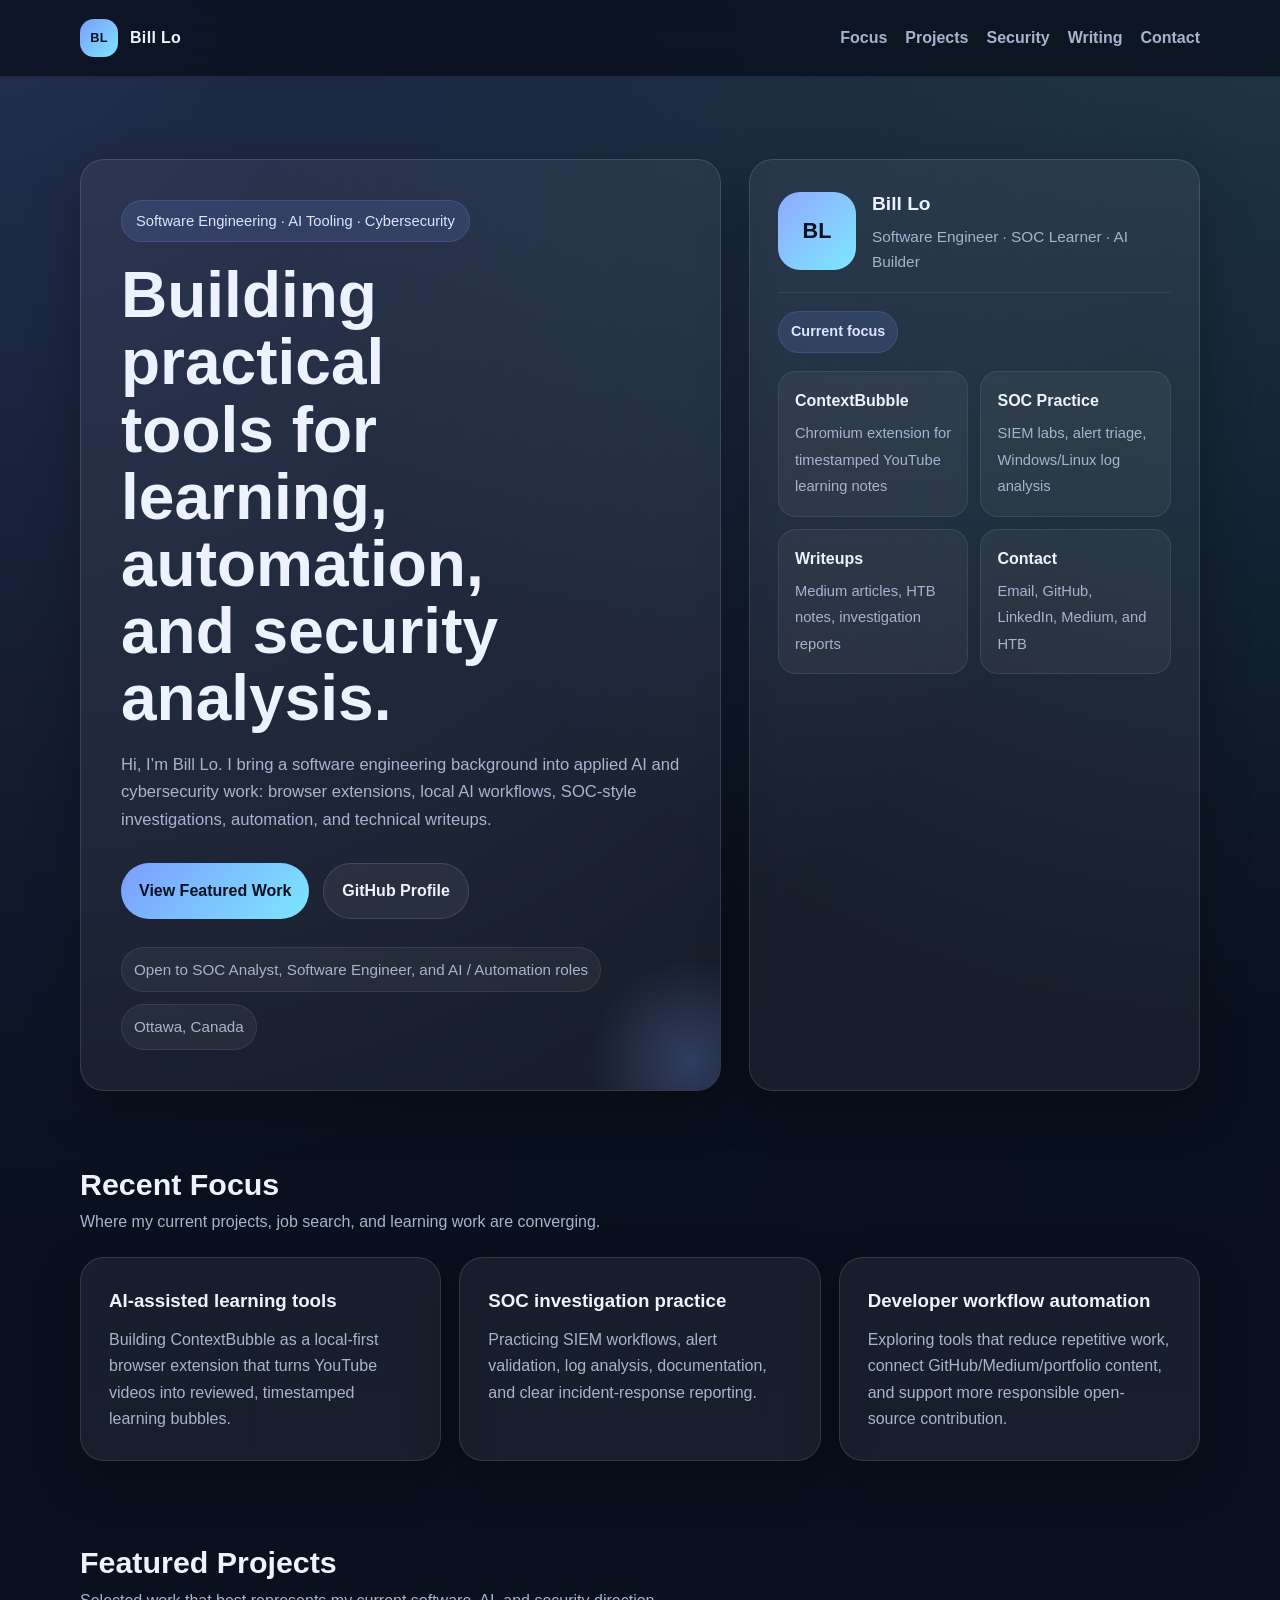
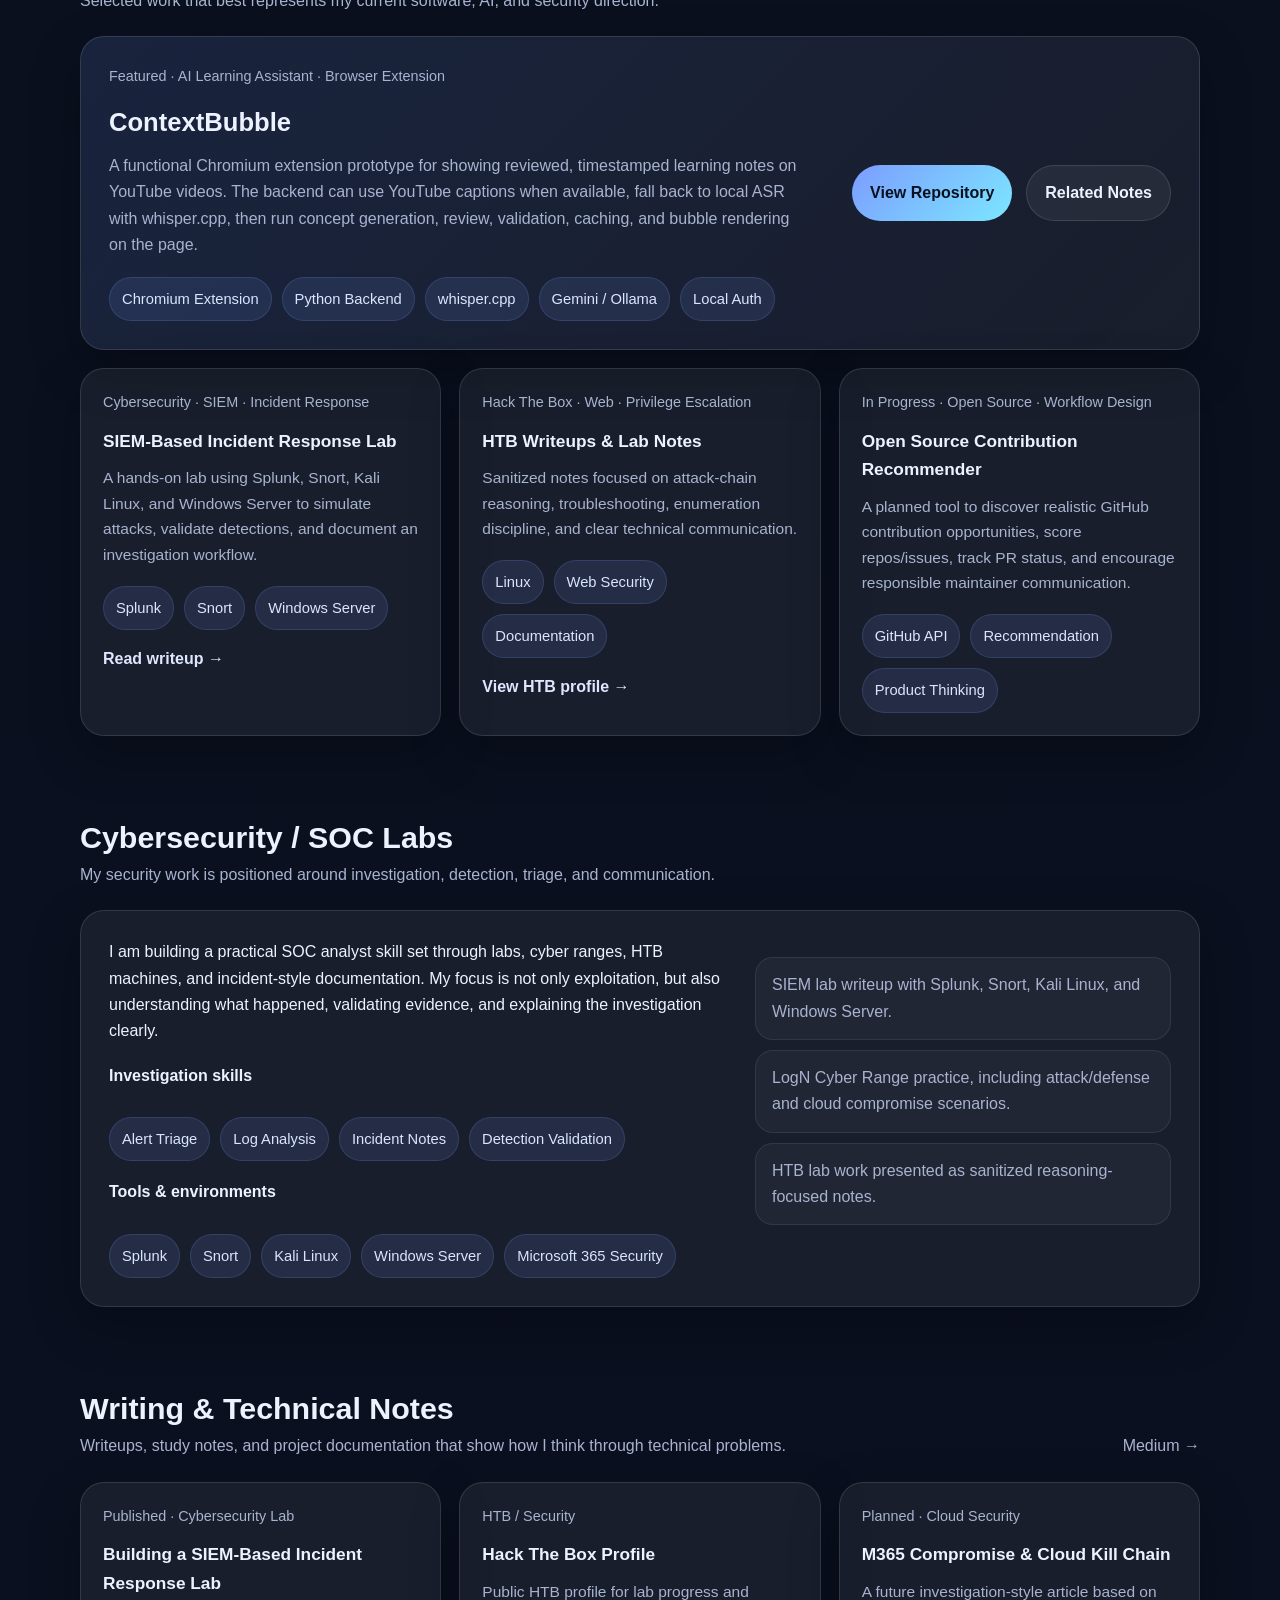
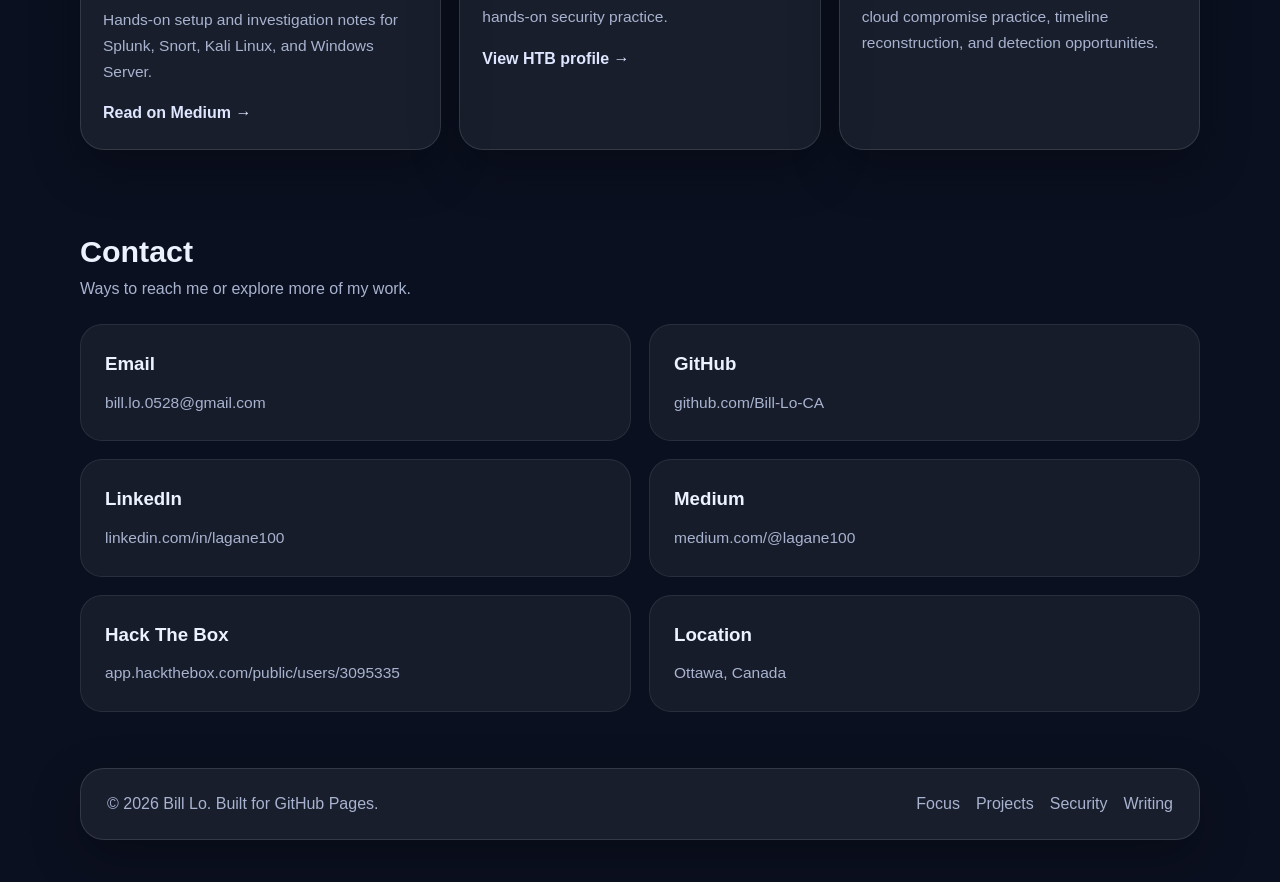
==== index.html @ 628df510 "Update HTB links to public profile" ====
<!DOCTYPE html>
<html lang="en">
<head>
  <meta charset="UTF-8" />
  <meta name="viewport" content="width=device-width, initial-scale=1.0" />
  <meta name="description" content="Bill Lo's software, AI, and cybersecurity portfolio: ContextBubble, SOC labs, HTB writeups, and automation projects." />
  <link rel="stylesheet" href="style.css" />
  <title>Bill Lo | Software, AI & Cybersecurity Portfolio</title>
</head>
<body>
  <header>
    <div class="container nav">
      <a class="brand" href="#top" aria-label="Back to top">
        <span class="brand-mark">BL</span>
        <span>Bill Lo</span>
      </a>
      <ul class="nav-links">
        <li><a href="#focus">Focus</a></li>
        <li><a href="#projects">Projects</a></li>
        <li><a href="#security">Security</a></li>
        <li><a href="#writing">Writing</a></li>
        <li><a href="#contact">Contact</a></li>
      </ul>
    </div>
  </header>

  <main id="top">
    <section class="hero">
      <div class="container hero-grid">
        <div class="hero-main">
          <div class="eyebrow">Software Engineering · AI Tooling · Cybersecurity</div>
          <h1>Building practical tools for learning, automation, and security analysis.</h1>
          <p>
            Hi, I’m Bill Lo. I bring a software engineering background into applied AI and cybersecurity work:
            browser extensions, local AI workflows, SOC-style investigations, automation, and technical writeups.
          </p>
          <div class="hero-actions">
            <a class="btn btn-primary" href="#projects">View Featured Work</a>
            <a class="btn btn-secondary" href="https://github.com/Bill-Lo-CA">GitHub Profile</a>
          </div>
          <div class="hero-list">
            <span>Open to SOC Analyst, Software Engineer, and AI / Automation roles</span>
            <span>Ottawa, Canada</span>
          </div>
        </div>

        <aside class="hero-side">
          <div class="profile-card">
            <div class="avatar">BL</div>
            <div>
              <h2>Bill Lo</h2>
              <div class="meta">Software Engineer · SOC Learner · AI Builder</div>
            </div>
          </div>

          <div class="status-pill">Current focus</div>
          <div class="quick-links">
            <a class="quick-link" href="#projects">
              <strong>ContextBubble</strong>
              <span>Chromium extension for timestamped YouTube learning notes</span>
            </a>
            <a class="quick-link" href="#security">
              <strong>SOC Practice</strong>
              <span>SIEM labs, alert triage, Windows/Linux log analysis</span>
            </a>
            <a class="quick-link" href="#writing">
              <strong>Writeups</strong>
              <span>Medium articles, HTB notes, investigation reports</span>
            </a>
            <a class="quick-link" href="#contact">
              <strong>Contact</strong>
              <span>Email, GitHub, LinkedIn, Medium, and HTB</span>
            </a>
          </div>
        </aside>
      </div>
    </section>

    <section id="focus">
      <div class="container">
        <div class="section-head">
          <div>
            <h2>Recent Focus</h2>
            <p>Where my current projects, job search, and learning work are converging.</p>
          </div>
        </div>

        <div class="focus-grid">
          <article class="focus-card">
            <h3>AI-assisted learning tools</h3>
            <p>Building ContextBubble as a local-first browser extension that turns YouTube videos into reviewed, timestamped learning bubbles.</p>
          </article>
          <article class="focus-card">
            <h3>SOC investigation practice</h3>
            <p>Practicing SIEM workflows, alert validation, log analysis, documentation, and clear incident-response reporting.</p>
          </article>
          <article class="focus-card">
            <h3>Developer workflow automation</h3>
            <p>Exploring tools that reduce repetitive work, connect GitHub/Medium/portfolio content, and support more responsible open-source contribution.</p>
          </article>
        </div>
      </div>
    </section>

    <section id="projects">
      <div class="container">
        <div class="section-head">
          <div>
            <h2>Featured Projects</h2>
            <p>Selected work that best represents my current software, AI, and security direction.</p>
          </div>
        </div>

        <article class="featured-card">
          <div>
            <div class="project-meta">Featured · AI Learning Assistant · Browser Extension</div>
            <h3>ContextBubble</h3>
            <p>
              A functional Chromium extension prototype for showing reviewed, timestamped learning notes on YouTube videos.
              The backend can use YouTube captions when available, fall back to local ASR with whisper.cpp, then run concept generation,
              review, validation, caching, and bubble rendering on the page.
            </p>
            <div class="card-tags">
              <span class="tag">Chromium Extension</span>
              <span class="tag">Python Backend</span>
              <span class="tag">whisper.cpp</span>
              <span class="tag">Gemini / Ollama</span>
              <span class="tag">Local Auth</span>
            </div>
          </div>
          <div class="featured-actions">
            <a class="btn btn-primary" href="https://github.com/Bill-Lo-CA/contextbubble">View Repository</a>
            <a class="btn btn-secondary" href="#writing">Related Notes</a>
          </div>
        </article>

        <div class="projects-grid">
          <article class="project-card">
            <div class="project-meta">Cybersecurity · SIEM · Incident Response</div>
            <h3>SIEM-Based Incident Response Lab</h3>
            <p>A hands-on lab using Splunk, Snort, Kali Linux, and Windows Server to simulate attacks, validate detections, and document an investigation workflow.</p>
            <div class="card-tags">
              <span class="tag">Splunk</span>
              <span class="tag">Snort</span>
              <span class="tag">Windows Server</span>
            </div>
            <a class="card-link" href="https://medium.com/@lagane100/building-a-siem-based-incident-response-lab-with-splunk-snort-kali-linux-and-windows-server-720a20f44620">Read writeup →</a>
          </article>

          <article class="project-card">
            <div class="project-meta">Hack The Box · Web · Privilege Escalation</div>
            <h3>HTB Writeups & Lab Notes</h3>
            <p>Sanitized notes focused on attack-chain reasoning, troubleshooting, enumeration discipline, and clear technical communication.</p>
            <div class="card-tags">
              <span class="tag">Linux</span>
              <span class="tag">Web Security</span>
              <span class="tag">Documentation</span>
            </div>
            <a class="card-link" href="https://app.hackthebox.com/public/users/3095335">View HTB profile →</a>
          </article>

          <article class="project-card">
            <div class="project-meta">In Progress · Open Source · Workflow Design</div>
            <h3>Open Source Contribution Recommender</h3>
            <p>A planned tool to discover realistic GitHub contribution opportunities, score repos/issues, track PR status, and encourage responsible maintainer communication.</p>
            <div class="card-tags">
              <span class="tag">GitHub API</span>
              <span class="tag">Recommendation</span>
              <span class="tag">Product Thinking</span>
            </div>
          </article>
        </div>
      </div>
    </section>

    <section id="security">
      <div class="container">
        <div class="section-head">
          <div>
            <h2>Cybersecurity / SOC Labs</h2>
            <p>My security work is positioned around investigation, detection, triage, and communication.</p>
          </div>
        </div>

        <div class="section-panel about-grid">
          <div>
            <p>
              I am building a practical SOC analyst skill set through labs, cyber ranges, HTB machines, and incident-style documentation.
              My focus is not only exploitation, but also understanding what happened, validating evidence, and explaining the investigation clearly.
            </p>
            <div class="stack-groups">
              <div class="stack-group">
                <h3 class="stack-title">Investigation skills</h3>
                <div class="stack-list">
                  <span class="tag">Alert Triage</span>
                  <span class="tag">Log Analysis</span>
                  <span class="tag">Incident Notes</span>
                  <span class="tag">Detection Validation</span>
                </div>
              </div>
              <div class="stack-group">
                <h3 class="stack-title">Tools & environments</h3>
                <div class="stack-list">
                  <span class="tag">Splunk</span>
                  <span class="tag">Snort</span>
                  <span class="tag">Kali Linux</span>
                  <span class="tag">Windows Server</span>
                  <span class="tag">Microsoft 365 Security</span>
                </div>
              </div>
            </div>
          </div>

          <div class="highlights">
            <div class="highlight-item">SIEM lab writeup with Splunk, Snort, Kali Linux, and Windows Server.</div>
            <div class="highlight-item">LogN Cyber Range practice, including attack/defense and cloud compromise scenarios.</div>
            <div class="highlight-item">HTB lab work presented as sanitized reasoning-focused notes.</div>
          </div>
        </div>
      </div>
    </section>

    <section id="writing">
      <div class="container">
        <div class="section-head">
          <div>
            <h2>Writing & Technical Notes</h2>
            <p>Writeups, study notes, and project documentation that show how I think through technical problems.</p>
          </div>
          <a class="section-link" href="https://medium.com/@lagane100">Medium →</a>
        </div>

        <div class="posts-grid">
          <article class="post-card">
            <div class="post-meta">Published · Cybersecurity Lab</div>
            <h3>Building a SIEM-Based Incident Response Lab</h3>
            <p>Hands-on setup and investigation notes for Splunk, Snort, Kali Linux, and Windows Server.</p>
            <a class="card-link" href="https://medium.com/@lagane100/building-a-siem-based-incident-response-lab-with-splunk-snort-kali-linux-and-windows-server-720a20f44620">Read on Medium →</a>
          </article>

          <article class="post-card">
            <div class="post-meta">HTB / Security</div>
            <h3>Hack The Box Profile</h3>
            <p>Public HTB profile for lab progress and hands-on security practice.</p>
            <a class="card-link" href="https://app.hackthebox.com/public/users/3095335">View HTB profile →</a>
          </article>

          <article class="post-card">
            <div class="post-meta">Planned · Cloud Security</div>
            <h3>M365 Compromise & Cloud Kill Chain</h3>
            <p>A future investigation-style article based on cloud compromise practice, timeline reconstruction, and detection opportunities.</p>
          </article>
        </div>
      </div>
    </section>

    <section id="contact">
      <div class="container">
        <div class="section-head">
          <div>
            <h2>Contact</h2>
            <p>Ways to reach me or explore more of my work.</p>
          </div>
        </div>

        <div class="contact-grid">
          <div class="contact-card">
            <h3>Email</h3>
            <a href="mailto:bill.lo.0528@gmail.com">bill.lo.0528@gmail.com</a>
          </div>
          <div class="contact-card">
            <h3>GitHub</h3>
            <a href="https://github.com/Bill-Lo-CA">github.com/Bill-Lo-CA</a>
          </div>
          <div class="contact-card">
            <h3>LinkedIn</h3>
            <a href="https://www.linkedin.com/in/lagane100/">linkedin.com/in/lagane100</a>
          </div>
          <div class="contact-card">
            <h3>Medium</h3>
            <a href="https://medium.com/@lagane100">medium.com/@lagane100</a>
          </div>
          <div class="contact-card">
            <h3>Hack The Box</h3>
            <a href="https://app.hackthebox.com/public/users/3095335">app.hackthebox.com/public/users/3095335</a>
          </div>
          <div class="contact-card">
            <h3>Location</h3>
            <p>Ottawa, Canada</p>
          </div>
        </div>
      </div>
    </section>
  </main>

  <footer>
    <div class="container footer-panel">
      <div>© 2026 Bill Lo. Built for GitHub Pages.</div>
      <div class="footer-links">
        <a href="#focus">Focus</a>
        <a href="#projects">Projects</a>
        <a href="#security">Security</a>
        <a href="#writing">Writing</a>
      </div>
    </div>
  </footer>
</body>
</html>
---- style.css ----
:root {
  --bg: #0b1020;
  --bg-soft: #121a31;
  --panel: rgba(255, 255, 255, 0.06);
  --panel-strong: rgba(255, 255, 255, 0.1);
  --text: #edf2ff;
  --muted: #a8b3cf;
  --accent: #7c9cff;
  --accent-2: #7ce7ff;
  --border: rgba(255, 255, 255, 0.12);
  --shadow: 0 18px 50px rgba(0, 0, 0, 0.28);
  --radius: 24px;
  --maxw: 1120px;
}

* {
  box-sizing: border-box;
  margin: 0;
  padding: 0;
}

html {
  scroll-behavior: smooth;
}

body {
  font-family: Inter, Arial, Helvetica, sans-serif;
  background:
    radial-gradient(circle at top left, rgba(124, 156, 255, 0.22), transparent 28%),
    radial-gradient(circle at top right, rgba(124, 231, 255, 0.18), transparent 24%),
    linear-gradient(180deg, #09101d 0%, #0b1020 100%);
  color: var(--text);
  line-height: 1.65;
}

a {
  color: inherit;
  text-decoration: none;
}

.container {
  width: min(var(--maxw), calc(100% - 32px));
  margin: 0 auto;
}

header {
  position: sticky;
  top: 0;
  z-index: 20;
  backdrop-filter: blur(14px);
  background: rgba(7, 12, 24, 0.7);
  border-bottom: 1px solid rgba(255, 255, 255, 0.08);
}

.nav {
  display: flex;
  align-items: center;
  justify-content: space-between;
  min-height: 76px;
  gap: 20px;
}

.brand {
  display: flex;
  align-items: center;
  gap: 12px;
  font-weight: 800;
  letter-spacing: 0.02em;
}

.brand-mark {
  width: 38px;
  height: 38px;
  border-radius: 14px;
  display: grid;
  place-items: center;
  background: linear-gradient(135deg, var(--accent), var(--accent-2));
  color: #08111f;
  font-weight: 900;
  font-size: 0.8rem;
}

.nav-links {
  display: flex;
  gap: 18px;
  flex-wrap: wrap;
  list-style: none;
}

.nav-links a {
  color: var(--muted);
  font-weight: 600;
  transition: 0.2s ease;
}

.nav-links a:hover {
  color: var(--text);
}

.hero {
  padding: 82px 0 48px;
}

.hero-grid {
  display: grid;
  grid-template-columns: 1.35fr 0.95fr;
  gap: 28px;
  align-items: stretch;
}

.hero-main,
.hero-side,
.section-panel,
.focus-card,
.featured-card,
.post-card,
.project-card,
.footer-panel {
  background: var(--panel);
  border: 1px solid var(--border);
  border-radius: var(--radius);
  box-shadow: var(--shadow);
}

.hero-main {
  padding: 40px;
  position: relative;
  overflow: hidden;
}

.hero-main::before {
  content: "";
  position: absolute;
  inset: auto -80px -80px auto;
  width: 220px;
  height: 220px;
  border-radius: 999px;
  background: radial-gradient(circle, rgba(124, 156, 255, 0.25), transparent 65%);
}

.eyebrow {
  display: inline-flex;
  align-items: center;
  gap: 8px;
  padding: 8px 14px;
  border-radius: 999px;
  background: rgba(124, 156, 255, 0.14);
  color: #dbe5ff;
  font-size: 0.92rem;
  margin-bottom: 20px;
  border: 1px solid rgba(124, 156, 255, 0.18);
}

.hero h1 {
  font-size: clamp(2.5rem, 5vw, 4.3rem);
  line-height: 1.05;
  margin-bottom: 18px;
  max-width: 12ch;
}

.hero p {
  color: var(--muted);
  font-size: 1.04rem;
  max-width: 64ch;
}

.hero-actions,
.featured-actions {
  display: flex;
  gap: 14px;
  flex-wrap: wrap;
  margin-top: 30px;
}

.hero-list {
  display: flex;
  gap: 12px;
  flex-wrap: wrap;
  margin-top: 28px;
  color: var(--muted);
  font-size: 0.95rem;
}

.hero-list span {
  padding: 9px 12px;
  border-radius: 999px;
  background: rgba(255, 255, 255, 0.05);
  border: 1px solid rgba(255, 255, 255, 0.08);
}

.btn {
  display: inline-flex;
  align-items: center;
  justify-content: center;
  gap: 8px;
  padding: 14px 18px;
  border-radius: 999px;
  font-weight: 700;
  transition: transform 0.18s ease, background 0.18s ease;
}

.btn:hover {
  transform: translateY(-2px);
}

.btn-primary {
  background: linear-gradient(135deg, var(--accent), var(--accent-2));
  color: #07111e;
}

.btn-secondary {
  background: rgba(255, 255, 255, 0.06);
  border: 1px solid rgba(255, 255, 255, 0.12);
  color: var(--text);
}

.hero-side {
  padding: 28px;
  display: grid;
  gap: 18px;
  align-content: start;
}

.profile-card {
  display: flex;
  gap: 16px;
  align-items: center;
  padding-bottom: 18px;
  border-bottom: 1px solid rgba(255, 255, 255, 0.08);
}

.avatar {
  width: 78px;
  height: 78px;
  border-radius: 22px;
  background: linear-gradient(135deg, #91a8ff, #7ce7ff);
  color: #08111f;
  display: grid;
  place-items: center;
  font-size: 1.35rem;
  font-weight: 900;
  flex-shrink: 0;
}

.profile-card h2 {
  font-size: 1.2rem;
  margin-bottom: 4px;
}

.meta {
  color: var(--muted);
  font-size: 0.96rem;
}

.status-pill {
  justify-self: start;
  padding: 8px 12px;
  border-radius: 999px;
  color: #dbe5ff;
  background: rgba(124, 156, 255, 0.14);
  border: 1px solid rgba(124, 156, 255, 0.18);
  font-size: 0.9rem;
  font-weight: 700;
}

.quick-links {
  display: grid;
  grid-template-columns: 1fr 1fr;
  gap: 12px;
}

.quick-link {
  padding: 16px;
  border-radius: 18px;
  background: rgba(255, 255, 255, 0.05);
  border: 1px solid rgba(255, 255, 255, 0.08);
  transition: 0.2s ease;
}

.quick-link:hover,
.focus-card:hover,
.post-card:hover,
.project-card:hover {
  transform: translateY(-3px);
  background: rgba(255, 255, 255, 0.08);
}

.quick-link strong {
  display: block;
  margin-bottom: 6px;
}

.quick-link span {
  color: var(--muted);
  font-size: 0.92rem;
}

section {
  padding: 20px 0 56px;
}

.section-head {
  display: flex;
  align-items: end;
  justify-content: space-between;
  gap: 16px;
  margin-bottom: 22px;
}

.section-head h2 {
  font-size: 1.9rem;
}

.section-head p,
.section-link {
  color: var(--muted);
}

.section-link:hover {
  color: var(--text);
}

.section-panel,
.featured-card,
.focus-card {
  padding: 28px;
}

.about-grid {
  display: grid;
  grid-template-columns: 1.2fr 0.8fr;
  gap: 22px;
}

.focus-grid {
  display: grid;
  grid-template-columns: repeat(3, minmax(0, 1fr));
  gap: 18px;
}

.focus-card {
  transition: 0.2s ease;
}

.focus-card h3 {
  margin-bottom: 10px;
}

.focus-card p {
  color: var(--muted);
}

.featured-card {
  display: grid;
  grid-template-columns: 1.35fr 0.65fr;
  gap: 24px;
  align-items: center;
  margin-bottom: 18px;
  background: linear-gradient(135deg, rgba(124, 156, 255, 0.14), rgba(255, 255, 255, 0.06));
}

.featured-card h3 {
  font-size: 1.6rem;
  margin-bottom: 10px;
}

.featured-card p {
  color: var(--muted);
}

.featured-actions {
  margin-top: 0;
  justify-content: flex-end;
}

.stack-groups {
  display: grid;
  gap: 18px;
  margin-top: 18px;
}

.stack-group {
  display: grid;
  gap: 10px;
}

.stack-title {
  font-size: 1rem;
  font-weight: 700;
  color: var(--text);
}

.stack-list,
.highlights,
.card-tags {
  display: flex;
  flex-wrap: wrap;
  gap: 10px;
  margin-top: 18px;
}

.tag {
  padding: 9px 12px;
  border-radius: 999px;
  background: rgba(124, 156, 255, 0.12);
  border: 1px solid rgba(124, 156, 255, 0.18);
  color: #dbe5ff;
  font-size: 0.92rem;
}

.highlights {
  flex-direction: column;
  align-items: stretch;
}

.highlight-item {
  padding: 14px 16px;
  border-radius: 18px;
  background: rgba(255, 255, 255, 0.04);
  border: 1px solid rgba(255, 255, 255, 0.08);
  color: var(--muted);
}

.posts-grid,
.projects-grid {
  display: grid;
  grid-template-columns: repeat(3, minmax(0, 1fr));
  gap: 18px;
}

.post-card,
.project-card {
  padding: 22px;
  transition: 0.2s ease;
}

.post-meta,
.project-meta {
  color: var(--muted);
  font-size: 0.9rem;
  margin-bottom: 12px;
}

.post-card h3,
.project-card h3 {
  font-size: 1.08rem;
  margin-bottom: 10px;
}

.post-card p,
.project-card p,
.contact-card p,
.contact-card a {
  color: var(--muted);
  font-size: 0.97rem;
}

.card-link {
  display: inline-block;
  margin-top: 16px;
  color: #dfe6ff;
  font-weight: 700;
}

.contact-grid {
  display: grid;
  grid-template-columns: 1fr 1fr;
  gap: 18px;
}

.contact-card {
  padding: 24px;
  border-radius: 22px;
  background: rgba(255, 255, 255, 0.05);
  border: 1px solid rgba(255, 255, 255, 0.08);
}

.contact-card h3 {
  margin-bottom: 10px;
}

.contact-card a:hover {
  color: var(--text);
}

footer {
  padding: 0 0 42px;
}

.footer-panel {
  padding: 22px 26px;
  display: flex;
  align-items: center;
  justify-content: space-between;
  gap: 18px;
  flex-wrap: wrap;
  color: var(--muted);
}

.footer-links {
  display: flex;
  gap: 16px;
  flex-wrap: wrap;
}

@media (max-width: 960px) {
  .hero-grid,
  .about-grid,
  .focus-grid,
  .featured-card,
  .posts-grid,
  .projects-grid,
  .contact-grid {
    grid-template-columns: 1fr;
  }

  .featured-actions {
    justify-content: flex-start;
  }
}

@media (max-width: 720px) {
  .nav {
    flex-direction: column;
    align-items: flex-start;
    padding: 16px 0;
  }

  .nav-links,
  .quick-links,
  .footer-panel {
    width: 100%;
  }

  .quick-links {
    grid-template-columns: 1fr;
  }

  .hero-main,
  .hero-side,
  .section-panel,
  .featured-card,
  .focus-card {
    padding: 24px;
  }

  .hero {
    padding-top: 44px;
  }
}
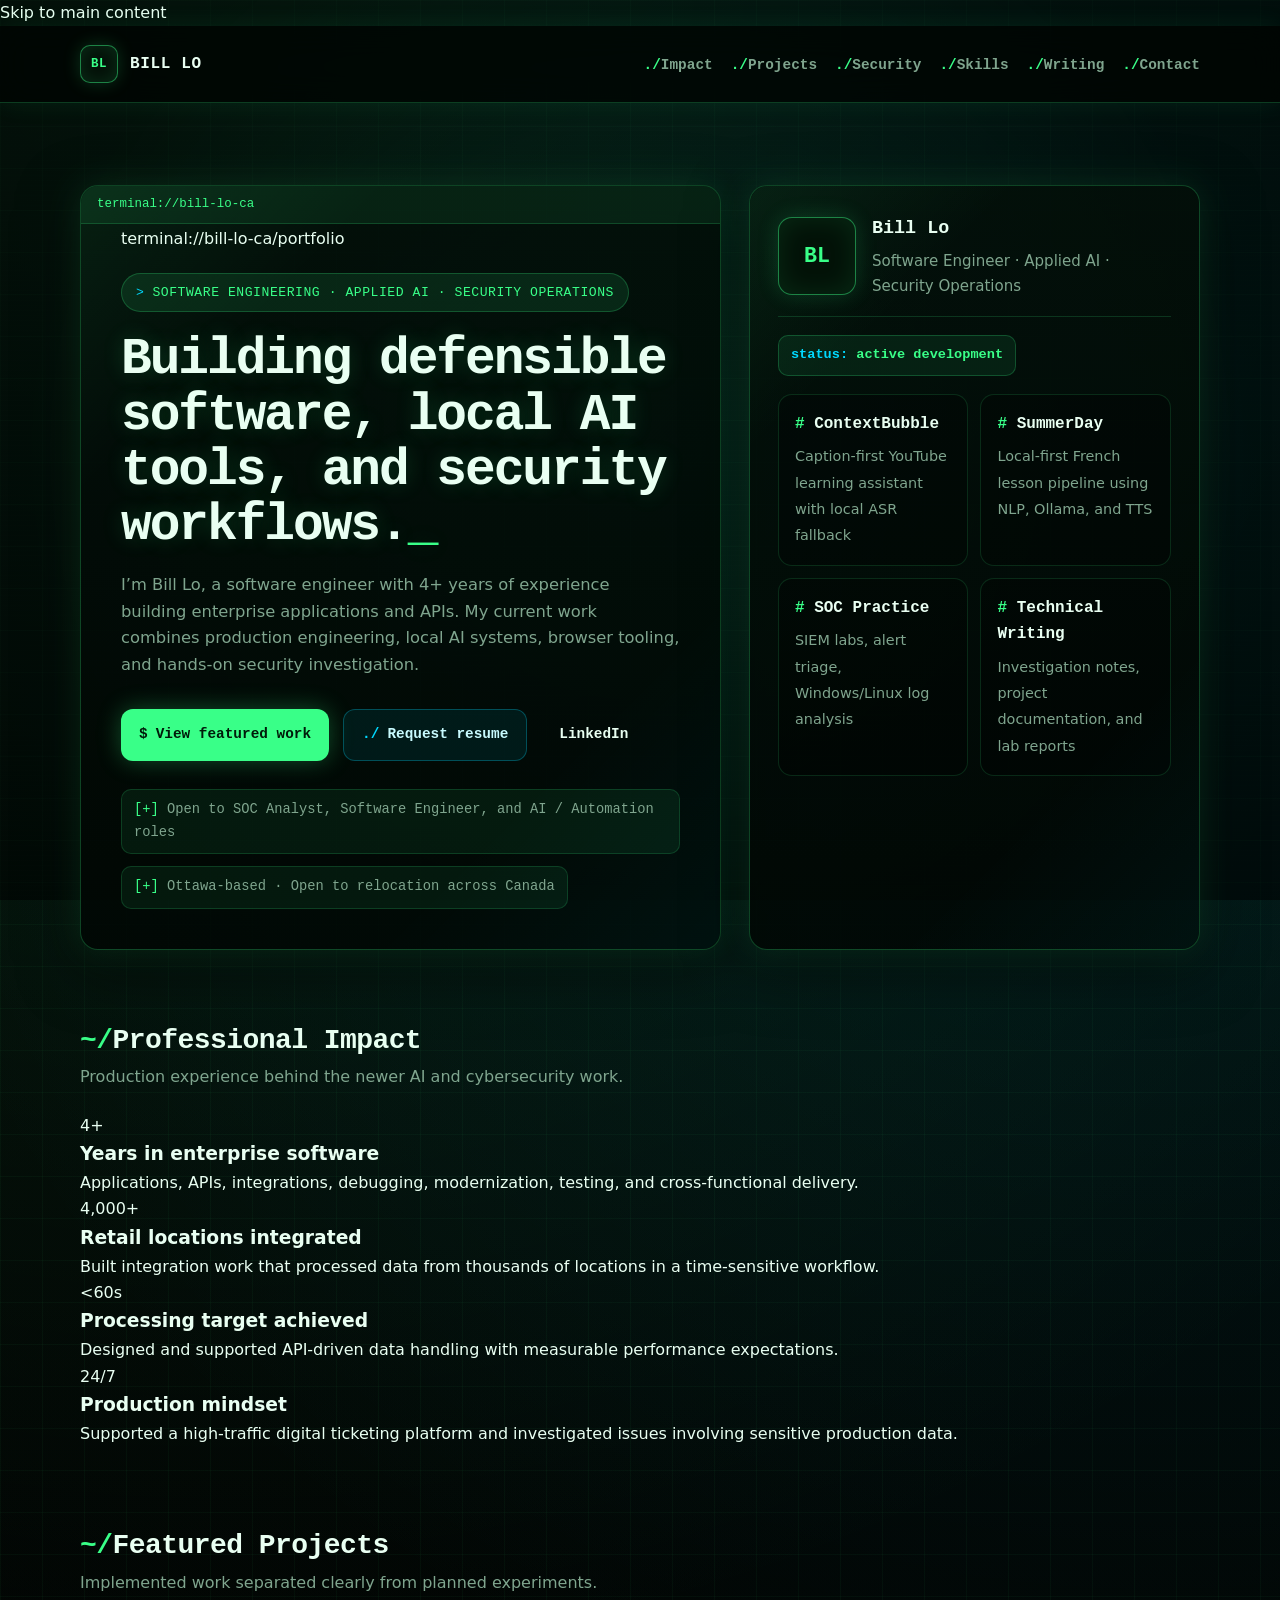
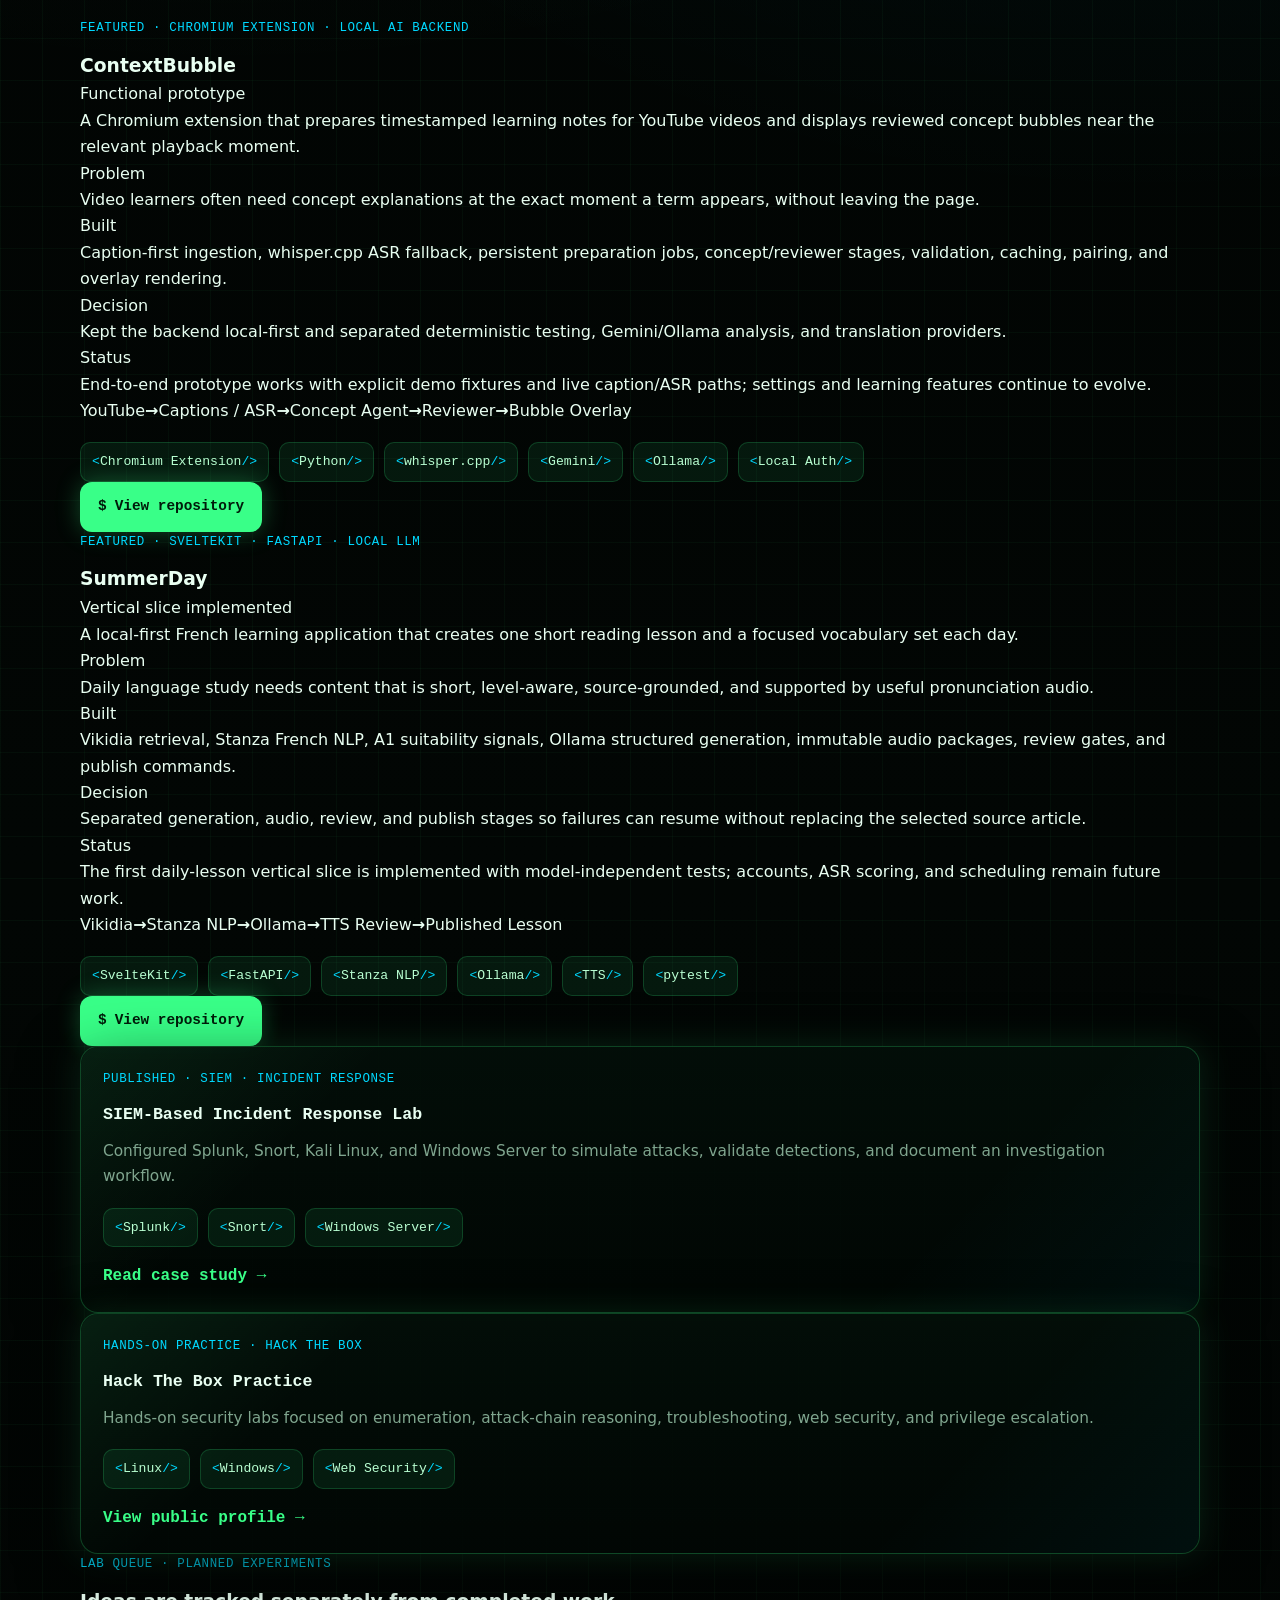
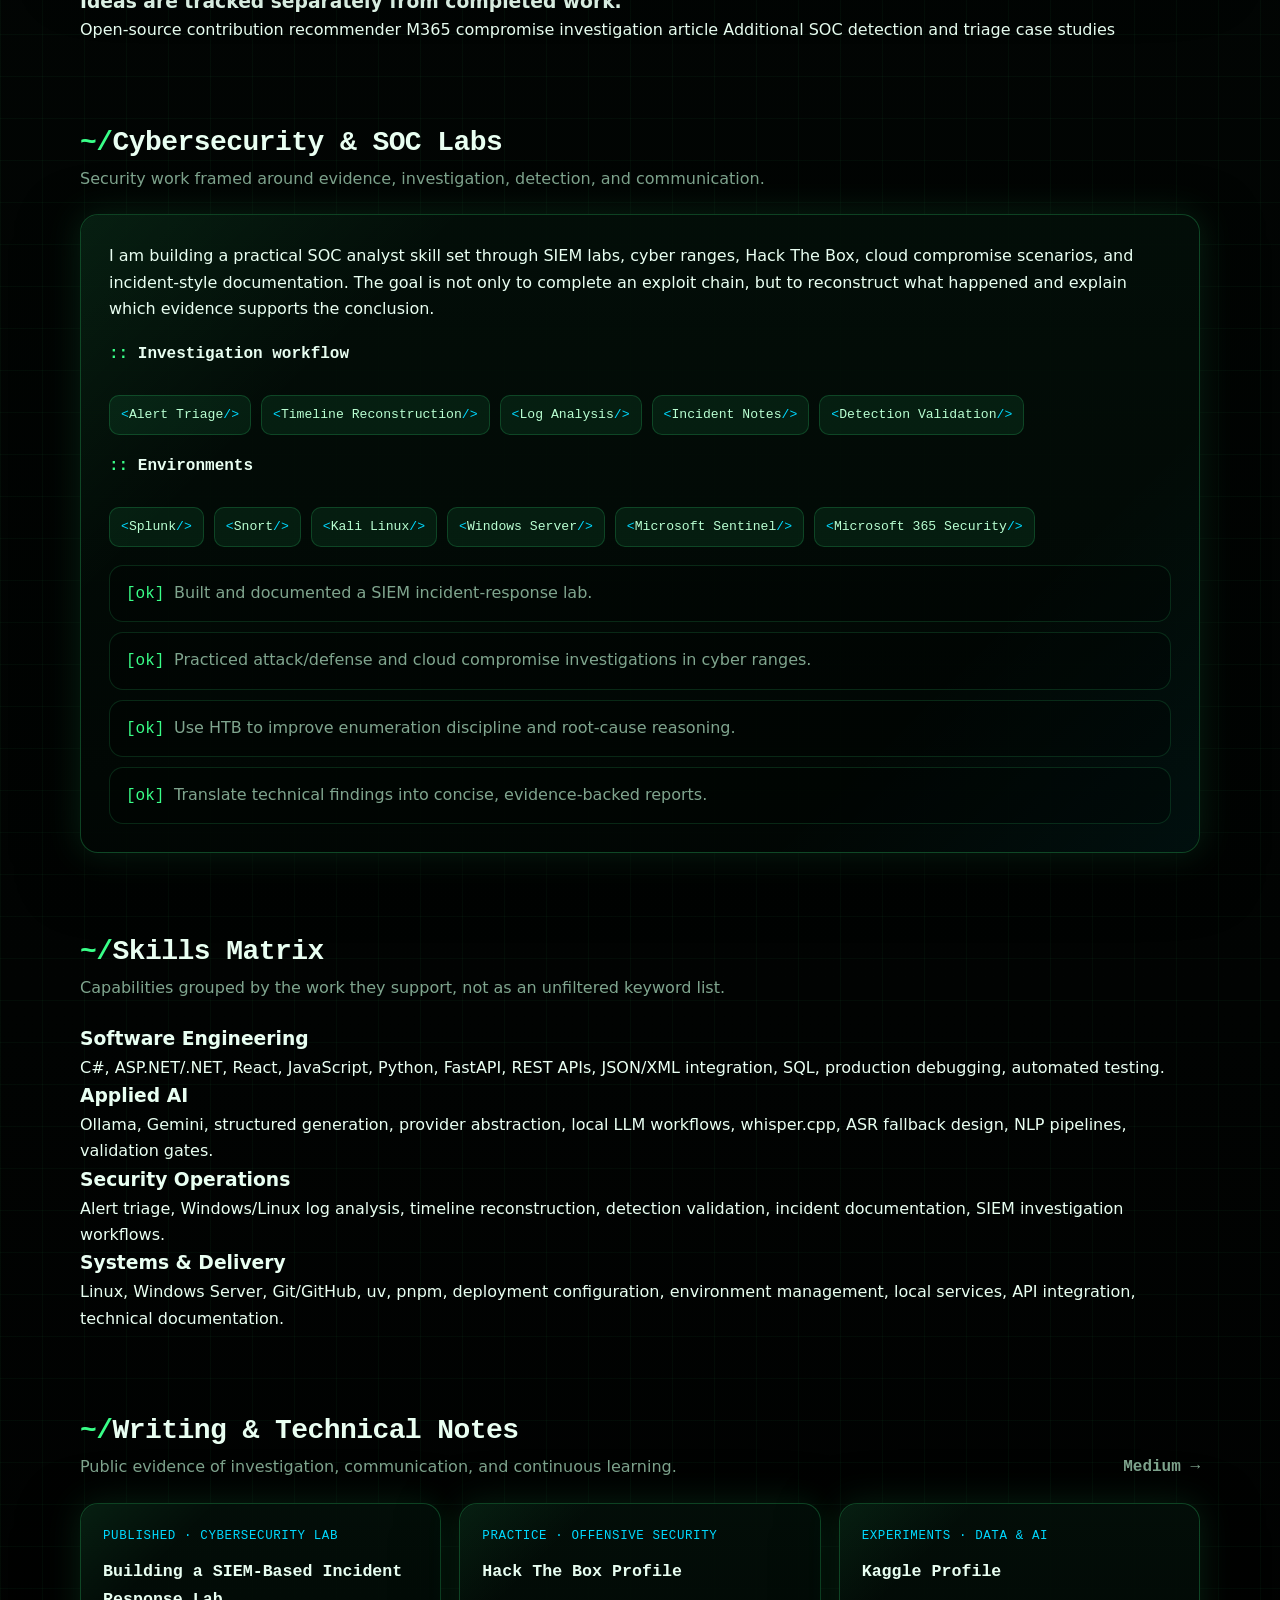
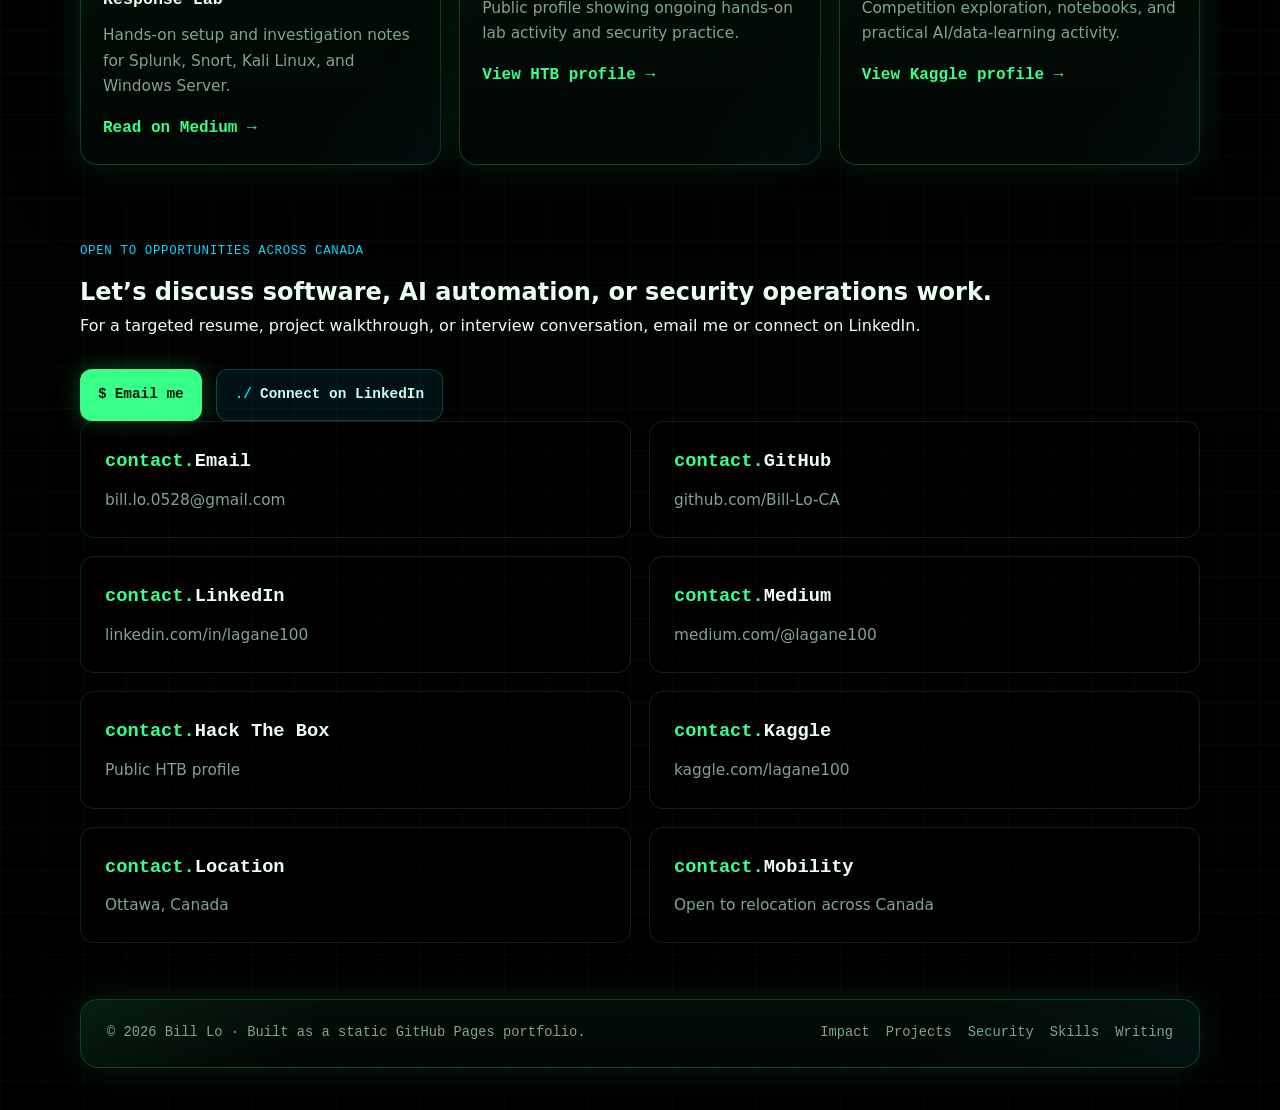
==== commit 00d5f508: "Expand portfolio with experience, projects, skills, and SEO" ====
--- a/index.html
+++ b/index.html
@@ -3,100 +3,155 @@
 <head>
   <meta charset="UTF-8" />
   <meta name="viewport" content="width=device-width, initial-scale=1.0" />
-  <meta name="description" content="Bill Lo's software, AI, and cybersecurity portfolio: ContextBubble, SOC labs, HTB writeups, and automation projects." />
+  <meta name="description" content="Bill Lo's portfolio: enterprise software engineering, local AI tools, SOC investigation practice, and security-focused technical writing." />
+  <meta name="robots" content="index, follow" />
+  <meta name="theme-color" content="#020604" />
+  <link rel="canonical" href="https://bill-lo-ca.github.io/" />
+  <link rel="icon" href="favicon.svg" type="image/svg+xml" />
   <link rel="stylesheet" href="style.css" />
-  <title>Bill Lo | Software, AI & Cybersecurity Portfolio</title>
+
+  <meta property="og:type" content="website" />
+  <meta property="og:url" content="https://bill-lo-ca.github.io/" />
+  <meta property="og:title" content="Bill Lo | Software, AI & Cybersecurity" />
+  <meta property="og:description" content="Enterprise software engineering, local AI tools, SOC investigation practice, and security-focused technical writing." />
+  <meta property="og:image" content="https://avatars.githubusercontent.com/u/143205609?v=4" />
+  <meta name="twitter:card" content="summary" />
+  <meta name="twitter:title" content="Bill Lo | Software, AI & Cybersecurity" />
+  <meta name="twitter:description" content="Enterprise software engineering, local AI tools, SOC investigation practice, and security-focused technical writing." />
+  <meta name="twitter:image" content="https://avatars.githubusercontent.com/u/143205609?v=4" />
+
+  <title>Bill Lo | Software, AI & Cybersecurity</title>
+
+  <script type="application/ld+json">
+  {
+    "@context": "https://schema.org",
+    "@type": "Person",
+    "name": "Bill Lo",
+    "url": "https://bill-lo-ca.github.io/",
+    "image": "https://avatars.githubusercontent.com/u/143205609?v=4",
+    "jobTitle": "Software Engineer focused on Applied AI and Cybersecurity",
+    "address": {
+      "@type": "PostalAddress",
+      "addressLocality": "Ottawa",
+      "addressCountry": "CA"
+    },
+    "sameAs": [
+      "https://github.com/Bill-Lo-CA",
+      "https://www.linkedin.com/in/lagane100/",
+      "https://medium.com/@lagane100",
+      "https://app.hackthebox.com/public/users/3095335",
+      "https://www.kaggle.com/lagane100"
+    ]
+  }
+  </script>
 </head>
 <body>
+  <a class="skip-link" href="#main-content">Skip to main content</a>
+
   <header>
     <div class="container nav">
       <a class="brand" href="#top" aria-label="Back to top">
         <span class="brand-mark">BL</span>
         <span>Bill Lo</span>
       </a>
-      <ul class="nav-links">
-        <li><a href="#focus">Focus</a></li>
-        <li><a href="#projects">Projects</a></li>
-        <li><a href="#security">Security</a></li>
-        <li><a href="#writing">Writing</a></li>
-        <li><a href="#contact">Contact</a></li>
-      </ul>
+      <nav aria-label="Primary navigation">
+        <ul class="nav-links">
+          <li><a href="#impact">Impact</a></li>
+          <li><a href="#projects">Projects</a></li>
+          <li><a href="#security">Security</a></li>
+          <li><a href="#skills">Skills</a></li>
+          <li><a href="#writing">Writing</a></li>
+          <li><a href="#contact">Contact</a></li>
+        </ul>
+      </nav>
     </div>
   </header>
 
-  <main id="top">
-    <section class="hero">
+  <main id="main-content">
+    <section class="hero" id="top">
       <div class="container hero-grid">
-        <div class="hero-main">
-          <div class="eyebrow">Software Engineering · AI Tooling · Cybersecurity</div>
-          <h1>Building practical tools for learning, automation, and security analysis.</h1>
-          <p>
-            Hi, I’m Bill Lo. I bring a software engineering background into applied AI and cybersecurity work:
-            browser extensions, local AI workflows, SOC-style investigations, automation, and technical writeups.
-          </p>
-          <div class="hero-actions">
-            <a class="btn btn-primary" href="#projects">View Featured Work</a>
-            <a class="btn btn-secondary" href="https://github.com/Bill-Lo-CA">GitHub Profile</a>
-          </div>
-          <div class="hero-list">
-            <span>Open to SOC Analyst, Software Engineer, and AI / Automation roles</span>
-            <span>Ottawa, Canada</span>
-          </div>
-        </div>
-
-        <aside class="hero-side">
+        <div class="hero-main panel">
+          <div class="terminal-bar">terminal://bill-lo-ca/portfolio</div>
+          <div class="hero-content">
+            <div class="eyebrow">Software Engineering · Applied AI · Security Operations</div>
+            <h1>Building defensible software, local AI tools, and security workflows.</h1>
+            <p>
+              I’m Bill Lo, a software engineer with 4+ years of experience building enterprise applications and APIs.
+              My current work combines production engineering, local AI systems, browser tooling, and hands-on security investigation.
+            </p>
+            <div class="hero-actions">
+              <a class="btn btn-primary" href="#projects">View featured work</a>
+              <a class="btn btn-secondary" href="mailto:bill.lo.0528@gmail.com?subject=Resume%20Request%20from%20Portfolio">Request resume</a>
+              <a class="btn btn-quiet" href="https://www.linkedin.com/in/lagane100/" target="_blank" rel="me noopener noreferrer">LinkedIn</a>
+            </div>
+            <div class="hero-list" aria-label="Current availability">
+              <span>Open to SOC Analyst, Software Engineer, and AI / Automation roles</span>
+              <span>Ottawa-based · Open to relocation across Canada</span>
+            </div>
+          </div>
+        </div>
+
+        <aside class="hero-side panel" aria-label="Profile summary">
           <div class="profile-card">
             <div class="avatar">BL</div>
             <div>
               <h2>Bill Lo</h2>
-              <div class="meta">Software Engineer · SOC Learner · AI Builder</div>
-            </div>
-          </div>
-
-          <div class="status-pill">Current focus</div>
+              <div class="meta">Software Engineer · Applied AI · Security Operations</div>
+            </div>
+          </div>
+
+          <div class="status-pill">active development</div>
           <div class="quick-links">
-            <a class="quick-link" href="#projects">
+            <a class="quick-link" href="#contextbubble">
               <strong>ContextBubble</strong>
-              <span>Chromium extension for timestamped YouTube learning notes</span>
+              <span>Caption-first YouTube learning assistant with local ASR fallback</span>
+            </a>
+            <a class="quick-link" href="#summerday">
+              <strong>SummerDay</strong>
+              <span>Local-first French lesson pipeline using NLP, Ollama, and TTS</span>
             </a>
             <a class="quick-link" href="#security">
               <strong>SOC Practice</strong>
               <span>SIEM labs, alert triage, Windows/Linux log analysis</span>
             </a>
             <a class="quick-link" href="#writing">
-              <strong>Writeups</strong>
-              <span>Medium articles, HTB notes, investigation reports</span>
+              <strong>Technical Writing</strong>
+              <span>Investigation notes, project documentation, and lab reports</span>
             </a>
-            <a class="quick-link" href="#contact">
-              <strong>Contact</strong>
-              <span>Email, GitHub, LinkedIn, Medium, and HTB</span>
-            </a>
           </div>
         </aside>
       </div>
     </section>
 
-    <section id="focus">
+    <section id="impact">
       <div class="container">
         <div class="section-head">
           <div>
-            <h2>Recent Focus</h2>
-            <p>Where my current projects, job search, and learning work are converging.</p>
-          </div>
-        </div>
-
-        <div class="focus-grid">
-          <article class="focus-card">
-            <h3>AI-assisted learning tools</h3>
-            <p>Building ContextBubble as a local-first browser extension that turns YouTube videos into reviewed, timestamped learning bubbles.</p>
-          </article>
-          <article class="focus-card">
-            <h3>SOC investigation practice</h3>
-            <p>Practicing SIEM workflows, alert validation, log analysis, documentation, and clear incident-response reporting.</p>
-          </article>
-          <article class="focus-card">
-            <h3>Developer workflow automation</h3>
-            <p>Exploring tools that reduce repetitive work, connect GitHub/Medium/portfolio content, and support more responsible open-source contribution.</p>
+            <h2>Professional Impact</h2>
+            <p>Production experience behind the newer AI and cybersecurity work.</p>
+          </div>
+        </div>
+
+        <div class="impact-grid">
+          <article class="impact-card panel">
+            <div class="metric">4+</div>
+            <h3>Years in enterprise software</h3>
+            <p>Applications, APIs, integrations, debugging, modernization, testing, and cross-functional delivery.</p>
+          </article>
+          <article class="impact-card panel">
+            <div class="metric">4,000+</div>
+            <h3>Retail locations integrated</h3>
+            <p>Built integration work that processed data from thousands of locations in a time-sensitive workflow.</p>
+          </article>
+          <article class="impact-card panel">
+            <div class="metric">&lt;60s</div>
+            <h3>Processing target achieved</h3>
+            <p>Designed and supported API-driven data handling with measurable performance expectations.</p>
+          </article>
+          <article class="impact-card panel">
+            <div class="metric">24/7</div>
+            <h3>Production mindset</h3>
+            <p>Supported a high-traffic digital ticketing platform and investigated issues involving sensitive production data.</p>
           </article>
         </div>
       </div>
@@ -107,68 +162,144 @@
         <div class="section-head">
           <div>
             <h2>Featured Projects</h2>
-            <p>Selected work that best represents my current software, AI, and security direction.</p>
-          </div>
-        </div>
-
-        <article class="featured-card">
-          <div>
-            <div class="project-meta">Featured · AI Learning Assistant · Browser Extension</div>
-            <h3>ContextBubble</h3>
-            <p>
-              A functional Chromium extension prototype for showing reviewed, timestamped learning notes on YouTube videos.
-              The backend can use YouTube captions when available, fall back to local ASR with whisper.cpp, then run concept generation,
-              review, validation, caching, and bubble rendering on the page.
-            </p>
-            <div class="card-tags">
-              <span class="tag">Chromium Extension</span>
-              <span class="tag">Python Backend</span>
-              <span class="tag">whisper.cpp</span>
-              <span class="tag">Gemini / Ollama</span>
-              <span class="tag">Local Auth</span>
-            </div>
-          </div>
-          <div class="featured-actions">
-            <a class="btn btn-primary" href="https://github.com/Bill-Lo-CA/contextbubble">View Repository</a>
-            <a class="btn btn-secondary" href="#writing">Related Notes</a>
+            <p>Implemented work separated clearly from planned experiments.</p>
+          </div>
+        </div>
+
+        <article class="project-showcase panel" id="contextbubble">
+          <div class="project-header">
+            <div>
+              <div class="project-meta">Featured · Chromium Extension · Local AI Backend</div>
+              <h3>ContextBubble</h3>
+            </div>
+            <span class="status-chip status-active">Functional prototype</span>
+          </div>
+
+          <p class="project-summary">
+            A Chromium extension that prepares timestamped learning notes for YouTube videos and displays reviewed concept bubbles near the relevant playback moment.
+          </p>
+
+          <div class="case-grid">
+            <div class="case-item">
+              <span class="case-label">Problem</span>
+              <p>Video learners often need concept explanations at the exact moment a term appears, without leaving the page.</p>
+            </div>
+            <div class="case-item">
+              <span class="case-label">Built</span>
+              <p>Caption-first ingestion, whisper.cpp ASR fallback, persistent preparation jobs, concept/reviewer stages, validation, caching, pairing, and overlay rendering.</p>
+            </div>
+            <div class="case-item">
+              <span class="case-label">Decision</span>
+              <p>Kept the backend local-first and separated deterministic testing, Gemini/Ollama analysis, and translation providers.</p>
+            </div>
+            <div class="case-item">
+              <span class="case-label">Status</span>
+              <p>End-to-end prototype works with explicit demo fixtures and live caption/ASR paths; settings and learning features continue to evolve.</p>
+            </div>
+          </div>
+
+          <div class="flow" aria-label="ContextBubble data flow">
+            <span>YouTube</span><b>→</b><span>Captions / ASR</span><b>→</b><span>Concept Agent</span><b>→</b><span>Reviewer</span><b>→</b><span>Bubble Overlay</span>
+          </div>
+
+          <div class="card-tags">
+            <span class="tag">Chromium Extension</span>
+            <span class="tag">Python</span>
+            <span class="tag">whisper.cpp</span>
+            <span class="tag">Gemini</span>
+            <span class="tag">Ollama</span>
+            <span class="tag">Local Auth</span>
+          </div>
+          <div class="project-actions">
+            <a class="btn btn-primary" href="https://github.com/Bill-Lo-CA/contextbubble" target="_blank" rel="noopener noreferrer">View repository</a>
           </div>
         </article>
 
-        <div class="projects-grid">
-          <article class="project-card">
-            <div class="project-meta">Cybersecurity · SIEM · Incident Response</div>
+        <article class="project-showcase panel" id="summerday">
+          <div class="project-header">
+            <div>
+              <div class="project-meta">Featured · SvelteKit · FastAPI · Local LLM</div>
+              <h3>SummerDay</h3>
+            </div>
+            <span class="status-chip status-active">Vertical slice implemented</span>
+          </div>
+
+          <p class="project-summary">
+            A local-first French learning application that creates one short reading lesson and a focused vocabulary set each day.
+          </p>
+
+          <div class="case-grid">
+            <div class="case-item">
+              <span class="case-label">Problem</span>
+              <p>Daily language study needs content that is short, level-aware, source-grounded, and supported by useful pronunciation audio.</p>
+            </div>
+            <div class="case-item">
+              <span class="case-label">Built</span>
+              <p>Vikidia retrieval, Stanza French NLP, A1 suitability signals, Ollama structured generation, immutable audio packages, review gates, and publish commands.</p>
+            </div>
+            <div class="case-item">
+              <span class="case-label">Decision</span>
+              <p>Separated generation, audio, review, and publish stages so failures can resume without replacing the selected source article.</p>
+            </div>
+            <div class="case-item">
+              <span class="case-label">Status</span>
+              <p>The first daily-lesson vertical slice is implemented with model-independent tests; accounts, ASR scoring, and scheduling remain future work.</p>
+            </div>
+          </div>
+
+          <div class="flow" aria-label="SummerDay lesson pipeline">
+            <span>Vikidia</span><b>→</b><span>Stanza NLP</span><b>→</b><span>Ollama</span><b>→</b><span>TTS Review</span><b>→</b><span>Published Lesson</span>
+          </div>
+
+          <div class="card-tags">
+            <span class="tag">SvelteKit</span>
+            <span class="tag">FastAPI</span>
+            <span class="tag">Stanza NLP</span>
+            <span class="tag">Ollama</span>
+            <span class="tag">TTS</span>
+            <span class="tag">pytest</span>
+          </div>
+          <div class="project-actions">
+            <a class="btn btn-primary" href="https://github.com/Bill-Lo-CA/SummerDay" target="_blank" rel="noopener noreferrer">View repository</a>
+          </div>
+        </article>
+
+        <div class="supporting-grid">
+          <article class="project-card panel">
+            <div class="project-meta">Published · SIEM · Incident Response</div>
             <h3>SIEM-Based Incident Response Lab</h3>
-            <p>A hands-on lab using Splunk, Snort, Kali Linux, and Windows Server to simulate attacks, validate detections, and document an investigation workflow.</p>
+            <p>Configured Splunk, Snort, Kali Linux, and Windows Server to simulate attacks, validate detections, and document an investigation workflow.</p>
             <div class="card-tags">
               <span class="tag">Splunk</span>
               <span class="tag">Snort</span>
               <span class="tag">Windows Server</span>
             </div>
-            <a class="card-link" href="https://medium.com/@lagane100/building-a-siem-based-incident-response-lab-with-splunk-snort-kali-linux-and-windows-server-720a20f44620">Read writeup →</a>
-          </article>
-
-          <article class="project-card">
-            <div class="project-meta">Hack The Box · Web · Privilege Escalation</div>
-            <h3>HTB Writeups & Lab Notes</h3>
-            <p>Sanitized notes focused on attack-chain reasoning, troubleshooting, enumeration discipline, and clear technical communication.</p>
+            <a class="card-link" href="https://medium.com/@lagane100/building-a-siem-based-incident-response-lab-with-splunk-snort-kali-linux-and-windows-server-720a20f44620" target="_blank" rel="noopener noreferrer">Read case study →</a>
+          </article>
+
+          <article class="project-card panel">
+            <div class="project-meta">Hands-on Practice · Hack The Box</div>
+            <h3>Hack The Box Practice</h3>
+            <p>Hands-on security labs focused on enumeration, attack-chain reasoning, troubleshooting, web security, and privilege escalation.</p>
             <div class="card-tags">
               <span class="tag">Linux</span>
+              <span class="tag">Windows</span>
               <span class="tag">Web Security</span>
-              <span class="tag">Documentation</span>
-            </div>
-            <a class="card-link" href="https://app.hackthebox.com/public/users/3095335">View HTB profile →</a>
-          </article>
-
-          <article class="project-card">
-            <div class="project-meta">In Progress · Open Source · Workflow Design</div>
-            <h3>Open Source Contribution Recommender</h3>
-            <p>A planned tool to discover realistic GitHub contribution opportunities, score repos/issues, track PR status, and encourage responsible maintainer communication.</p>
-            <div class="card-tags">
-              <span class="tag">GitHub API</span>
-              <span class="tag">Recommendation</span>
-              <span class="tag">Product Thinking</span>
-            </div>
-          </article>
+            </div>
+            <a class="card-link" href="https://app.hackthebox.com/public/users/3095335" target="_blank" rel="me noopener noreferrer">View public profile →</a>
+          </article>
+        </div>
+
+        <div class="lab-queue panel">
+          <div>
+            <div class="project-meta">Lab Queue · Planned Experiments</div>
+            <h3>Ideas are tracked separately from completed work.</h3>
+          </div>
+          <div class="queue-items">
+            <span>Open-source contribution recommender</span>
+            <span>M365 compromise investigation article</span>
+            <span>Additional SOC detection and triage case studies</span>
+          </div>
         </div>
       </div>
     </section>
@@ -177,34 +308,36 @@
       <div class="container">
         <div class="section-head">
           <div>
-            <h2>Cybersecurity / SOC Labs</h2>
-            <p>My security work is positioned around investigation, detection, triage, and communication.</p>
-          </div>
-        </div>
-
-        <div class="section-panel about-grid">
+            <h2>Cybersecurity & SOC Labs</h2>
+            <p>Security work framed around evidence, investigation, detection, and communication.</p>
+          </div>
+        </div>
+
+        <div class="section-panel panel security-grid">
           <div>
             <p>
-              I am building a practical SOC analyst skill set through labs, cyber ranges, HTB machines, and incident-style documentation.
-              My focus is not only exploitation, but also understanding what happened, validating evidence, and explaining the investigation clearly.
+              I am building a practical SOC analyst skill set through SIEM labs, cyber ranges, Hack The Box, cloud compromise scenarios, and incident-style documentation.
+              The goal is not only to complete an exploit chain, but to reconstruct what happened and explain which evidence supports the conclusion.
             </p>
             <div class="stack-groups">
               <div class="stack-group">
-                <h3 class="stack-title">Investigation skills</h3>
+                <h3 class="stack-title">Investigation workflow</h3>
                 <div class="stack-list">
                   <span class="tag">Alert Triage</span>
+                  <span class="tag">Timeline Reconstruction</span>
                   <span class="tag">Log Analysis</span>
                   <span class="tag">Incident Notes</span>
                   <span class="tag">Detection Validation</span>
                 </div>
               </div>
               <div class="stack-group">
-                <h3 class="stack-title">Tools & environments</h3>
+                <h3 class="stack-title">Environments</h3>
                 <div class="stack-list">
                   <span class="tag">Splunk</span>
                   <span class="tag">Snort</span>
                   <span class="tag">Kali Linux</span>
                   <span class="tag">Windows Server</span>
+                  <span class="tag">Microsoft Sentinel</span>
                   <span class="tag">Microsoft 365 Security</span>
                 </div>
               </div>
@@ -212,10 +345,41 @@
           </div>
 
           <div class="highlights">
-            <div class="highlight-item">SIEM lab writeup with Splunk, Snort, Kali Linux, and Windows Server.</div>
-            <div class="highlight-item">LogN Cyber Range practice, including attack/defense and cloud compromise scenarios.</div>
-            <div class="highlight-item">HTB lab work presented as sanitized reasoning-focused notes.</div>
-          </div>
+            <div class="highlight-item">Built and documented a SIEM incident-response lab.</div>
+            <div class="highlight-item">Practiced attack/defense and cloud compromise investigations in cyber ranges.</div>
+            <div class="highlight-item">Use HTB to improve enumeration discipline and root-cause reasoning.</div>
+            <div class="highlight-item">Translate technical findings into concise, evidence-backed reports.</div>
+          </div>
+        </div>
+      </div>
+    </section>
+
+    <section id="skills">
+      <div class="container">
+        <div class="section-head">
+          <div>
+            <h2>Skills Matrix</h2>
+            <p>Capabilities grouped by the work they support, not as an unfiltered keyword list.</p>
+          </div>
+        </div>
+
+        <div class="skills-grid">
+          <article class="skill-card panel">
+            <h3>Software Engineering</h3>
+            <p>C#, ASP.NET/.NET, React, JavaScript, Python, FastAPI, REST APIs, JSON/XML integration, SQL, production debugging, automated testing.</p>
+          </article>
+          <article class="skill-card panel">
+            <h3>Applied AI</h3>
+            <p>Ollama, Gemini, structured generation, provider abstraction, local LLM workflows, whisper.cpp, ASR fallback design, NLP pipelines, validation gates.</p>
+          </article>
+          <article class="skill-card panel">
+            <h3>Security Operations</h3>
+            <p>Alert triage, Windows/Linux log analysis, timeline reconstruction, detection validation, incident documentation, SIEM investigation workflows.</p>
+          </article>
+          <article class="skill-card panel">
+            <h3>Systems & Delivery</h3>
+            <p>Linux, Windows Server, Git/GitHub, uv, pnpm, deployment configuration, environment management, local services, API integration, technical documentation.</p>
+          </article>
         </div>
       </div>
     </section>
@@ -225,30 +389,31 @@
         <div class="section-head">
           <div>
             <h2>Writing & Technical Notes</h2>
-            <p>Writeups, study notes, and project documentation that show how I think through technical problems.</p>
-          </div>
-          <a class="section-link" href="https://medium.com/@lagane100">Medium →</a>
+            <p>Public evidence of investigation, communication, and continuous learning.</p>
+          </div>
+          <a class="section-link" href="https://medium.com/@lagane100" target="_blank" rel="me noopener noreferrer">Medium →</a>
         </div>
 
         <div class="posts-grid">
-          <article class="post-card">
+          <article class="post-card panel">
             <div class="post-meta">Published · Cybersecurity Lab</div>
             <h3>Building a SIEM-Based Incident Response Lab</h3>
             <p>Hands-on setup and investigation notes for Splunk, Snort, Kali Linux, and Windows Server.</p>
-            <a class="card-link" href="https://medium.com/@lagane100/building-a-siem-based-incident-response-lab-with-splunk-snort-kali-linux-and-windows-server-720a20f44620">Read on Medium →</a>
-          </article>
-
-          <article class="post-card">
-            <div class="post-meta">HTB / Security</div>
+            <a class="card-link" href="https://medium.com/@lagane100/building-a-siem-based-incident-response-lab-with-splunk-snort-kali-linux-and-windows-server-720a20f44620" target="_blank" rel="noopener noreferrer">Read on Medium →</a>
+          </article>
+
+          <article class="post-card panel">
+            <div class="post-meta">Practice · Offensive Security</div>
             <h3>Hack The Box Profile</h3>
-            <p>Public HTB profile for lab progress and hands-on security practice.</p>
-            <a class="card-link" href="https://app.hackthebox.com/public/users/3095335">View HTB profile →</a>
-          </article>
-
-          <article class="post-card">
-            <div class="post-meta">Planned · Cloud Security</div>
-            <h3>M365 Compromise & Cloud Kill Chain</h3>
-            <p>A future investigation-style article based on cloud compromise practice, timeline reconstruction, and detection opportunities.</p>
+            <p>Public profile showing ongoing hands-on lab activity and security practice.</p>
+            <a class="card-link" href="https://app.hackthebox.com/public/users/3095335" target="_blank" rel="me noopener noreferrer">View HTB profile →</a>
+          </article>
+
+          <article class="post-card panel">
+            <div class="post-meta">Experiments · Data & AI</div>
+            <h3>Kaggle Profile</h3>
+            <p>Competition exploration, notebooks, and practical AI/data-learning activity.</p>
+            <a class="card-link" href="https://www.kaggle.com/lagane100" target="_blank" rel="me noopener noreferrer">View Kaggle profile →</a>
           </article>
         </div>
       </div>
@@ -256,10 +421,15 @@
 
     <section id="contact">
       <div class="container">
-        <div class="section-head">
-          <div>
-            <h2>Contact</h2>
-            <p>Ways to reach me or explore more of my work.</p>
+        <div class="contact-cta panel">
+          <div>
+            <div class="project-meta">Open to opportunities across Canada</div>
+            <h2>Let’s discuss software, AI automation, or security operations work.</h2>
+            <p>For a targeted resume, project walkthrough, or interview conversation, email me or connect on LinkedIn.</p>
+          </div>
+          <div class="hero-actions">
+            <a class="btn btn-primary" href="mailto:bill.lo.0528@gmail.com?subject=Portfolio%20Inquiry">Email me</a>
+            <a class="btn btn-secondary" href="https://www.linkedin.com/in/lagane100/" target="_blank" rel="me noopener noreferrer">Connect on LinkedIn</a>
           </div>
         </div>
 
@@ -270,36 +440,45 @@
           </div>
           <div class="contact-card">
             <h3>GitHub</h3>
-            <a href="https://github.com/Bill-Lo-CA">github.com/Bill-Lo-CA</a>
+            <a href="https://github.com/Bill-Lo-CA" target="_blank" rel="me noopener noreferrer">github.com/Bill-Lo-CA</a>
           </div>
           <div class="contact-card">
             <h3>LinkedIn</h3>
-            <a href="https://www.linkedin.com/in/lagane100/">linkedin.com/in/lagane100</a>
+            <a href="https://www.linkedin.com/in/lagane100/" target="_blank" rel="me noopener noreferrer">linkedin.com/in/lagane100</a>
           </div>
           <div class="contact-card">
             <h3>Medium</h3>
-            <a href="https://medium.com/@lagane100">medium.com/@lagane100</a>
+            <a href="https://medium.com/@lagane100" target="_blank" rel="me noopener noreferrer">medium.com/@lagane100</a>
           </div>
           <div class="contact-card">
             <h3>Hack The Box</h3>
-            <a href="https://app.hackthebox.com/public/users/3095335">app.hackthebox.com/public/users/3095335</a>
+            <a href="https://app.hackthebox.com/public/users/3095335" target="_blank" rel="me noopener noreferrer">Public HTB profile</a>
+          </div>
+          <div class="contact-card">
+            <h3>Kaggle</h3>
+            <a href="https://www.kaggle.com/lagane100" target="_blank" rel="me noopener noreferrer">kaggle.com/lagane100</a>
           </div>
           <div class="contact-card">
             <h3>Location</h3>
             <p>Ottawa, Canada</p>
           </div>
+          <div class="contact-card">
+            <h3>Mobility</h3>
+            <p>Open to relocation across Canada</p>
+          </div>
         </div>
       </div>
     </section>
   </main>
 
   <footer>
-    <div class="container footer-panel">
-      <div>© 2026 Bill Lo. Built for GitHub Pages.</div>
+    <div class="container footer-panel panel">
+      <div>© 2026 Bill Lo · Built as a static GitHub Pages portfolio.</div>
       <div class="footer-links">
-        <a href="#focus">Focus</a>
+        <a href="#impact">Impact</a>
         <a href="#projects">Projects</a>
         <a href="#security">Security</a>
+        <a href="#skills">Skills</a>
         <a href="#writing">Writing</a>
       </div>
     </div>
--- a/style.css
+++ b/style.css
@@ -1,16 +1,20 @@
 :root {
-  --bg: #0b1020;
-  --bg-soft: #121a31;
-  --panel: rgba(255, 255, 255, 0.06);
-  --panel-strong: rgba(255, 255, 255, 0.1);
-  --text: #edf2ff;
-  --muted: #a8b3cf;
-  --accent: #7c9cff;
-  --accent-2: #7ce7ff;
-  --border: rgba(255, 255, 255, 0.12);
-  --shadow: 0 18px 50px rgba(0, 0, 0, 0.28);
-  --radius: 24px;
+  --bg: #020604;
+  --bg-soft: #07110c;
+  --panel: rgba(3, 15, 9, 0.82);
+  --panel-strong: rgba(5, 28, 16, 0.94);
+  --text: #e9fff2;
+  --muted: #7fa58e;
+  --accent: #39ff88;
+  --accent-2: #00d9ff;
+  --danger: #ff4d6d;
+  --border: rgba(57, 255, 136, 0.24);
+  --border-strong: rgba(57, 255, 136, 0.48);
+  --shadow: 0 0 34px rgba(57, 255, 136, 0.12), 0 18px 60px rgba(0, 0, 0, 0.58);
+  --radius: 18px;
   --maxw: 1120px;
+  --mono: "Cascadia Code", "JetBrains Mono", "Fira Code", Consolas, "Courier New", monospace;
+  --sans: Inter, system-ui, -apple-system, BlinkMacSystemFont, "Segoe UI", Arial, sans-serif;
 }
 
 * {
@@ -24,13 +28,42 @@
 }
 
 body {
-  font-family: Inter, Arial, Helvetica, sans-serif;
+  min-height: 100vh;
+  font-family: var(--sans);
   background:
-    radial-gradient(circle at top left, rgba(124, 156, 255, 0.22), transparent 28%),
-    radial-gradient(circle at top right, rgba(124, 231, 255, 0.18), transparent 24%),
-    linear-gradient(180deg, #09101d 0%, #0b1020 100%);
+    radial-gradient(circle at 18% 0%, rgba(57, 255, 136, 0.13), transparent 28%),
+    radial-gradient(circle at 90% 8%, rgba(0, 217, 255, 0.11), transparent 24%),
+    linear-gradient(rgba(57, 255, 136, 0.035) 1px, transparent 1px),
+    linear-gradient(90deg, rgba(57, 255, 136, 0.035) 1px, transparent 1px),
+    linear-gradient(180deg, #010302 0%, #020604 42%, #000 100%);
+  background-size: auto, auto, 42px 42px, 42px 42px, auto;
   color: var(--text);
   line-height: 1.65;
+}
+
+body::before {
+  content: "";
+  position: fixed;
+  inset: 0;
+  z-index: -1;
+  pointer-events: none;
+  background: repeating-linear-gradient(
+    180deg,
+    rgba(255, 255, 255, 0.025) 0,
+    rgba(255, 255, 255, 0.025) 1px,
+    transparent 1px,
+    transparent 5px
+  );
+  opacity: 0.36;
+}
+
+body::after {
+  content: "";
+  position: fixed;
+  inset: 0;
+  z-index: -1;
+  pointer-events: none;
+  background: radial-gradient(circle at center, transparent 0%, rgba(0, 0, 0, 0.52) 78%);
 }
 
 a {
@@ -47,9 +80,10 @@
   position: sticky;
   top: 0;
   z-index: 20;
-  backdrop-filter: blur(14px);
-  background: rgba(7, 12, 24, 0.7);
-  border-bottom: 1px solid rgba(255, 255, 255, 0.08);
+  backdrop-filter: blur(16px);
+  background: rgba(0, 4, 2, 0.78);
+  border-bottom: 1px solid rgba(57, 255, 136, 0.22);
+  box-shadow: 0 0 26px rgba(57, 255, 136, 0.08);
 }
 
 .nav {
@@ -64,20 +98,24 @@
   display: flex;
   align-items: center;
   gap: 12px;
+  font-family: var(--mono);
   font-weight: 800;
-  letter-spacing: 0.02em;
+  letter-spacing: 0.04em;
+  text-transform: uppercase;
 }
 
 .brand-mark {
   width: 38px;
   height: 38px;
-  border-radius: 14px;
+  border-radius: 10px;
   display: grid;
   place-items: center;
-  background: linear-gradient(135deg, var(--accent), var(--accent-2));
-  color: #08111f;
+  background: #041008;
+  border: 1px solid var(--border-strong);
+  color: var(--accent);
   font-weight: 900;
-  font-size: 0.8rem;
+  font-size: 0.78rem;
+  box-shadow: inset 0 0 18px rgba(57, 255, 136, 0.12), 0 0 18px rgba(57, 255, 136, 0.18);
 }
 
 .nav-links {
@@ -89,12 +127,20 @@
 
 .nav-links a {
   color: var(--muted);
-  font-weight: 600;
+  font-family: var(--mono);
+  font-size: 0.9rem;
+  font-weight: 700;
   transition: 0.2s ease;
 }
 
+.nav-links a::before {
+  content: "./";
+  color: var(--accent);
+}
+
 .nav-links a:hover {
-  color: var(--text);
+  color: var(--accent);
+  text-shadow: 0 0 12px rgba(57, 255, 136, 0.72);
 }
 
 .hero {
@@ -116,26 +162,52 @@
 .post-card,
 .project-card,
 .footer-panel {
-  background: var(--panel);
+  position: relative;
+  background: linear-gradient(180deg, rgba(3, 15, 9, 0.9), rgba(1, 7, 4, 0.88));
   border: 1px solid var(--border);
   border-radius: var(--radius);
   box-shadow: var(--shadow);
+  overflow: hidden;
+}
+
+.hero-main::after,
+.hero-side::after,
+.section-panel::after,
+.focus-card::after,
+.featured-card::after,
+.post-card::after,
+.project-card::after,
+.footer-panel::after {
+  content: "";
+  position: absolute;
+  inset: 0;
+  pointer-events: none;
+  border-radius: inherit;
+  background: linear-gradient(135deg, rgba(57, 255, 136, 0.13), transparent 22%, transparent 75%, rgba(0, 217, 255, 0.08));
+  opacity: 0.56;
 }
 
 .hero-main {
   padding: 40px;
+}
+
+.hero-main::before {
+  content: "terminal://bill-lo-ca";
+  position: absolute;
+  top: 0;
+  left: 0;
+  right: 0;
+  padding: 8px 16px;
+  font-family: var(--mono);
+  font-size: 0.78rem;
+  color: var(--accent);
+  background: rgba(57, 255, 136, 0.08);
+  border-bottom: 1px solid rgba(57, 255, 136, 0.18);
+}
+
+.hero-main > * {
   position: relative;
-  overflow: hidden;
-}
-
-.hero-main::before {
-  content: "";
-  position: absolute;
-  inset: auto -80px -80px auto;
-  width: 220px;
-  height: 220px;
-  border-radius: 999px;
-  background: radial-gradient(circle, rgba(124, 156, 255, 0.25), transparent 65%);
+  z-index: 1;
 }
 
 .eyebrow {
@@ -144,23 +216,45 @@
   gap: 8px;
   padding: 8px 14px;
   border-radius: 999px;
-  background: rgba(124, 156, 255, 0.14);
-  color: #dbe5ff;
-  font-size: 0.92rem;
+  background: rgba(57, 255, 136, 0.1);
+  color: var(--accent);
+  font-family: var(--mono);
+  font-size: 0.82rem;
+  margin-top: 20px;
   margin-bottom: 20px;
-  border: 1px solid rgba(124, 156, 255, 0.18);
+  border: 1px solid rgba(57, 255, 136, 0.22);
+  text-transform: uppercase;
+  letter-spacing: 0.04em;
+}
+
+.eyebrow::before {
+  content: ">";
+  color: var(--accent-2);
 }
 
 .hero h1 {
-  font-size: clamp(2.5rem, 5vw, 4.3rem);
-  line-height: 1.05;
+  font-family: var(--mono);
+  font-size: clamp(2rem, 4vw, 3.2rem);
+  line-height: 1.08;
   margin-bottom: 18px;
-  max-width: 12ch;
+  max-width: 18ch;
+  letter-spacing: -0.04em;
+  text-shadow: 0 0 22px rgba(57, 255, 136, 0.18);
+}
+
+.hero h1::after {
+  content: "_";
+  color: var(--accent);
+  animation: blink 1.08s steps(2, start) infinite;
+}
+
+@keyframes blink {
+  50% { opacity: 0; }
 }
 
 .hero p {
   color: var(--muted);
-  font-size: 1.04rem;
+  font-size: 1.02rem;
   max-width: 64ch;
 }
 
@@ -178,14 +272,20 @@
   flex-wrap: wrap;
   margin-top: 28px;
   color: var(--muted);
-  font-size: 0.95rem;
+  font-family: var(--mono);
+  font-size: 0.86rem;
 }
 
 .hero-list span {
   padding: 9px 12px;
-  border-radius: 999px;
-  background: rgba(255, 255, 255, 0.05);
-  border: 1px solid rgba(255, 255, 255, 0.08);
+  border-radius: 10px;
+  background: rgba(57, 255, 136, 0.07);
+  border: 1px solid rgba(57, 255, 136, 0.16);
+}
+
+.hero-list span::before {
+  content: "[+] ";
+  color: var(--accent);
 }
 
 .btn {
@@ -193,10 +293,12 @@
   align-items: center;
   justify-content: center;
   gap: 8px;
-  padding: 14px 18px;
-  border-radius: 999px;
-  font-weight: 700;
-  transition: transform 0.18s ease, background 0.18s ease;
+  padding: 13px 18px;
+  border-radius: 12px;
+  font-family: var(--mono);
+  font-weight: 800;
+  font-size: 0.9rem;
+  transition: transform 0.18s ease, background 0.18s ease, box-shadow 0.18s ease;
 }
 
 .btn:hover {
@@ -204,14 +306,24 @@
 }
 
 .btn-primary {
-  background: linear-gradient(135deg, var(--accent), var(--accent-2));
-  color: #07111e;
+  background: var(--accent);
+  color: #001b0a;
+  box-shadow: 0 0 24px rgba(57, 255, 136, 0.28);
+}
+
+.btn-primary::before {
+  content: "$";
 }
 
 .btn-secondary {
-  background: rgba(255, 255, 255, 0.06);
-  border: 1px solid rgba(255, 255, 255, 0.12);
-  color: var(--text);
+  background: rgba(0, 217, 255, 0.08);
+  border: 1px solid rgba(0, 217, 255, 0.28);
+  color: #c8fbff;
+}
+
+.btn-secondary::before {
+  content: "./";
+  color: var(--accent-2);
 }
 
 .hero-side {
@@ -219,6 +331,13 @@
   display: grid;
   gap: 18px;
   align-content: start;
+}
+
+.profile-card,
+.quick-links,
+.status-pill {
+  position: relative;
+  z-index: 1;
 }
 
 .profile-card {
@@ -226,41 +345,51 @@
   gap: 16px;
   align-items: center;
   padding-bottom: 18px;
-  border-bottom: 1px solid rgba(255, 255, 255, 0.08);
+  border-bottom: 1px solid rgba(57, 255, 136, 0.16);
 }
 
 .avatar {
   width: 78px;
   height: 78px;
-  border-radius: 22px;
-  background: linear-gradient(135deg, #91a8ff, #7ce7ff);
-  color: #08111f;
+  border-radius: 14px;
+  background: #031208;
+  border: 1px solid var(--border-strong);
+  color: var(--accent);
   display: grid;
   place-items: center;
+  font-family: var(--mono);
   font-size: 1.35rem;
   font-weight: 900;
   flex-shrink: 0;
+  box-shadow: inset 0 0 28px rgba(57, 255, 136, 0.1), 0 0 22px rgba(57, 255, 136, 0.16);
 }
 
 .profile-card h2 {
-  font-size: 1.2rem;
+  font-family: var(--mono);
+  font-size: 1.15rem;
   margin-bottom: 4px;
 }
 
 .meta {
   color: var(--muted);
-  font-size: 0.96rem;
+  font-size: 0.94rem;
 }
 
 .status-pill {
   justify-self: start;
   padding: 8px 12px;
-  border-radius: 999px;
-  color: #dbe5ff;
-  background: rgba(124, 156, 255, 0.14);
-  border: 1px solid rgba(124, 156, 255, 0.18);
-  font-size: 0.9rem;
-  font-weight: 700;
+  border-radius: 10px;
+  color: var(--accent);
+  background: rgba(57, 255, 136, 0.08);
+  border: 1px solid rgba(57, 255, 136, 0.22);
+  font-family: var(--mono);
+  font-size: 0.85rem;
+  font-weight: 800;
+}
+
+.status-pill::before {
+  content: "status: ";
+  color: var(--accent-2);
 }
 
 .quick-links {
@@ -271,9 +400,9 @@
 
 .quick-link {
   padding: 16px;
-  border-radius: 18px;
-  background: rgba(255, 255, 255, 0.05);
-  border: 1px solid rgba(255, 255, 255, 0.08);
+  border-radius: 14px;
+  background: rgba(0, 0, 0, 0.28);
+  border: 1px solid rgba(57, 255, 136, 0.14);
   transition: 0.2s ease;
 }
 
@@ -282,17 +411,26 @@
 .post-card:hover,
 .project-card:hover {
   transform: translateY(-3px);
-  background: rgba(255, 255, 255, 0.08);
+  border-color: var(--border-strong);
+  background: rgba(57, 255, 136, 0.06);
+  box-shadow: 0 0 24px rgba(57, 255, 136, 0.12);
 }
 
 .quick-link strong {
   display: block;
   margin-bottom: 6px;
+  font-family: var(--mono);
+  color: var(--text);
+}
+
+.quick-link strong::before {
+  content: "# ";
+  color: var(--accent);
 }
 
 .quick-link span {
   color: var(--muted);
-  font-size: 0.92rem;
+  font-size: 0.9rem;
 }
 
 section {
@@ -308,7 +446,14 @@
 }
 
 .section-head h2 {
-  font-size: 1.9rem;
+  font-family: var(--mono);
+  font-size: 1.75rem;
+  letter-spacing: -0.02em;
+}
+
+.section-head h2::before {
+  content: "~/";
+  color: var(--accent);
 }
 
 .section-head p,
@@ -316,8 +461,13 @@
   color: var(--muted);
 }
 
+.section-link {
+  font-family: var(--mono);
+  font-weight: 800;
+}
+
 .section-link:hover {
-  color: var(--text);
+  color: var(--accent);
 }
 
 .section-panel,
@@ -326,6 +476,16 @@
   padding: 28px;
 }
 
+.section-panel > *,
+.featured-card > *,
+.focus-card > *,
+.post-card > *,
+.project-card > *,
+.footer-panel > * {
+  position: relative;
+  z-index: 1;
+}
+
 .about-grid {
   display: grid;
   grid-template-columns: 1.2fr 0.8fr;
@@ -344,6 +504,14 @@
 
 .focus-card h3 {
   margin-bottom: 10px;
+  font-family: var(--mono);
+  color: var(--text);
+}
+
+.focus-card h3::before {
+  content: "[module] ";
+  color: var(--accent-2);
+  font-size: 0.82rem;
 }
 
 .focus-card p {
@@ -356,12 +524,21 @@
   gap: 24px;
   align-items: center;
   margin-bottom: 18px;
-  background: linear-gradient(135deg, rgba(124, 156, 255, 0.14), rgba(255, 255, 255, 0.06));
+  background: linear-gradient(135deg, rgba(57, 255, 136, 0.1), rgba(0, 217, 255, 0.05), rgba(0, 0, 0, 0.34));
+  border-color: rgba(57, 255, 136, 0.36);
 }
 
 .featured-card h3 {
+  font-family: var(--mono);
   font-size: 1.6rem;
   margin-bottom: 10px;
+  color: var(--accent);
+}
+
+.featured-card h3::before {
+  content: "root@portfolio:~# ";
+  color: var(--accent-2);
+  font-size: 0.76rem;
 }
 
 .featured-card p {
@@ -385,9 +562,15 @@
 }
 
 .stack-title {
+  font-family: var(--mono);
   font-size: 1rem;
-  font-weight: 700;
+  font-weight: 800;
   color: var(--text);
+}
+
+.stack-title::before {
+  content: ":: ";
+  color: var(--accent);
 }
 
 .stack-list,
@@ -400,12 +583,23 @@
 }
 
 .tag {
-  padding: 9px 12px;
-  border-radius: 999px;
-  background: rgba(124, 156, 255, 0.12);
-  border: 1px solid rgba(124, 156, 255, 0.18);
-  color: #dbe5ff;
-  font-size: 0.92rem;
+  padding: 8px 11px;
+  border-radius: 10px;
+  background: rgba(57, 255, 136, 0.08);
+  border: 1px solid rgba(57, 255, 136, 0.18);
+  color: #b9ffd2;
+  font-family: var(--mono);
+  font-size: 0.82rem;
+}
+
+.tag::before {
+  content: "<";
+  color: var(--accent-2);
+}
+
+.tag::after {
+  content: "/>";
+  color: var(--accent-2);
 }
 
 .highlights {
@@ -415,10 +609,16 @@
 
 .highlight-item {
   padding: 14px 16px;
-  border-radius: 18px;
-  background: rgba(255, 255, 255, 0.04);
-  border: 1px solid rgba(255, 255, 255, 0.08);
-  color: var(--muted);
+  border-radius: 14px;
+  background: rgba(0, 0, 0, 0.26);
+  border: 1px solid rgba(57, 255, 136, 0.14);
+  color: var(--muted);
+}
+
+.highlight-item::before {
+  content: "[ok] ";
+  color: var(--accent);
+  font-family: var(--mono);
 }
 
 .posts-grid,
@@ -436,14 +636,18 @@
 
 .post-meta,
 .project-meta {
-  color: var(--muted);
-  font-size: 0.9rem;
+  color: var(--accent-2);
+  font-family: var(--mono);
+  font-size: 0.78rem;
   margin-bottom: 12px;
+  text-transform: uppercase;
+  letter-spacing: 0.05em;
 }
 
 .post-card h3,
 .project-card h3 {
-  font-size: 1.08rem;
+  font-family: var(--mono);
+  font-size: 1.04rem;
   margin-bottom: 10px;
 }
 
@@ -452,14 +656,19 @@
 .contact-card p,
 .contact-card a {
   color: var(--muted);
-  font-size: 0.97rem;
+  font-size: 0.96rem;
 }
 
 .card-link {
   display: inline-block;
   margin-top: 16px;
-  color: #dfe6ff;
-  font-weight: 700;
+  color: var(--accent);
+  font-family: var(--mono);
+  font-weight: 800;
+}
+
+.card-link:hover {
+  text-shadow: 0 0 14px rgba(57, 255, 136, 0.58);
 }
 
 .contact-grid {
@@ -470,17 +679,23 @@
 
 .contact-card {
   padding: 24px;
-  border-radius: 22px;
-  background: rgba(255, 255, 255, 0.05);
-  border: 1px solid rgba(255, 255, 255, 0.08);
+  border-radius: 14px;
+  background: rgba(0, 0, 0, 0.28);
+  border: 1px solid rgba(57, 255, 136, 0.14);
 }
 
 .contact-card h3 {
   margin-bottom: 10px;
+  font-family: var(--mono);
+}
+
+.contact-card h3::before {
+  content: "contact.";
+  color: var(--accent);
 }
 
 .contact-card a:hover {
-  color: var(--text);
+  color: var(--accent);
 }
 
 footer {
@@ -495,12 +710,23 @@
   gap: 18px;
   flex-wrap: wrap;
   color: var(--muted);
+  font-family: var(--mono);
+  font-size: 0.86rem;
 }
 
 .footer-links {
   display: flex;
   gap: 16px;
   flex-wrap: wrap;
+}
+
+.footer-links a:hover {
+  color: var(--accent);
+}
+
+::selection {
+  background: rgba(57, 255, 136, 0.32);
+  color: var(--text);
 }
 
 @media (max-width: 960px) {
@@ -547,4 +773,8 @@
   .hero {
     padding-top: 44px;
   }
-}
+
+  .hero h1 {
+    max-width: 100%;
+  }
+}
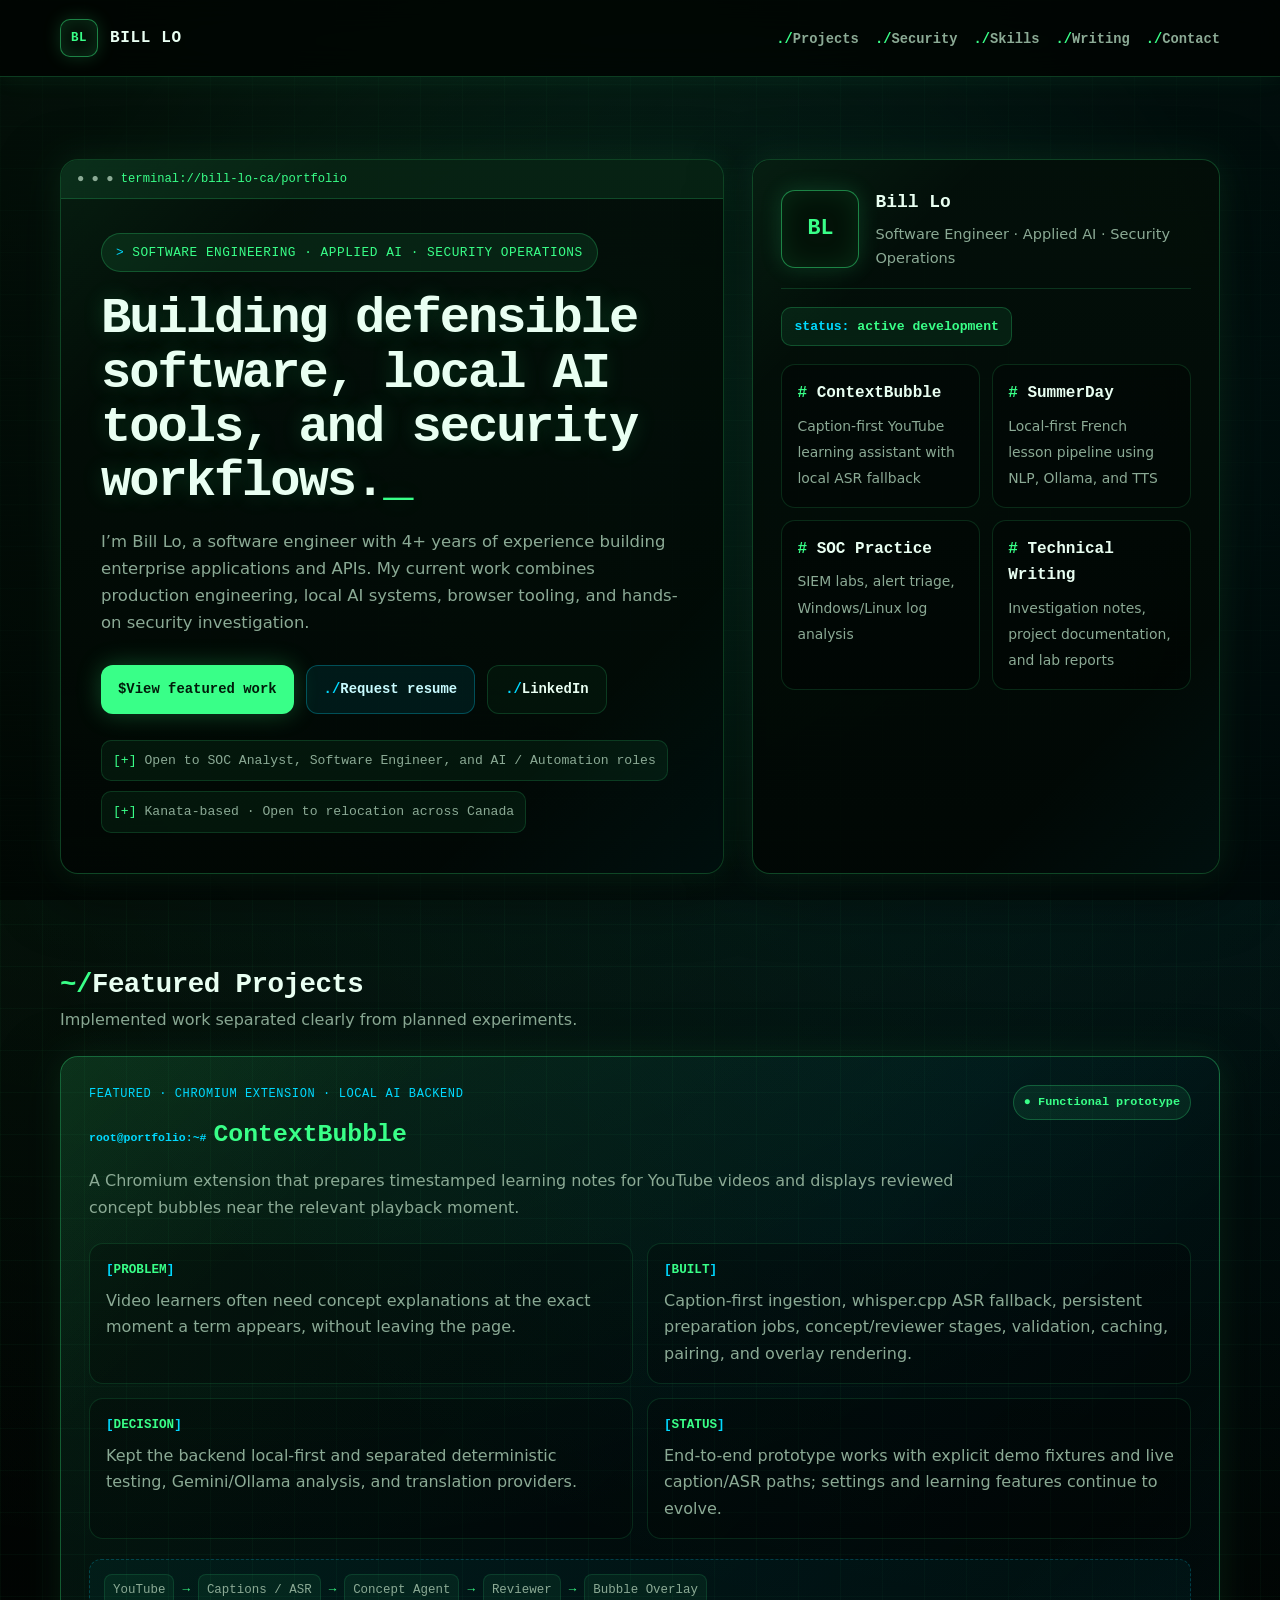
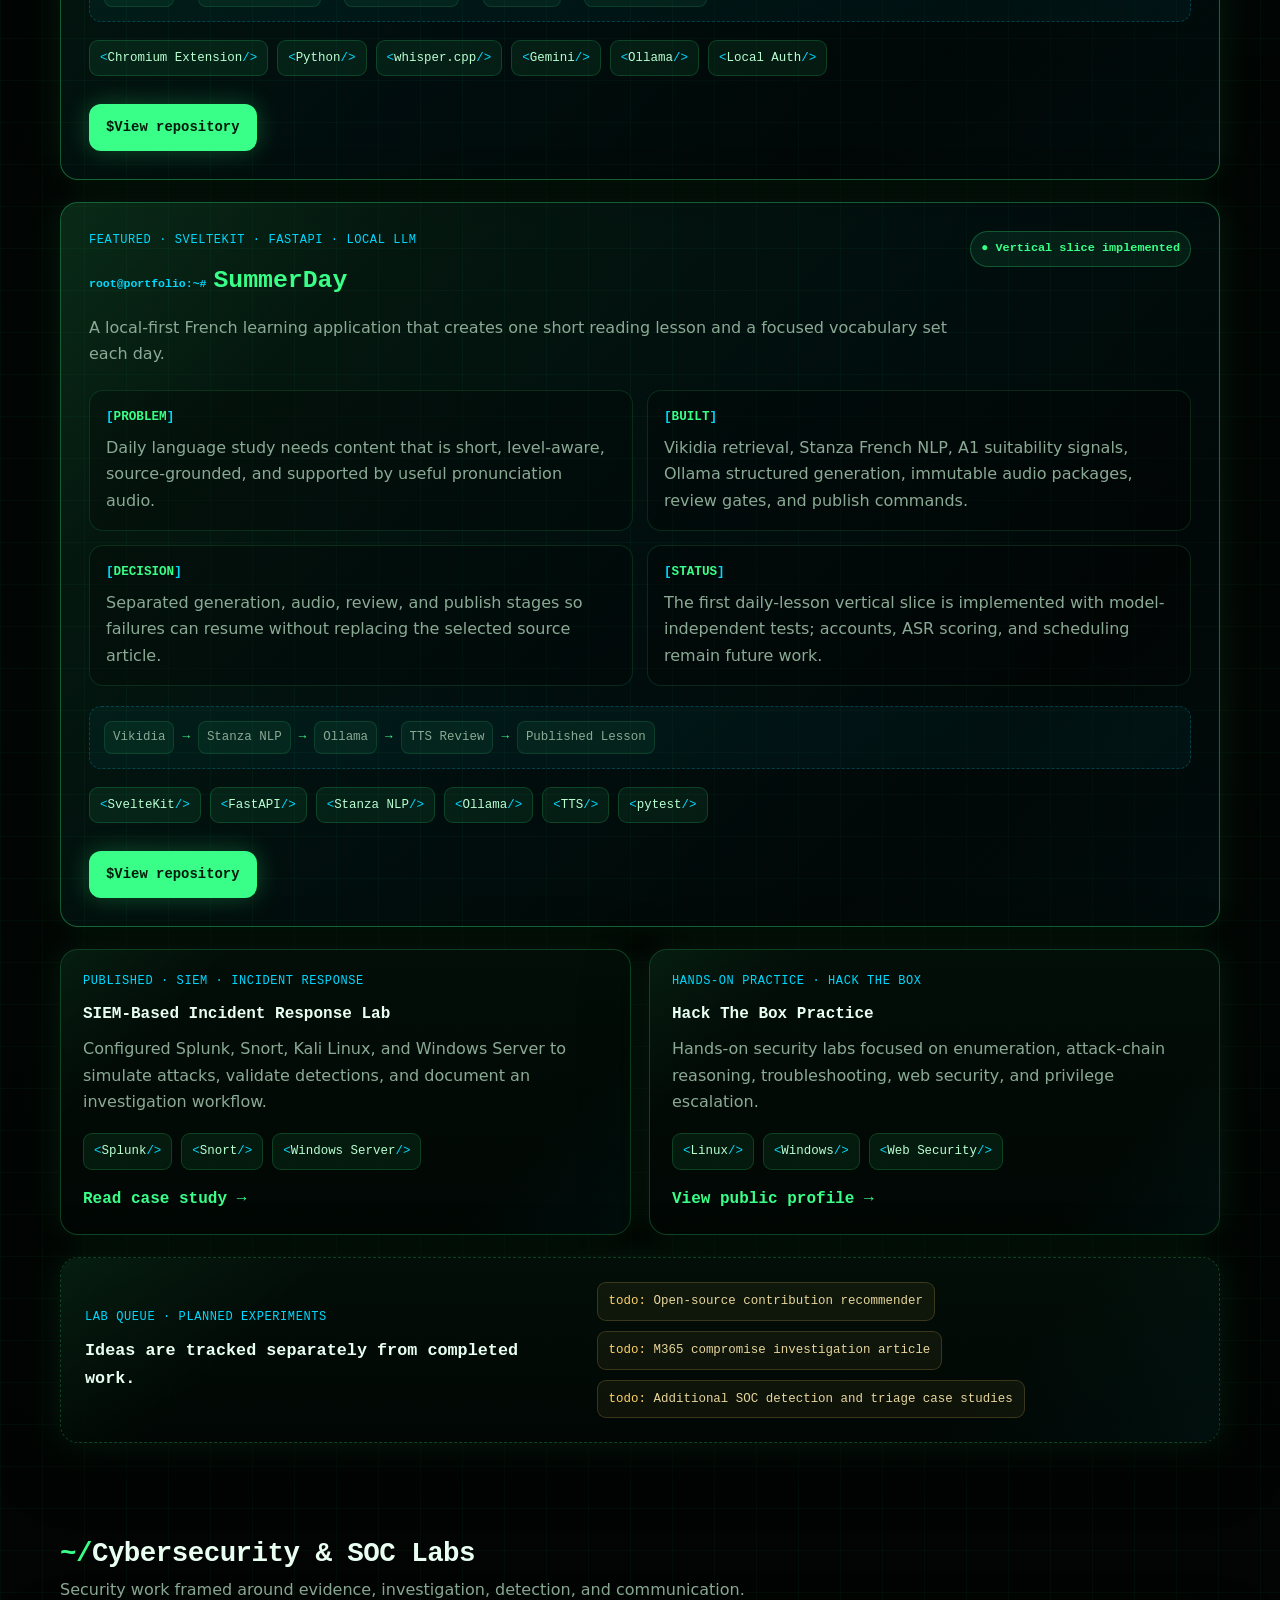
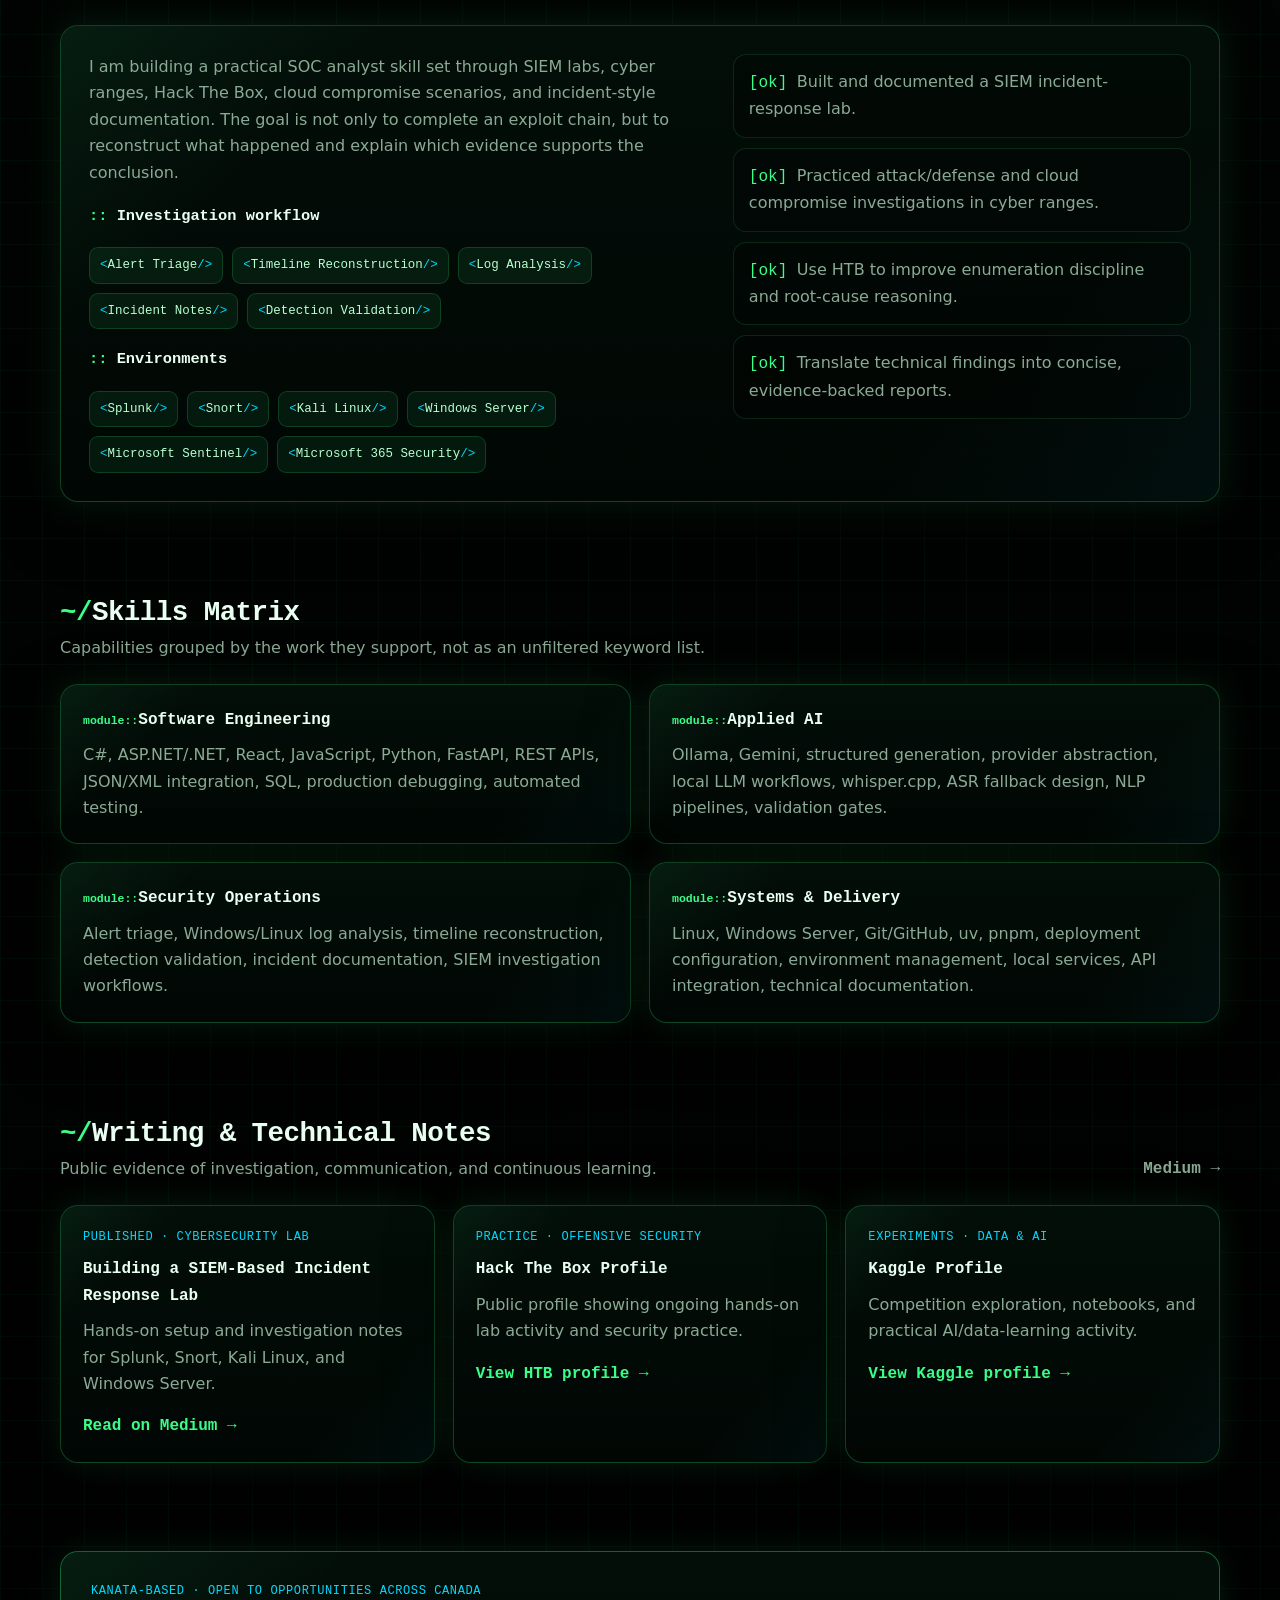
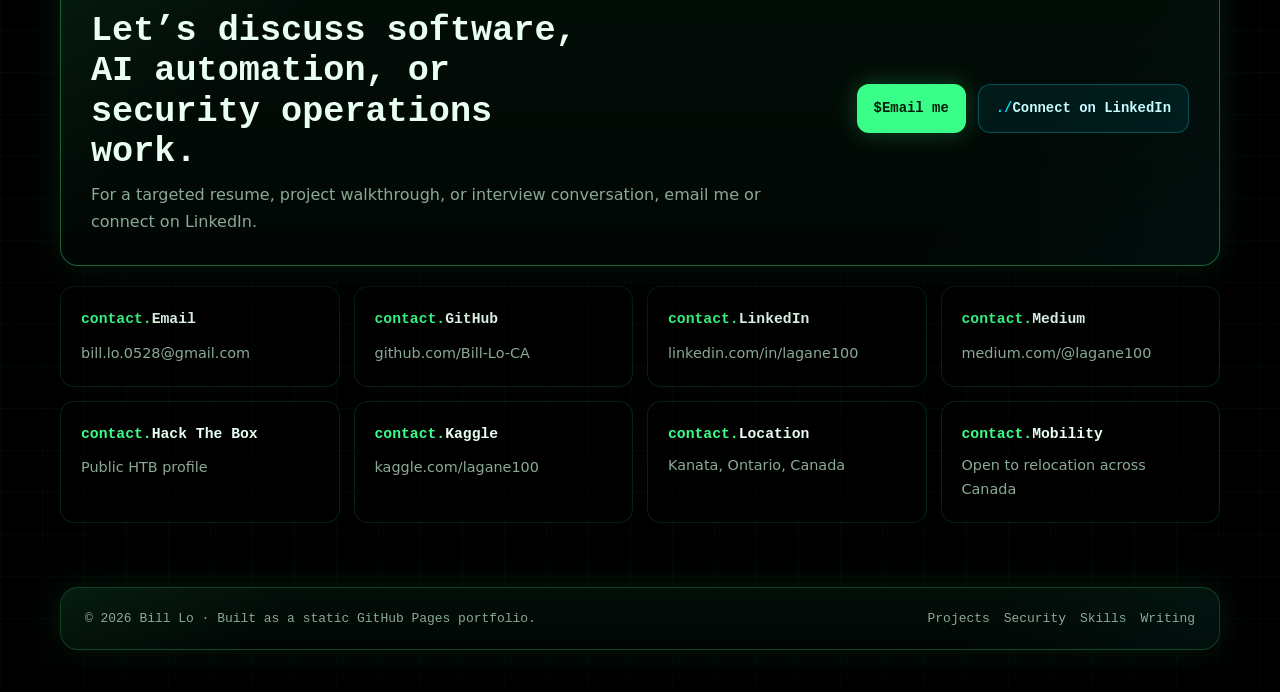
==== commit ae07244f: "Remove impact section and update location to Kanata" ====
--- a/index.html
+++ b/index.html
@@ -32,7 +32,8 @@
     "jobTitle": "Software Engineer focused on Applied AI and Cybersecurity",
     "address": {
       "@type": "PostalAddress",
-      "addressLocality": "Ottawa",
+      "addressLocality": "Kanata",
+      "addressRegion": "Ontario",
       "addressCountry": "CA"
     },
     "sameAs": [
@@ -56,7 +57,6 @@
       </a>
       <nav aria-label="Primary navigation">
         <ul class="nav-links">
-          <li><a href="#impact">Impact</a></li>
           <li><a href="#projects">Projects</a></li>
           <li><a href="#security">Security</a></li>
           <li><a href="#skills">Skills</a></li>
@@ -86,7 +86,7 @@
             </div>
             <div class="hero-list" aria-label="Current availability">
               <span>Open to SOC Analyst, Software Engineer, and AI / Automation roles</span>
-              <span>Ottawa-based · Open to relocation across Canada</span>
+              <span>Kanata-based · Open to relocation across Canada</span>
             </div>
           </div>
         </div>
@@ -120,40 +120,6 @@
             </a>
           </div>
         </aside>
-      </div>
-    </section>
-
-    <section id="impact">
-      <div class="container">
-        <div class="section-head">
-          <div>
-            <h2>Professional Impact</h2>
-            <p>Production experience behind the newer AI and cybersecurity work.</p>
-          </div>
-        </div>
-
-        <div class="impact-grid">
-          <article class="impact-card panel">
-            <div class="metric">4+</div>
-            <h3>Years in enterprise software</h3>
-            <p>Applications, APIs, integrations, debugging, modernization, testing, and cross-functional delivery.</p>
-          </article>
-          <article class="impact-card panel">
-            <div class="metric">4,000+</div>
-            <h3>Retail locations integrated</h3>
-            <p>Built integration work that processed data from thousands of locations in a time-sensitive workflow.</p>
-          </article>
-          <article class="impact-card panel">
-            <div class="metric">&lt;60s</div>
-            <h3>Processing target achieved</h3>
-            <p>Designed and supported API-driven data handling with measurable performance expectations.</p>
-          </article>
-          <article class="impact-card panel">
-            <div class="metric">24/7</div>
-            <h3>Production mindset</h3>
-            <p>Supported a high-traffic digital ticketing platform and investigated issues involving sensitive production data.</p>
-          </article>
-        </div>
       </div>
     </section>
 
@@ -423,7 +389,7 @@
       <div class="container">
         <div class="contact-cta panel">
           <div>
-            <div class="project-meta">Open to opportunities across Canada</div>
+            <div class="project-meta">Kanata-based · Open to opportunities across Canada</div>
             <h2>Let’s discuss software, AI automation, or security operations work.</h2>
             <p>For a targeted resume, project walkthrough, or interview conversation, email me or connect on LinkedIn.</p>
           </div>
@@ -460,7 +426,7 @@
           </div>
           <div class="contact-card">
             <h3>Location</h3>
-            <p>Ottawa, Canada</p>
+            <p>Kanata, Ontario, Canada</p>
           </div>
           <div class="contact-card">
             <h3>Mobility</h3>
@@ -475,7 +441,6 @@
     <div class="container footer-panel panel">
       <div>© 2026 Bill Lo · Built as a static GitHub Pages portfolio.</div>
       <div class="footer-links">
-        <a href="#impact">Impact</a>
         <a href="#projects">Projects</a>
         <a href="#security">Security</a>
         <a href="#skills">Skills</a>
--- a/style.css
+++ b/style.css
@@ -1,18 +1,18 @@
 :root {
   --bg: #020604;
   --bg-soft: #07110c;
-  --panel: rgba(3, 15, 9, 0.82);
-  --panel-strong: rgba(5, 28, 16, 0.94);
+  --panel: rgba(3, 15, 9, 0.9);
+  --panel-strong: rgba(5, 28, 16, 0.96);
   --text: #e9fff2;
-  --muted: #7fa58e;
+  --muted: #8baa95;
   --accent: #39ff88;
   --accent-2: #00d9ff;
-  --danger: #ff4d6d;
-  --border: rgba(57, 255, 136, 0.24);
+  --warning: #ffd166;
+  --border: rgba(57, 255, 136, 0.23);
   --border-strong: rgba(57, 255, 136, 0.48);
-  --shadow: 0 0 34px rgba(57, 255, 136, 0.12), 0 18px 60px rgba(0, 0, 0, 0.58);
+  --shadow: 0 0 34px rgba(57, 255, 136, 0.1), 0 18px 60px rgba(0, 0, 0, 0.58);
   --radius: 18px;
-  --maxw: 1120px;
+  --maxw: 1160px;
   --mono: "Cascadia Code", "JetBrains Mono", "Fira Code", Consolas, "Courier New", monospace;
   --sans: Inter, system-ui, -apple-system, BlinkMacSystemFont, "Segoe UI", Arial, sans-serif;
 }
@@ -25,6 +25,7 @@
 
 html {
   scroll-behavior: smooth;
+  scroll-padding-top: 100px;
 }
 
 body {
@@ -32,9 +33,9 @@
   font-family: var(--sans);
   background:
     radial-gradient(circle at 18% 0%, rgba(57, 255, 136, 0.13), transparent 28%),
-    radial-gradient(circle at 90% 8%, rgba(0, 217, 255, 0.11), transparent 24%),
-    linear-gradient(rgba(57, 255, 136, 0.035) 1px, transparent 1px),
-    linear-gradient(90deg, rgba(57, 255, 136, 0.035) 1px, transparent 1px),
+    radial-gradient(circle at 90% 8%, rgba(0, 217, 255, 0.1), transparent 24%),
+    linear-gradient(rgba(57, 255, 136, 0.033) 1px, transparent 1px),
+    linear-gradient(90deg, rgba(57, 255, 136, 0.033) 1px, transparent 1px),
     linear-gradient(180deg, #010302 0%, #020604 42%, #000 100%);
   background-size: auto, auto, 42px 42px, 42px 42px, auto;
   color: var(--text);
@@ -49,12 +50,12 @@
   pointer-events: none;
   background: repeating-linear-gradient(
     180deg,
-    rgba(255, 255, 255, 0.025) 0,
-    rgba(255, 255, 255, 0.025) 1px,
+    rgba(255, 255, 255, 0.022) 0,
+    rgba(255, 255, 255, 0.022) 1px,
     transparent 1px,
     transparent 5px
   );
-  opacity: 0.36;
+  opacity: 0.34;
 }
 
 body::after {
@@ -63,7 +64,7 @@
   inset: 0;
   z-index: -1;
   pointer-events: none;
-  background: radial-gradient(circle at center, transparent 0%, rgba(0, 0, 0, 0.52) 78%);
+  background: radial-gradient(circle at center, transparent 0%, rgba(0, 0, 0, 0.52) 80%);
 }
 
 a {
@@ -71,9 +72,32 @@
   text-decoration: none;
 }
 
+p {
+  color: var(--muted);
+}
+
 .container {
   width: min(var(--maxw), calc(100% - 32px));
   margin: 0 auto;
+}
+
+.skip-link {
+  position: fixed;
+  top: 12px;
+  left: 12px;
+  z-index: 100;
+  padding: 10px 14px;
+  border: 1px solid var(--accent);
+  border-radius: 10px;
+  background: #001b0a;
+  color: var(--accent);
+  font-family: var(--mono);
+  transform: translateY(-160%);
+  transition: transform 0.2s ease;
+}
+
+.skip-link:focus {
+  transform: translateY(0);
 }
 
 header {
@@ -81,7 +105,7 @@
   top: 0;
   z-index: 20;
   backdrop-filter: blur(16px);
-  background: rgba(0, 4, 2, 0.78);
+  background: rgba(0, 4, 2, 0.82);
   border-bottom: 1px solid rgba(57, 255, 136, 0.22);
   box-shadow: 0 0 26px rgba(57, 255, 136, 0.08);
 }
@@ -120,7 +144,7 @@
 
 .nav-links {
   display: flex;
-  gap: 18px;
+  gap: 16px;
   flex-wrap: wrap;
   list-style: none;
 }
@@ -128,9 +152,9 @@
 .nav-links a {
   color: var(--muted);
   font-family: var(--mono);
-  font-size: 0.9rem;
+  font-size: 0.86rem;
   font-weight: 700;
-  transition: 0.2s ease;
+  transition: color 0.2s ease, text-shadow 0.2s ease;
 }
 
 .nav-links a::before {
@@ -143,71 +167,65 @@
   text-shadow: 0 0 12px rgba(57, 255, 136, 0.72);
 }
 
+section {
+  padding: 24px 0 64px;
+}
+
 .hero {
-  padding: 82px 0 48px;
-}
-
-.hero-grid {
-  display: grid;
-  grid-template-columns: 1.35fr 0.95fr;
-  gap: 28px;
-  align-items: stretch;
-}
-
-.hero-main,
-.hero-side,
-.section-panel,
-.focus-card,
-.featured-card,
-.post-card,
-.project-card,
-.footer-panel {
+  padding-top: 82px;
+}
+
+.panel {
   position: relative;
-  background: linear-gradient(180deg, rgba(3, 15, 9, 0.9), rgba(1, 7, 4, 0.88));
+  background: linear-gradient(180deg, rgba(3, 15, 9, 0.94), rgba(1, 7, 4, 0.9));
   border: 1px solid var(--border);
   border-radius: var(--radius);
   box-shadow: var(--shadow);
   overflow: hidden;
 }
 
-.hero-main::after,
-.hero-side::after,
-.section-panel::after,
-.focus-card::after,
-.featured-card::after,
-.post-card::after,
-.project-card::after,
-.footer-panel::after {
+.panel::after {
   content: "";
   position: absolute;
   inset: 0;
   pointer-events: none;
   border-radius: inherit;
-  background: linear-gradient(135deg, rgba(57, 255, 136, 0.13), transparent 22%, transparent 75%, rgba(0, 217, 255, 0.08));
-  opacity: 0.56;
+  background: linear-gradient(135deg, rgba(57, 255, 136, 0.11), transparent 20%, transparent 78%, rgba(0, 217, 255, 0.07));
+  opacity: 0.58;
+}
+
+.panel > * {
+  position: relative;
+  z-index: 1;
+}
+
+.hero-grid {
+  display: grid;
+  grid-template-columns: 1.35fr 0.95fr;
+  gap: 28px;
+  align-items: stretch;
 }
 
 .hero-main {
-  padding: 40px;
-}
-
-.hero-main::before {
-  content: "terminal://bill-lo-ca";
-  position: absolute;
-  top: 0;
-  left: 0;
-  right: 0;
-  padding: 8px 16px;
-  font-family: var(--mono);
-  font-size: 0.78rem;
+  min-height: 100%;
+}
+
+.terminal-bar {
+  padding: 9px 16px;
+  font-family: var(--mono);
+  font-size: 0.76rem;
   color: var(--accent);
   background: rgba(57, 255, 136, 0.08);
   border-bottom: 1px solid rgba(57, 255, 136, 0.18);
 }
 
-.hero-main > * {
-  position: relative;
-  z-index: 1;
+.terminal-bar::before {
+  content: "●  ●  ●  ";
+  color: var(--muted);
+}
+
+.hero-content {
+  padding: 34px 40px 40px;
 }
 
 .eyebrow {
@@ -216,11 +234,10 @@
   gap: 8px;
   padding: 8px 14px;
   border-radius: 999px;
-  background: rgba(57, 255, 136, 0.1);
-  color: var(--accent);
-  font-family: var(--mono);
-  font-size: 0.82rem;
-  margin-top: 20px;
+  background: rgba(57, 255, 136, 0.09);
+  color: var(--accent);
+  font-family: var(--mono);
+  font-size: 0.8rem;
   margin-bottom: 20px;
   border: 1px solid rgba(57, 255, 136, 0.22);
   text-transform: uppercase;
@@ -233,11 +250,11 @@
 }
 
 .hero h1 {
-  font-family: var(--mono);
-  font-size: clamp(2rem, 4vw, 3.2rem);
+  max-width: 19ch;
+  margin-bottom: 18px;
+  font-family: var(--mono);
+  font-size: clamp(2rem, 4vw, 3.15rem);
   line-height: 1.08;
-  margin-bottom: 18px;
-  max-width: 18ch;
   letter-spacing: -0.04em;
   text-shadow: 0 0 22px rgba(57, 255, 136, 0.18);
 }
@@ -252,52 +269,29 @@
   50% { opacity: 0; }
 }
 
-.hero p {
-  color: var(--muted);
-  font-size: 1.02rem;
-  max-width: 64ch;
+.hero-content > p {
+  max-width: 67ch;
+  font-size: 1.03rem;
 }
 
 .hero-actions,
-.featured-actions {
-  display: flex;
-  gap: 14px;
-  flex-wrap: wrap;
-  margin-top: 30px;
-}
-
-.hero-list {
+.project-actions {
   display: flex;
   gap: 12px;
   flex-wrap: wrap;
   margin-top: 28px;
-  color: var(--muted);
-  font-family: var(--mono);
-  font-size: 0.86rem;
-}
-
-.hero-list span {
-  padding: 9px 12px;
-  border-radius: 10px;
-  background: rgba(57, 255, 136, 0.07);
-  border: 1px solid rgba(57, 255, 136, 0.16);
-}
-
-.hero-list span::before {
-  content: "[+] ";
-  color: var(--accent);
 }
 
 .btn {
   display: inline-flex;
   align-items: center;
   justify-content: center;
-  gap: 8px;
-  padding: 13px 18px;
+  min-height: 46px;
+  padding: 12px 17px;
   border-radius: 12px;
   font-family: var(--mono);
+  font-size: 0.87rem;
   font-weight: 800;
-  font-size: 0.9rem;
   transition: transform 0.18s ease, background 0.18s ease, box-shadow 0.18s ease;
 }
 
@@ -308,11 +302,11 @@
 .btn-primary {
   background: var(--accent);
   color: #001b0a;
-  box-shadow: 0 0 24px rgba(57, 255, 136, 0.28);
+  box-shadow: 0 0 24px rgba(57, 255, 136, 0.25);
 }
 
 .btn-primary::before {
-  content: "$";
+  content: "$ ";
 }
 
 .btn-secondary {
@@ -321,23 +315,45 @@
   color: #c8fbff;
 }
 
-.btn-secondary::before {
+.btn-secondary::before,
+.btn-quiet::before {
   content: "./";
   color: var(--accent-2);
 }
 
+.btn-quiet {
+  border: 1px solid rgba(57, 255, 136, 0.17);
+  background: rgba(57, 255, 136, 0.04);
+  color: var(--text);
+}
+
+.hero-list {
+  display: flex;
+  gap: 10px;
+  flex-wrap: wrap;
+  margin-top: 26px;
+  color: var(--muted);
+  font-family: var(--mono);
+  font-size: 0.82rem;
+}
+
+.hero-list span {
+  padding: 9px 11px;
+  border-radius: 10px;
+  background: rgba(57, 255, 136, 0.06);
+  border: 1px solid rgba(57, 255, 136, 0.15);
+}
+
+.hero-list span::before {
+  content: "[+] ";
+  color: var(--accent);
+}
+
 .hero-side {
   padding: 28px;
   display: grid;
   gap: 18px;
   align-content: start;
-}
-
-.profile-card,
-.quick-links,
-.status-pill {
-  position: relative;
-  z-index: 1;
 }
 
 .profile-card {
@@ -364,15 +380,21 @@
   box-shadow: inset 0 0 28px rgba(57, 255, 136, 0.1), 0 0 22px rgba(57, 255, 136, 0.16);
 }
 
+.profile-card h2,
+.project-showcase h3,
+.lab-queue h3,
+.contact-cta h2 {
+  font-family: var(--mono);
+}
+
 .profile-card h2 {
-  font-family: var(--mono);
-  font-size: 1.15rem;
+  font-size: 1.12rem;
   margin-bottom: 4px;
 }
 
 .meta {
   color: var(--muted);
-  font-size: 0.94rem;
+  font-size: 0.91rem;
 }
 
 .status-pill {
@@ -383,7 +405,7 @@
   background: rgba(57, 255, 136, 0.08);
   border: 1px solid rgba(57, 255, 136, 0.22);
   font-family: var(--mono);
-  font-size: 0.85rem;
+  font-size: 0.82rem;
   font-weight: 800;
 }
 
@@ -399,28 +421,28 @@
 }
 
 .quick-link {
-  padding: 16px;
+  padding: 15px;
   border-radius: 14px;
   background: rgba(0, 0, 0, 0.28);
   border: 1px solid rgba(57, 255, 136, 0.14);
-  transition: 0.2s ease;
+  transition: transform 0.2s ease, border-color 0.2s ease, background 0.2s ease, box-shadow 0.2s ease;
 }
 
 .quick-link:hover,
-.focus-card:hover,
+.impact-card:hover,
+.project-card:hover,
 .post-card:hover,
-.project-card:hover {
+.skill-card:hover {
   transform: translateY(-3px);
   border-color: var(--border-strong);
-  background: rgba(57, 255, 136, 0.06);
-  box-shadow: 0 0 24px rgba(57, 255, 136, 0.12);
+  background: rgba(57, 255, 136, 0.055);
+  box-shadow: 0 0 24px rgba(57, 255, 136, 0.11);
 }
 
 .quick-link strong {
   display: block;
   margin-bottom: 6px;
   font-family: var(--mono);
-  color: var(--text);
 }
 
 .quick-link strong::before {
@@ -430,11 +452,7 @@
 
 .quick-link span {
   color: var(--muted);
-  font-size: 0.9rem;
-}
-
-section {
-  padding: 20px 0 56px;
+  font-size: 0.87rem;
 }
 
 .section-head {
@@ -447,7 +465,7 @@
 
 .section-head h2 {
   font-family: var(--mono);
-  font-size: 1.75rem;
+  font-size: 1.72rem;
   letter-spacing: -0.02em;
 }
 
@@ -461,135 +479,187 @@
   color: var(--muted);
 }
 
-.section-link {
+.section-link,
+.card-link {
   font-family: var(--mono);
   font-weight: 800;
 }
 
-.section-link:hover {
-  color: var(--accent);
-}
-
-.section-panel,
-.featured-card,
-.focus-card {
+.section-link:hover,
+.card-link:hover {
+  color: var(--accent);
+  text-shadow: 0 0 14px rgba(57, 255, 136, 0.5);
+}
+
+.impact-grid {
+  display: grid;
+  grid-template-columns: repeat(4, minmax(0, 1fr));
+  gap: 16px;
+}
+
+.impact-card,
+.project-card,
+.post-card,
+.skill-card {
+  padding: 22px;
+  transition: transform 0.2s ease, border-color 0.2s ease, background 0.2s ease, box-shadow 0.2s ease;
+}
+
+.metric {
+  margin-bottom: 10px;
+  color: var(--accent);
+  font-family: var(--mono);
+  font-size: clamp(2rem, 4vw, 3rem);
+  font-weight: 900;
+  line-height: 1;
+  text-shadow: 0 0 20px rgba(57, 255, 136, 0.2);
+}
+
+.impact-card h3,
+.project-card h3,
+.post-card h3,
+.skill-card h3 {
+  margin-bottom: 9px;
+  font-family: var(--mono);
+  font-size: 1rem;
+}
+
+.project-showcase {
   padding: 28px;
-}
-
-.section-panel > *,
-.featured-card > *,
-.focus-card > *,
-.post-card > *,
-.project-card > *,
-.footer-panel > * {
-  position: relative;
-  z-index: 1;
-}
-
-.about-grid {
-  display: grid;
-  grid-template-columns: 1.2fr 0.8fr;
-  gap: 22px;
-}
-
-.focus-grid {
-  display: grid;
-  grid-template-columns: repeat(3, minmax(0, 1fr));
+  margin-bottom: 22px;
+  border-color: rgba(57, 255, 136, 0.34);
+  background: linear-gradient(135deg, rgba(57, 255, 136, 0.095), rgba(0, 217, 255, 0.045), rgba(0, 0, 0, 0.38));
+}
+
+.project-header {
+  display: flex;
+  align-items: start;
+  justify-content: space-between;
   gap: 18px;
-}
-
-.focus-card {
-  transition: 0.2s ease;
-}
-
-.focus-card h3 {
-  margin-bottom: 10px;
-  font-family: var(--mono);
-  color: var(--text);
-}
-
-.focus-card h3::before {
-  content: "[module] ";
-  color: var(--accent-2);
-  font-size: 0.82rem;
-}
-
-.focus-card p {
-  color: var(--muted);
-}
-
-.featured-card {
-  display: grid;
-  grid-template-columns: 1.35fr 0.65fr;
-  gap: 24px;
-  align-items: center;
-  margin-bottom: 18px;
-  background: linear-gradient(135deg, rgba(57, 255, 136, 0.1), rgba(0, 217, 255, 0.05), rgba(0, 0, 0, 0.34));
-  border-color: rgba(57, 255, 136, 0.36);
-}
-
-.featured-card h3 {
-  font-family: var(--mono);
-  font-size: 1.6rem;
-  margin-bottom: 10px;
-  color: var(--accent);
-}
-
-.featured-card h3::before {
+  margin-bottom: 14px;
+}
+
+.project-showcase h3 {
+  color: var(--accent);
+  font-size: 1.55rem;
+}
+
+.project-showcase h3::before {
   content: "root@portfolio:~# ";
   color: var(--accent-2);
-  font-size: 0.76rem;
-}
-
-.featured-card p {
-  color: var(--muted);
-}
-
-.featured-actions {
-  margin-top: 0;
-  justify-content: flex-end;
-}
-
-.stack-groups {
-  display: grid;
-  gap: 18px;
+  font-size: 0.72rem;
+}
+
+.project-meta,
+.post-meta {
+  margin-bottom: 9px;
+  color: var(--accent-2);
+  font-family: var(--mono);
+  font-size: 0.75rem;
+  text-transform: uppercase;
+  letter-spacing: 0.05em;
+}
+
+.status-chip {
+  flex-shrink: 0;
+  padding: 7px 10px;
+  border-radius: 999px;
+  font-family: var(--mono);
+  font-size: 0.74rem;
+  font-weight: 800;
+}
+
+.status-active {
+  color: var(--accent);
+  border: 1px solid rgba(57, 255, 136, 0.25);
+  background: rgba(57, 255, 136, 0.08);
+}
+
+.status-active::before {
+  content: "● ";
+}
+
+.project-summary {
+  max-width: 85ch;
+  margin-bottom: 22px;
+  font-size: 1rem;
+}
+
+.case-grid {
+  display: grid;
+  grid-template-columns: repeat(2, minmax(0, 1fr));
+  gap: 14px;
+}
+
+.case-item {
+  padding: 16px;
+  border-radius: 14px;
+  border: 1px solid rgba(57, 255, 136, 0.13);
+  background: rgba(0, 0, 0, 0.25);
+}
+
+.case-label {
+  display: block;
+  margin-bottom: 7px;
+  color: var(--accent);
+  font-family: var(--mono);
+  font-size: 0.79rem;
+  font-weight: 900;
+  text-transform: uppercase;
+}
+
+.case-label::before {
+  content: "[";
+  color: var(--accent-2);
+}
+
+.case-label::after {
+  content: "]";
+  color: var(--accent-2);
+}
+
+.flow {
+  display: flex;
+  align-items: center;
+  gap: 8px;
+  flex-wrap: wrap;
+  margin-top: 20px;
+  padding: 14px;
+  border-radius: 12px;
+  background: rgba(0, 217, 255, 0.045);
+  border: 1px dashed rgba(0, 217, 255, 0.22);
+  color: var(--muted);
+  font-family: var(--mono);
+  font-size: 0.78rem;
+}
+
+.flow span {
+  padding: 5px 8px;
+  border-radius: 8px;
+  background: rgba(57, 255, 136, 0.06);
+  border: 1px solid rgba(57, 255, 136, 0.12);
+}
+
+.flow b {
+  color: var(--accent);
+}
+
+.card-tags,
+.stack-list {
+  display: flex;
+  flex-wrap: wrap;
+  gap: 9px;
   margin-top: 18px;
 }
 
-.stack-group {
-  display: grid;
-  gap: 10px;
-}
-
-.stack-title {
-  font-family: var(--mono);
-  font-size: 1rem;
-  font-weight: 800;
-  color: var(--text);
-}
-
-.stack-title::before {
-  content: ":: ";
-  color: var(--accent);
-}
-
-.stack-list,
-.highlights,
-.card-tags {
-  display: flex;
-  flex-wrap: wrap;
-  gap: 10px;
-  margin-top: 18px;
-}
-
 .tag {
-  padding: 8px 11px;
-  border-radius: 10px;
-  background: rgba(57, 255, 136, 0.08);
-  border: 1px solid rgba(57, 255, 136, 0.18);
+  padding: 7px 10px;
+  border-radius: 9px;
+  background: rgba(57, 255, 136, 0.075);
+  border: 1px solid rgba(57, 255, 136, 0.17);
   color: #b9ffd2;
   font-family: var(--mono);
-  font-size: 0.82rem;
+  font-size: 0.78rem;
 }
 
 .tag::before {
@@ -602,91 +672,150 @@
   color: var(--accent-2);
 }
 
-.highlights {
-  flex-direction: column;
-  align-items: stretch;
-}
-
-.highlight-item {
-  padding: 14px 16px;
-  border-radius: 14px;
-  background: rgba(0, 0, 0, 0.26);
-  border: 1px solid rgba(57, 255, 136, 0.14);
-  color: var(--muted);
-}
-
-.highlight-item::before {
-  content: "[ok] ";
-  color: var(--accent);
-  font-family: var(--mono);
-}
-
+.supporting-grid,
 .posts-grid,
-.projects-grid {
-  display: grid;
+.skills-grid {
+  display: grid;
+  grid-template-columns: repeat(2, minmax(0, 1fr));
+  gap: 18px;
+}
+
+.posts-grid {
   grid-template-columns: repeat(3, minmax(0, 1fr));
-  gap: 18px;
-}
-
-.post-card,
-.project-card {
-  padding: 22px;
-  transition: 0.2s ease;
-}
-
-.post-meta,
-.project-meta {
-  color: var(--accent-2);
-  font-family: var(--mono);
-  font-size: 0.78rem;
-  margin-bottom: 12px;
-  text-transform: uppercase;
-  letter-spacing: 0.05em;
-}
-
-.post-card h3,
-.project-card h3 {
-  font-family: var(--mono);
-  font-size: 1.04rem;
-  margin-bottom: 10px;
-}
-
-.post-card p,
-.project-card p,
-.contact-card p,
-.contact-card a {
-  color: var(--muted);
-  font-size: 0.96rem;
 }
 
 .card-link {
   display: inline-block;
   margin-top: 16px;
   color: var(--accent);
-  font-family: var(--mono);
-  font-weight: 800;
-}
-
-.card-link:hover {
-  text-shadow: 0 0 14px rgba(57, 255, 136, 0.58);
+}
+
+.lab-queue {
+  display: grid;
+  grid-template-columns: 0.9fr 1.1fr;
+  gap: 22px;
+  align-items: center;
+  margin-top: 22px;
+  padding: 24px;
+  border-style: dashed;
+}
+
+.lab-queue h3 {
+  font-size: 1.05rem;
+}
+
+.queue-items {
+  display: flex;
+  flex-wrap: wrap;
+  gap: 10px;
+}
+
+.queue-items span {
+  padding: 8px 11px;
+  border-radius: 9px;
+  background: rgba(255, 209, 102, 0.055);
+  border: 1px solid rgba(255, 209, 102, 0.18);
+  color: #e6d59c;
+  font-family: var(--mono);
+  font-size: 0.78rem;
+}
+
+.queue-items span::before {
+  content: "todo: ";
+  color: var(--warning);
+}
+
+.section-panel {
+  padding: 28px;
+}
+
+.security-grid {
+  display: grid;
+  grid-template-columns: 1.15fr 0.85fr;
+  gap: 24px;
+}
+
+.stack-groups {
+  display: grid;
+  gap: 18px;
+  margin-top: 18px;
+}
+
+.stack-title {
+  font-family: var(--mono);
+  font-size: 0.96rem;
+}
+
+.stack-title::before {
+  content: ":: ";
+  color: var(--accent);
+}
+
+.highlights {
+  display: flex;
+  flex-direction: column;
+  gap: 10px;
+}
+
+.highlight-item {
+  padding: 14px 15px;
+  border-radius: 13px;
+  background: rgba(0, 0, 0, 0.26);
+  border: 1px solid rgba(57, 255, 136, 0.13);
+  color: var(--muted);
+}
+
+.highlight-item::before {
+  content: "[ok] ";
+  color: var(--accent);
+  font-family: var(--mono);
+}
+
+.skill-card h3::before {
+  content: "module::";
+  color: var(--accent);
+  font-size: 0.72rem;
+}
+
+.contact-cta {
+  display: grid;
+  grid-template-columns: 1.25fr 0.75fr;
+  gap: 24px;
+  align-items: center;
+  padding: 30px;
+  margin-bottom: 20px;
+  border-color: rgba(57, 255, 136, 0.36);
+}
+
+.contact-cta h2 {
+  max-width: 24ch;
+  margin-bottom: 10px;
+  font-size: clamp(1.45rem, 3vw, 2.2rem);
+  line-height: 1.15;
+}
+
+.contact-cta .hero-actions {
+  margin-top: 0;
+  justify-content: flex-end;
 }
 
 .contact-grid {
   display: grid;
-  grid-template-columns: 1fr 1fr;
-  gap: 18px;
+  grid-template-columns: repeat(4, minmax(0, 1fr));
+  gap: 14px;
 }
 
 .contact-card {
-  padding: 24px;
+  padding: 20px;
   border-radius: 14px;
   background: rgba(0, 0, 0, 0.28);
-  border: 1px solid rgba(57, 255, 136, 0.14);
+  border: 1px solid rgba(57, 255, 136, 0.13);
 }
 
 .contact-card h3 {
-  margin-bottom: 10px;
-  font-family: var(--mono);
+  margin-bottom: 8px;
+  font-family: var(--mono);
+  font-size: 0.92rem;
 }
 
 .contact-card h3::before {
@@ -694,6 +823,13 @@
   color: var(--accent);
 }
 
+.contact-card a,
+.contact-card p {
+  color: var(--muted);
+  font-size: 0.9rem;
+  overflow-wrap: anywhere;
+}
+
 .contact-card a:hover {
   color: var(--accent);
 }
@@ -703,7 +839,7 @@
 }
 
 .footer-panel {
-  padding: 22px 26px;
+  padding: 20px 24px;
   display: flex;
   align-items: center;
   justify-content: space-between;
@@ -711,17 +847,23 @@
   flex-wrap: wrap;
   color: var(--muted);
   font-family: var(--mono);
-  font-size: 0.86rem;
+  font-size: 0.81rem;
 }
 
 .footer-links {
   display: flex;
-  gap: 16px;
+  gap: 14px;
   flex-wrap: wrap;
 }
 
 .footer-links a:hover {
   color: var(--accent);
+}
+
+:focus-visible {
+  outline: 2px solid var(--accent-2);
+  outline-offset: 4px;
+  border-radius: 6px;
 }
 
 ::selection {
@@ -729,52 +871,105 @@
   color: var(--text);
 }
 
-@media (max-width: 960px) {
+@media (max-width: 1020px) {
   .hero-grid,
-  .about-grid,
-  .focus-grid,
-  .featured-card,
-  .posts-grid,
-  .projects-grid,
+  .security-grid,
+  .contact-cta,
+  .lab-queue {
+    grid-template-columns: 1fr;
+  }
+
+  .impact-grid,
+  .contact-grid {
+    grid-template-columns: repeat(2, minmax(0, 1fr));
+  }
+
+  .contact-cta .hero-actions {
+    justify-content: flex-start;
+  }
+}
+
+@media (max-width: 780px) {
+  .nav {
+    align-items: flex-start;
+    flex-direction: column;
+    padding: 15px 0;
+  }
+
+  .nav-links {
+    gap: 10px 14px;
+  }
+
+  .hero {
+    padding-top: 44px;
+  }
+
+  .hero-content,
+  .hero-side,
+  .project-showcase,
+  .section-panel,
+  .contact-cta {
+    padding: 24px;
+  }
+
+  .hero h1 {
+    max-width: 100%;
+  }
+
+  .quick-links,
+  .case-grid,
+  .supporting-grid,
+  .skills-grid,
+  .posts-grid {
+    grid-template-columns: 1fr;
+  }
+
+  .project-header {
+    flex-direction: column;
+  }
+}
+
+@media (max-width: 540px) {
+  .container {
+    width: min(var(--maxw), calc(100% - 20px));
+  }
+
+  .impact-grid,
   .contact-grid {
     grid-template-columns: 1fr;
   }
 
-  .featured-actions {
-    justify-content: flex-start;
-  }
-}
-
-@media (max-width: 720px) {
-  .nav {
+  .hero-actions,
+  .project-actions {
+    align-items: stretch;
     flex-direction: column;
+  }
+
+  .btn {
+    width: 100%;
+  }
+
+  .flow {
     align-items: flex-start;
-    padding: 16px 0;
-  }
-
-  .nav-links,
-  .quick-links,
-  .footer-panel {
-    width: 100%;
-  }
-
-  .quick-links {
-    grid-template-columns: 1fr;
-  }
-
-  .hero-main,
-  .hero-side,
-  .section-panel,
-  .featured-card,
-  .focus-card {
-    padding: 24px;
-  }
-
-  .hero {
-    padding-top: 44px;
-  }
-
-  .hero h1 {
-    max-width: 100%;
-  }
-}
+    flex-direction: column;
+  }
+
+  .flow b {
+    transform: rotate(90deg);
+  }
+}
+
+@media (prefers-reduced-motion: reduce) {
+  html {
+    scroll-behavior: auto;
+  }
+
+  *,
+  *::before,
+  *::after {
+    animation-duration: 0.01ms !important;
+    animation-iteration-count: 1 !important;
+    scroll-behavior: auto !important;
+    transition-duration: 0.01ms !important;
+  }
+}
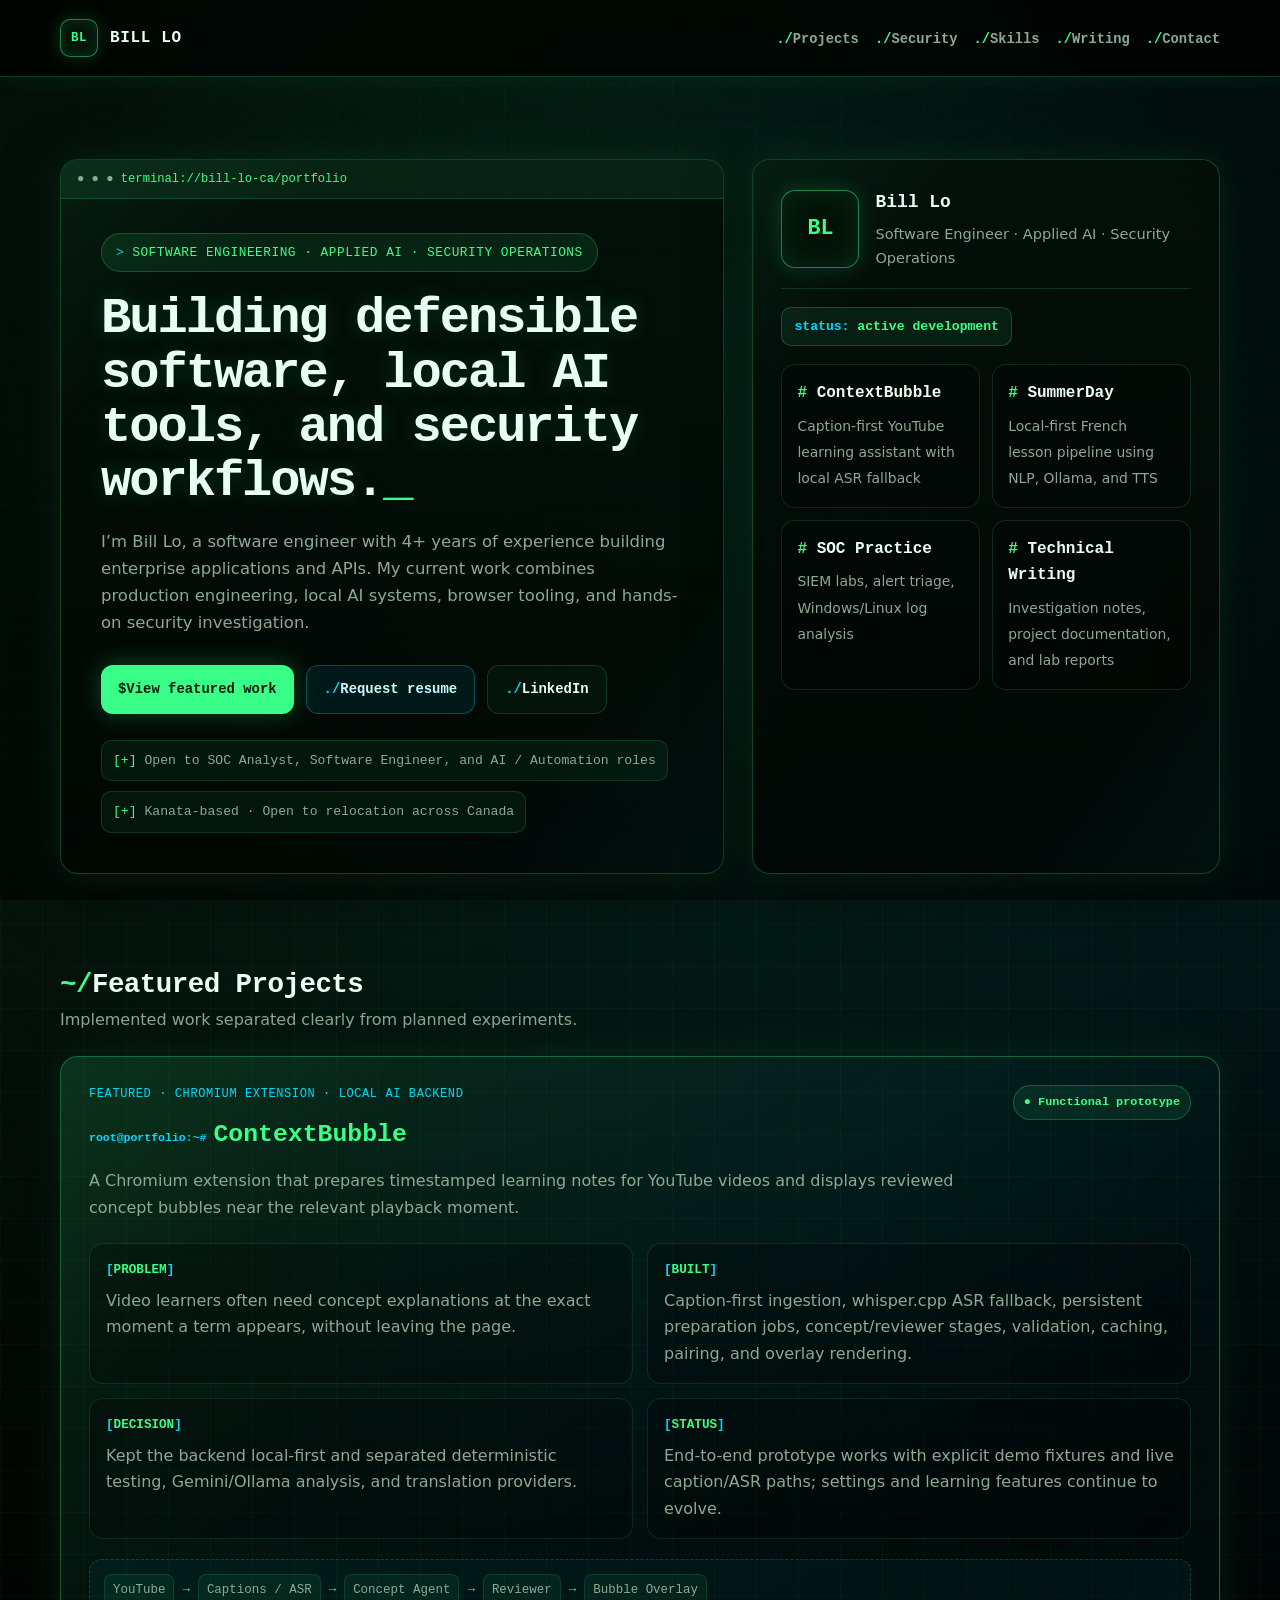
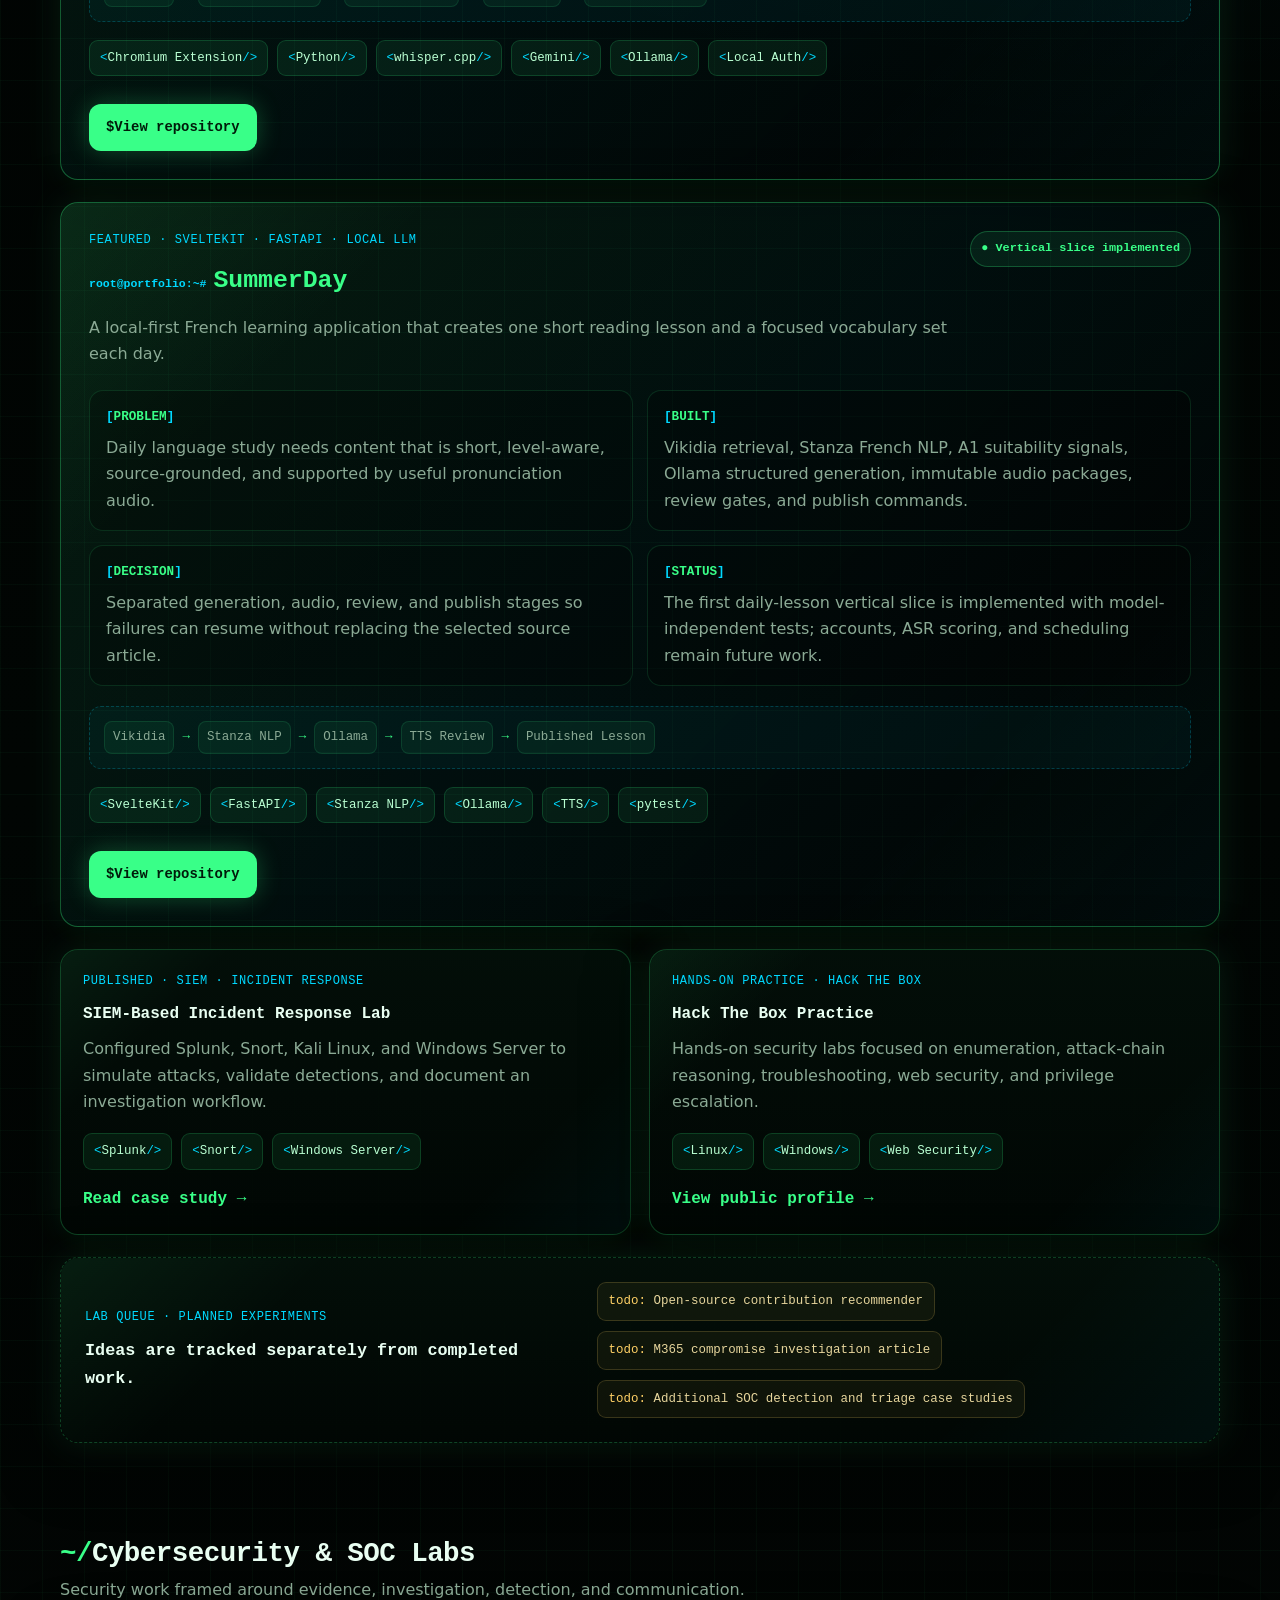
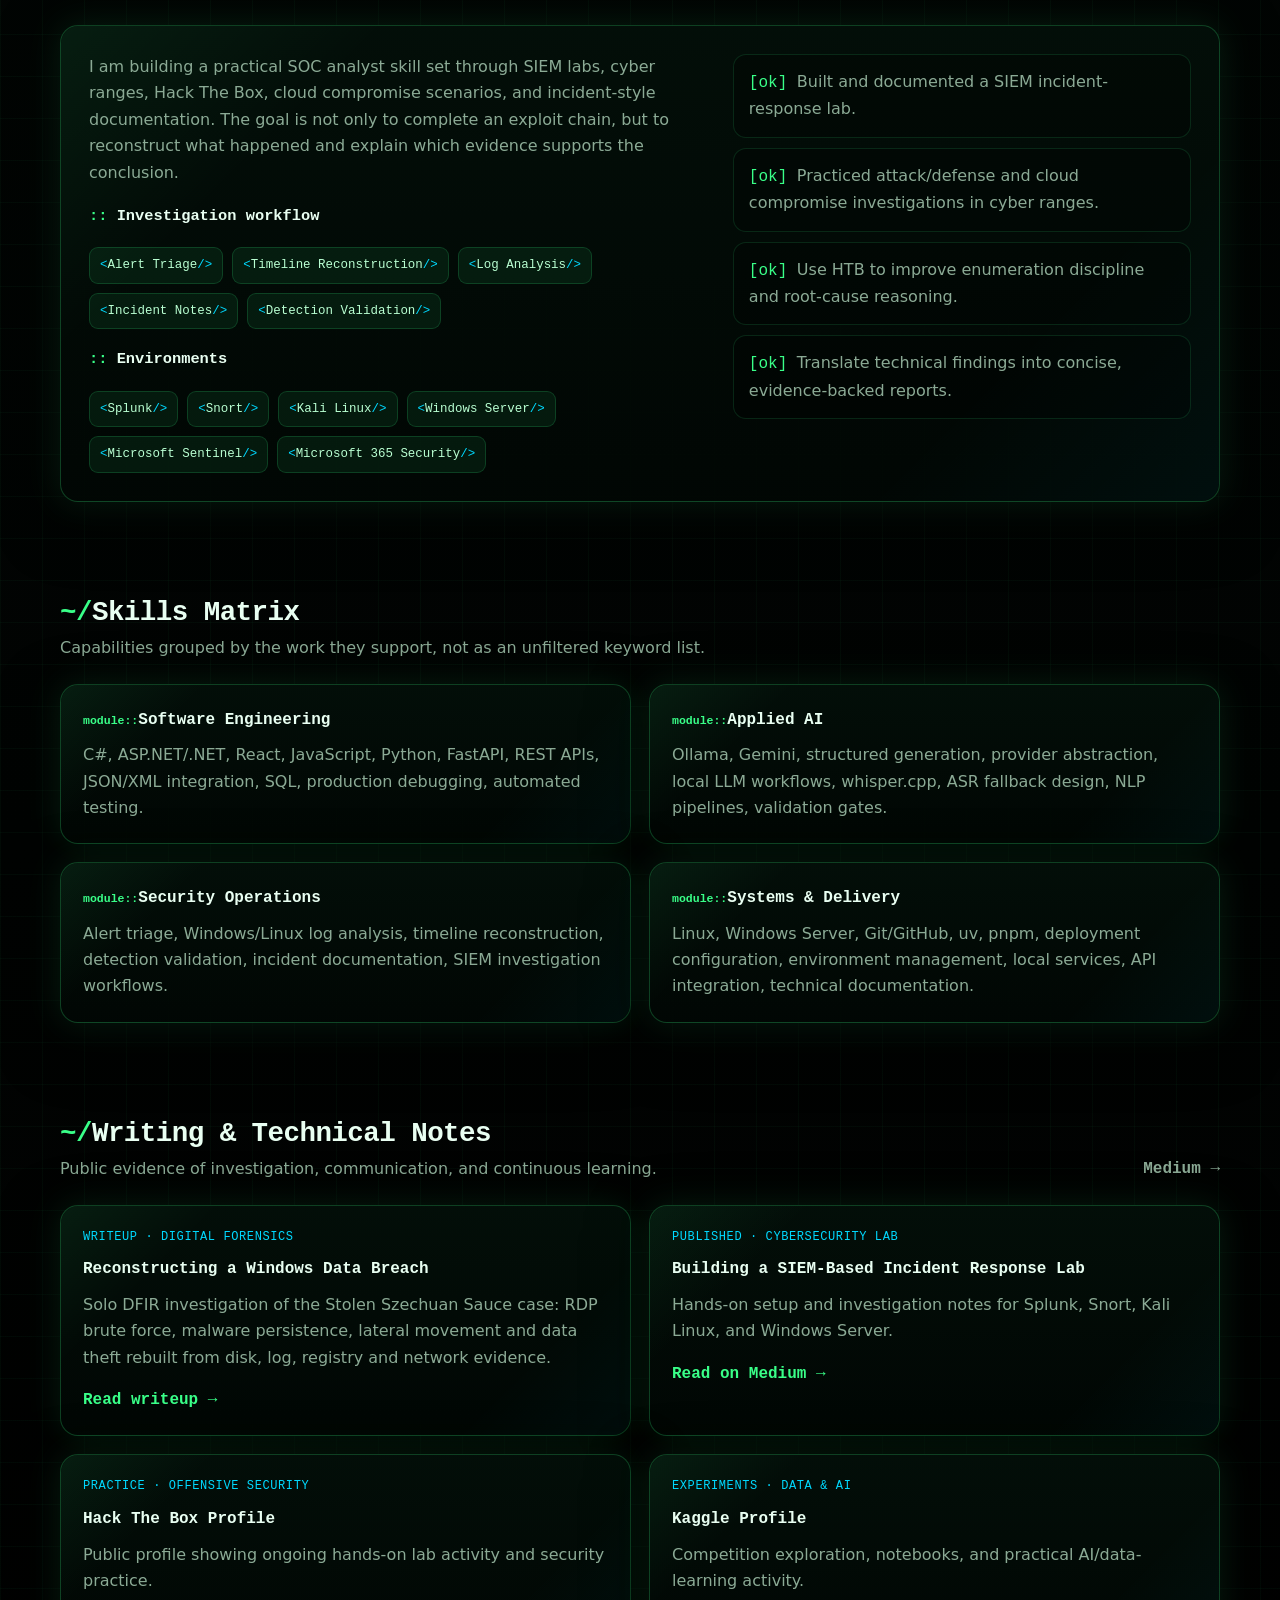
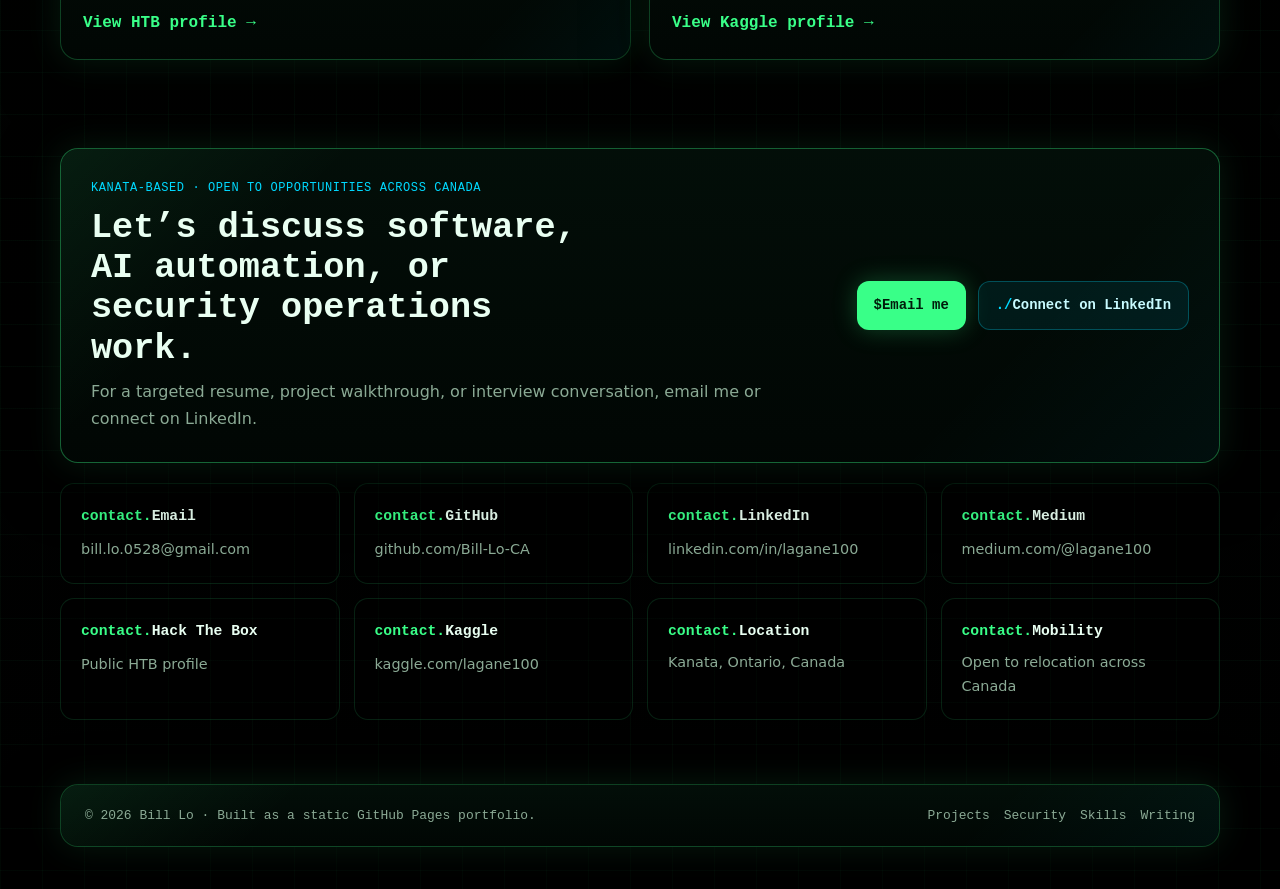
==== commit 604b3df4: "Add Szechuan Sauce DFIR writeup page Publish the Stolen Szechuan Sauce (DFIR Madness Case 001) inves" ====
--- a/index.html
+++ b/index.html
@@ -362,6 +362,13 @@
 
         <div class="posts-grid">
           <article class="post-card panel">
+            <div class="post-meta">Writeup · Digital Forensics</div>
+            <h3>Reconstructing a Windows Data Breach</h3>
+            <p>Solo DFIR investigation of the Stolen Szechuan Sauce case: RDP brute force, malware persistence, lateral movement and data theft rebuilt from disk, log, registry and network evidence.</p>
+            <a class="card-link" href="writeups/szechuan-sauce/">Read writeup →</a>
+          </article>
+
+          <article class="post-card panel">
             <div class="post-meta">Published · Cybersecurity Lab</div>
             <h3>Building a SIEM-Based Incident Response Lab</h3>
             <p>Hands-on setup and investigation notes for Splunk, Snort, Kali Linux, and Windows Server.</p>
--- a/style.css
+++ b/style.css
@@ -680,9 +680,6 @@
   gap: 18px;
 }
 
-.posts-grid {
-  grid-template-columns: repeat(3, minmax(0, 1fr));
-}
 
 .card-link {
   display: inline-block;
@@ -973,3 +970,179 @@
     transition-duration: 0.01ms !important;
   }
 }
+
+/* Article pages (writeups/) */
+.article-section {
+  padding: 48px 0 64px;
+}
+
+.article {
+  max-width: 860px;
+  margin: 0 auto;
+}
+
+.article-body {
+  padding: 34px 44px 44px;
+}
+
+.article-header {
+  margin-bottom: 30px;
+  padding-bottom: 24px;
+  border-bottom: 1px solid var(--border);
+}
+
+.article-header h1 {
+  margin-bottom: 14px;
+  font-family: var(--mono);
+  font-size: clamp(1.6rem, 3.4vw, 2.3rem);
+  line-height: 1.25;
+  letter-spacing: -0.02em;
+}
+
+.article-dek {
+  font-size: 1.08rem;
+}
+
+.article-byline {
+  margin-top: 14px;
+  color: var(--muted);
+  font-family: var(--mono);
+  font-size: 0.82rem;
+}
+
+.article-body > p,
+.article-body li {
+  color: #c9e6d3;
+  font-size: 1.02rem;
+}
+
+.article-body > p,
+.article-body > ul,
+.article-body > ol,
+.article-body > .table-wrap {
+  margin-bottom: 18px;
+}
+
+.article-body h2 {
+  margin: 40px 0 14px;
+  color: var(--accent);
+  font-family: var(--mono);
+  font-size: 1.35rem;
+  letter-spacing: -0.01em;
+}
+
+.article-body h2::before {
+  content: "## ";
+  color: var(--accent-2);
+}
+
+.article-body h3 {
+  margin: 26px 0 10px;
+  font-family: var(--mono);
+  font-size: 1.05rem;
+}
+
+.article-body ul,
+.article-body ol {
+  padding-left: 1.4em;
+}
+
+.article-body li + li {
+  margin-top: 8px;
+}
+
+.article-body strong {
+  color: var(--text);
+}
+
+.article-body a:not(.card-link) {
+  color: var(--accent-2);
+  text-decoration: underline;
+  text-underline-offset: 3px;
+}
+
+.article-body code {
+  padding: 1px 6px;
+  border: 1px solid var(--border);
+  border-radius: 6px;
+  background: rgba(57, 255, 136, 0.07);
+  color: var(--accent);
+  font-family: var(--mono);
+  font-size: 0.86em;
+  overflow-wrap: anywhere;
+}
+
+.table-wrap {
+  overflow-x: auto;
+  border: 1px solid var(--border);
+  border-radius: 12px;
+}
+
+.article-body table {
+  width: 100%;
+  border-collapse: collapse;
+  font-size: 0.93rem;
+}
+
+.article-body th,
+.article-body td {
+  padding: 10px 14px;
+  text-align: left;
+  vertical-align: top;
+  border-bottom: 1px solid rgba(57, 255, 136, 0.14);
+}
+
+.article-body th {
+  background: rgba(57, 255, 136, 0.08);
+  color: var(--accent);
+  font-family: var(--mono);
+  font-size: 0.8rem;
+  text-transform: uppercase;
+  letter-spacing: 0.04em;
+}
+
+.article-body td {
+  color: #c9e6d3;
+}
+
+.article-body tbody tr:last-child td {
+  border-bottom: 0;
+}
+
+.article-body td:first-child {
+  font-family: var(--mono);
+  white-space: nowrap;
+}
+
+.article-body figure {
+  margin: 8px 0 22px;
+}
+
+.article-body figure img {
+  display: block;
+  max-width: 100%;
+  height: auto;
+  border: 1px solid var(--border);
+  border-radius: 10px;
+}
+
+.article-body figcaption {
+  margin-top: 8px;
+  color: var(--muted);
+  font-size: 0.86rem;
+}
+
+.article-note {
+  margin-top: 22px;
+  font-size: 0.92rem;
+}
+
+@media (max-width: 780px) {
+  .article-section {
+    padding-top: 28px;
+  }
+
+  .article-body {
+    padding: 24px 20px 30px;
+  }
+}
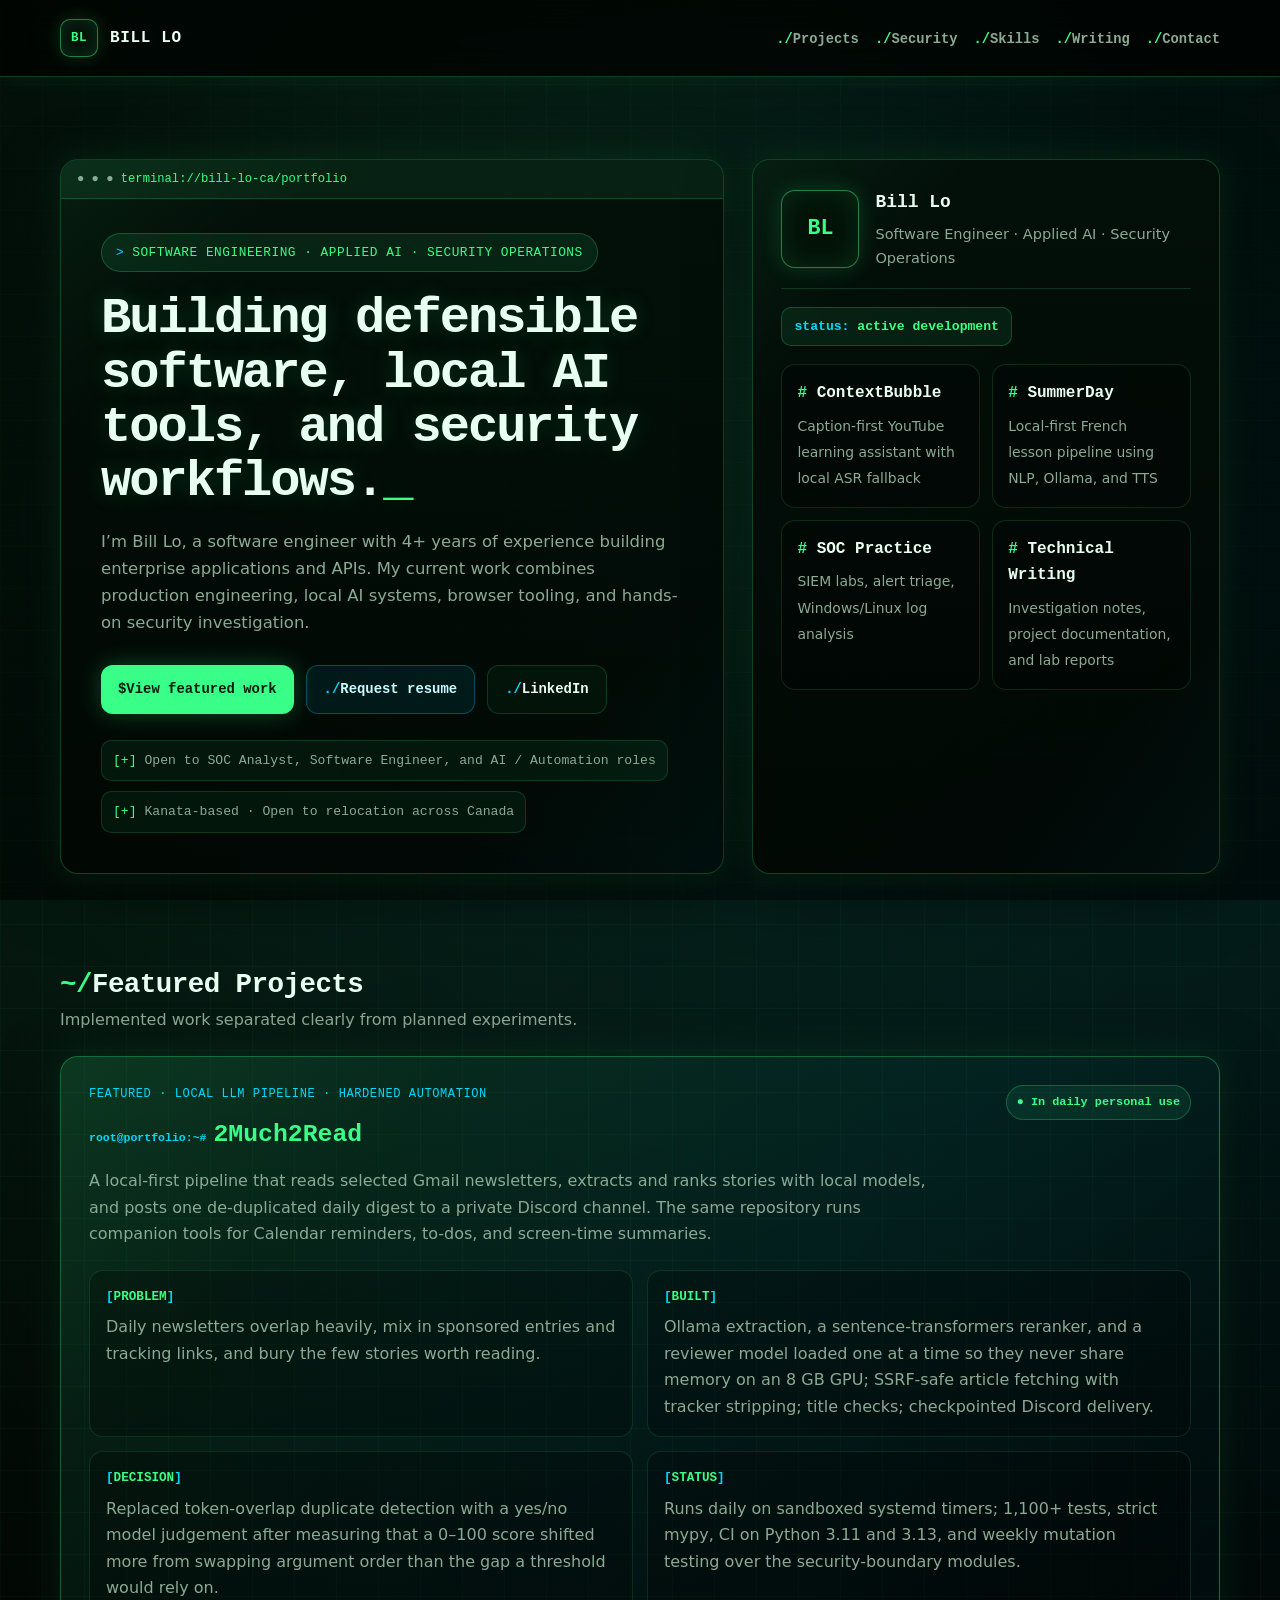
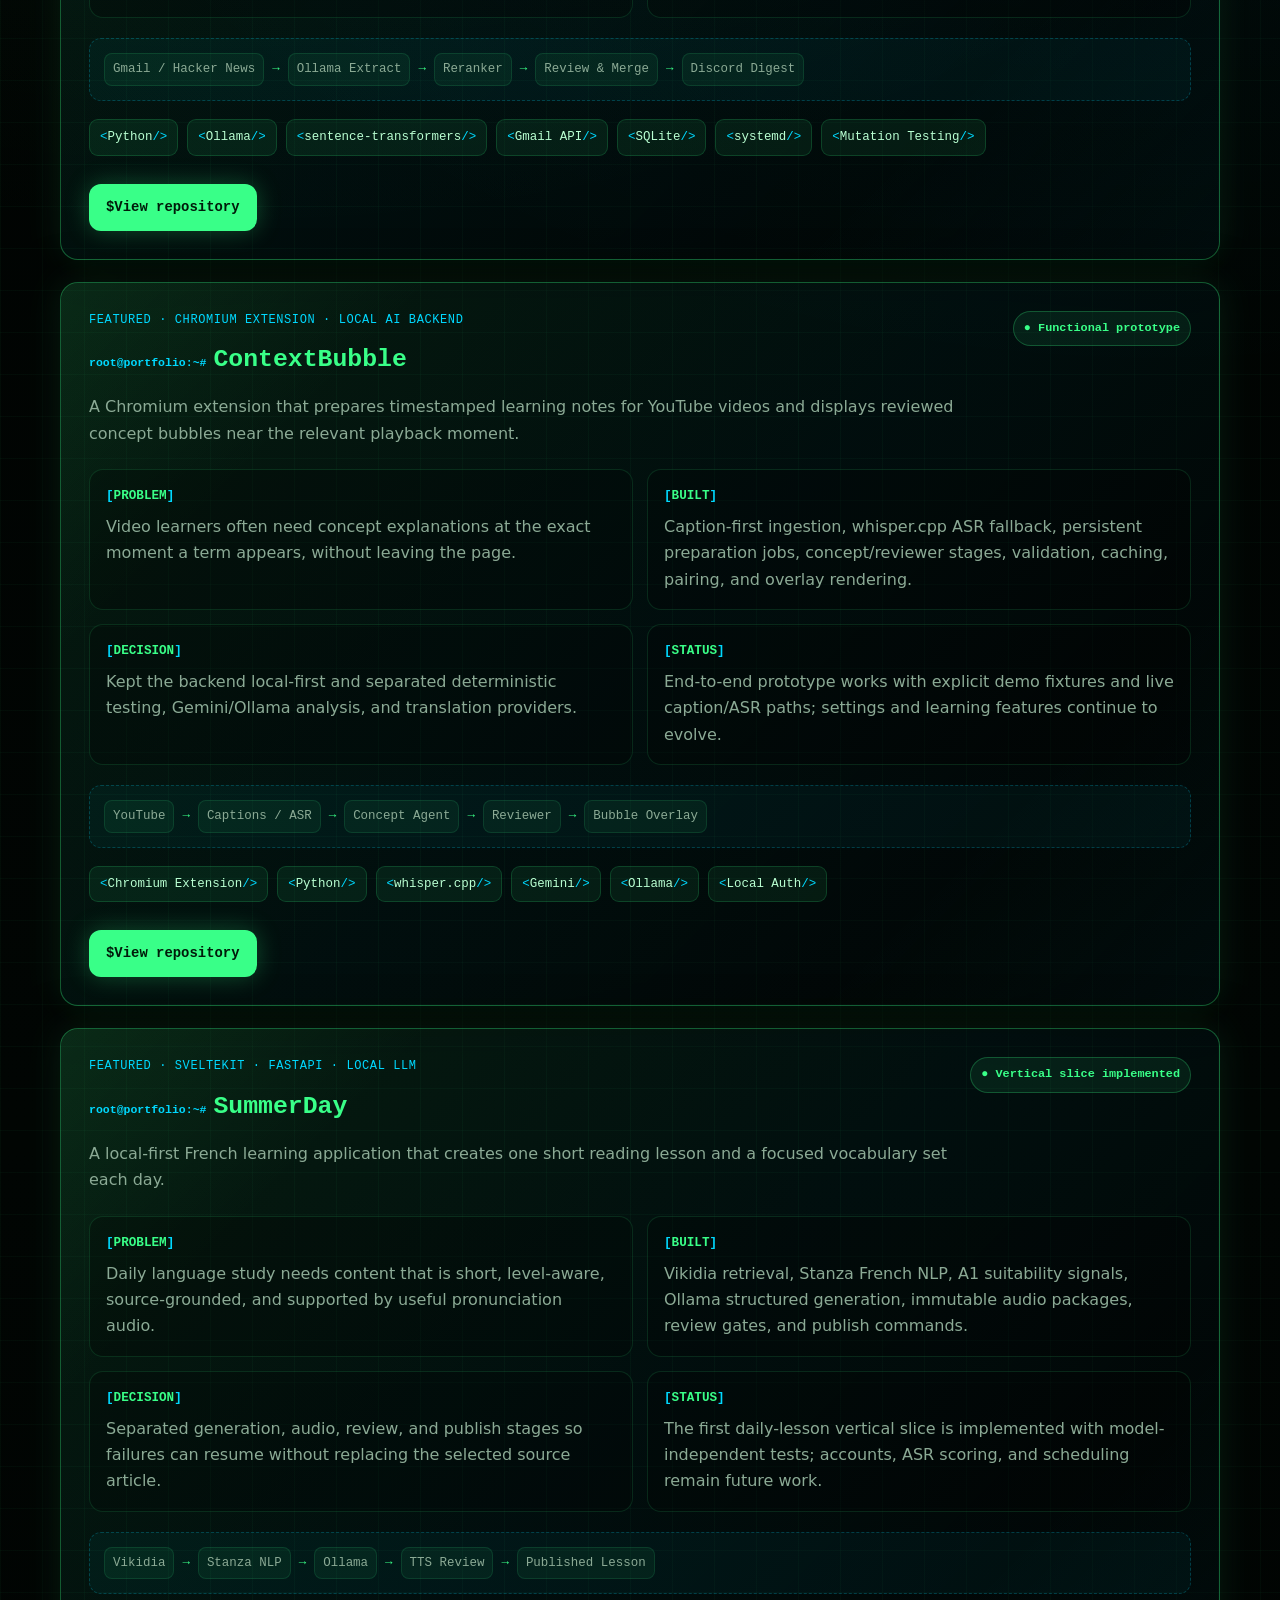
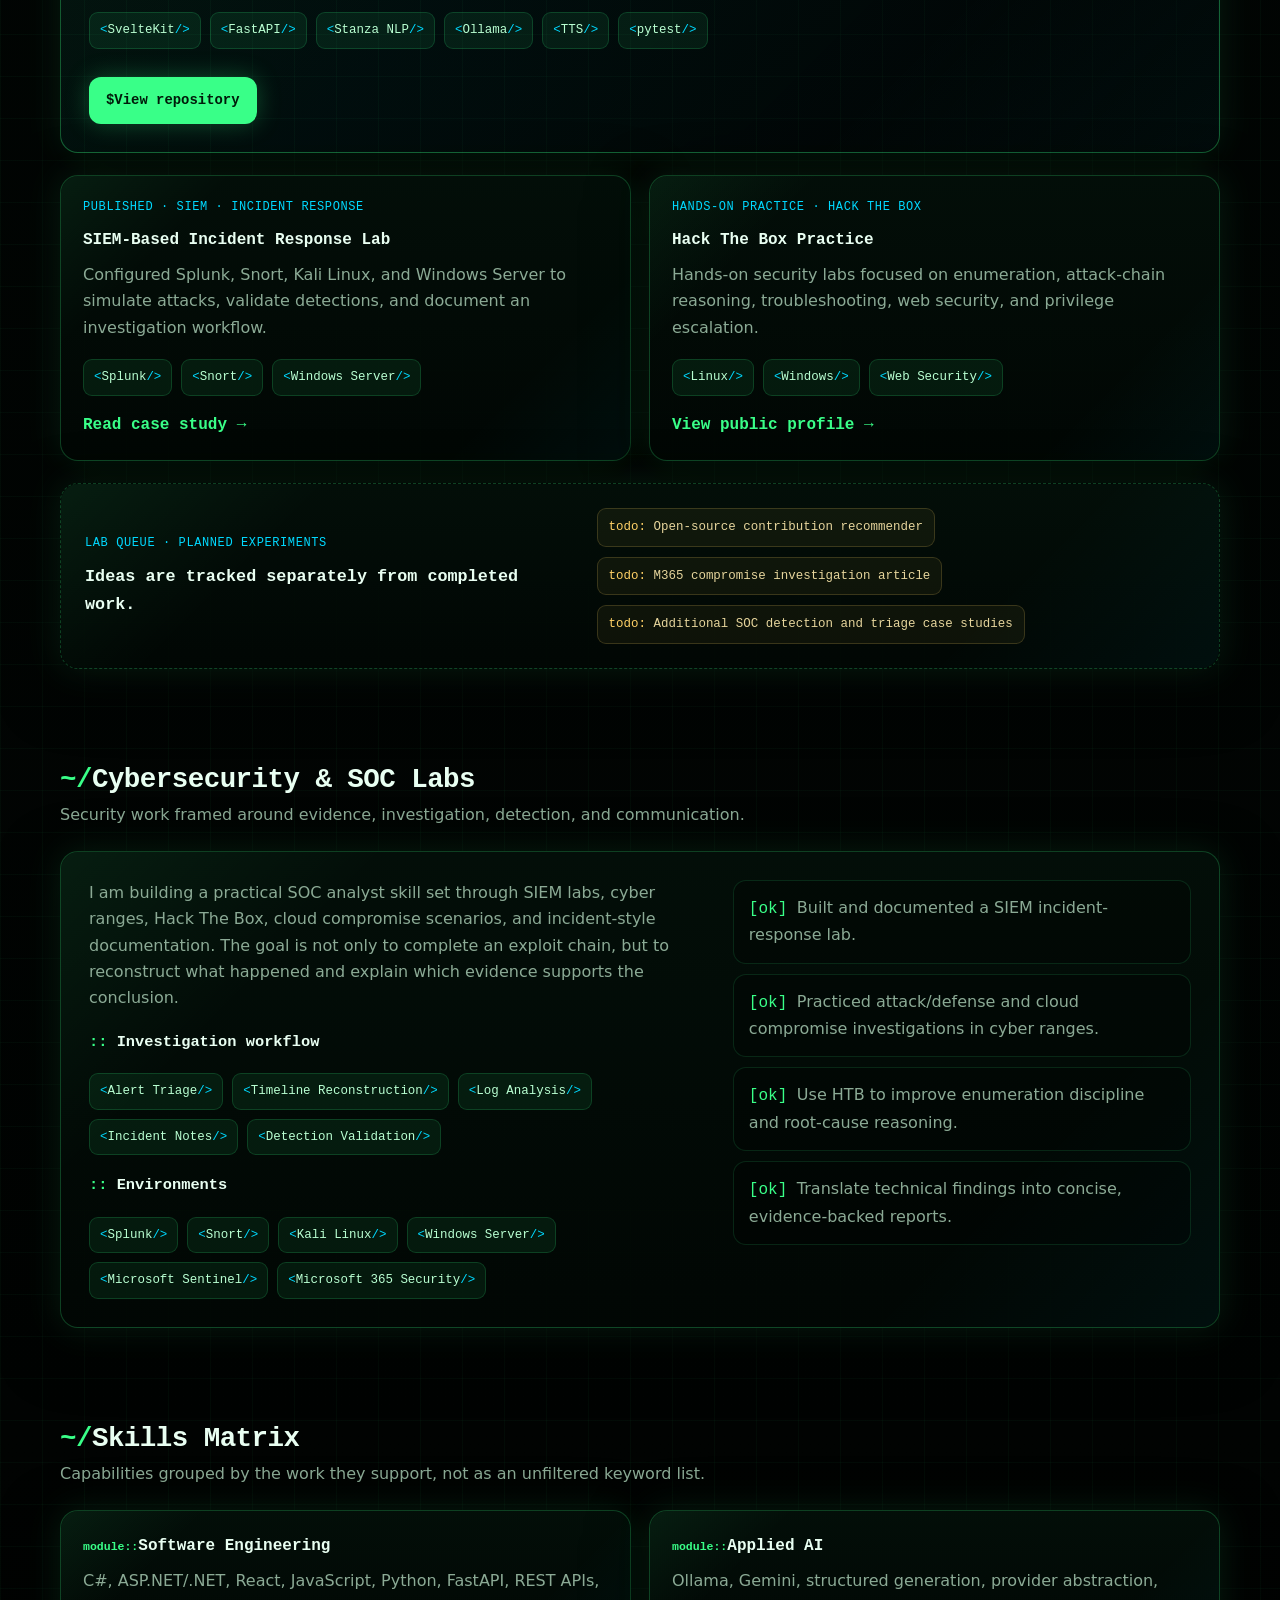
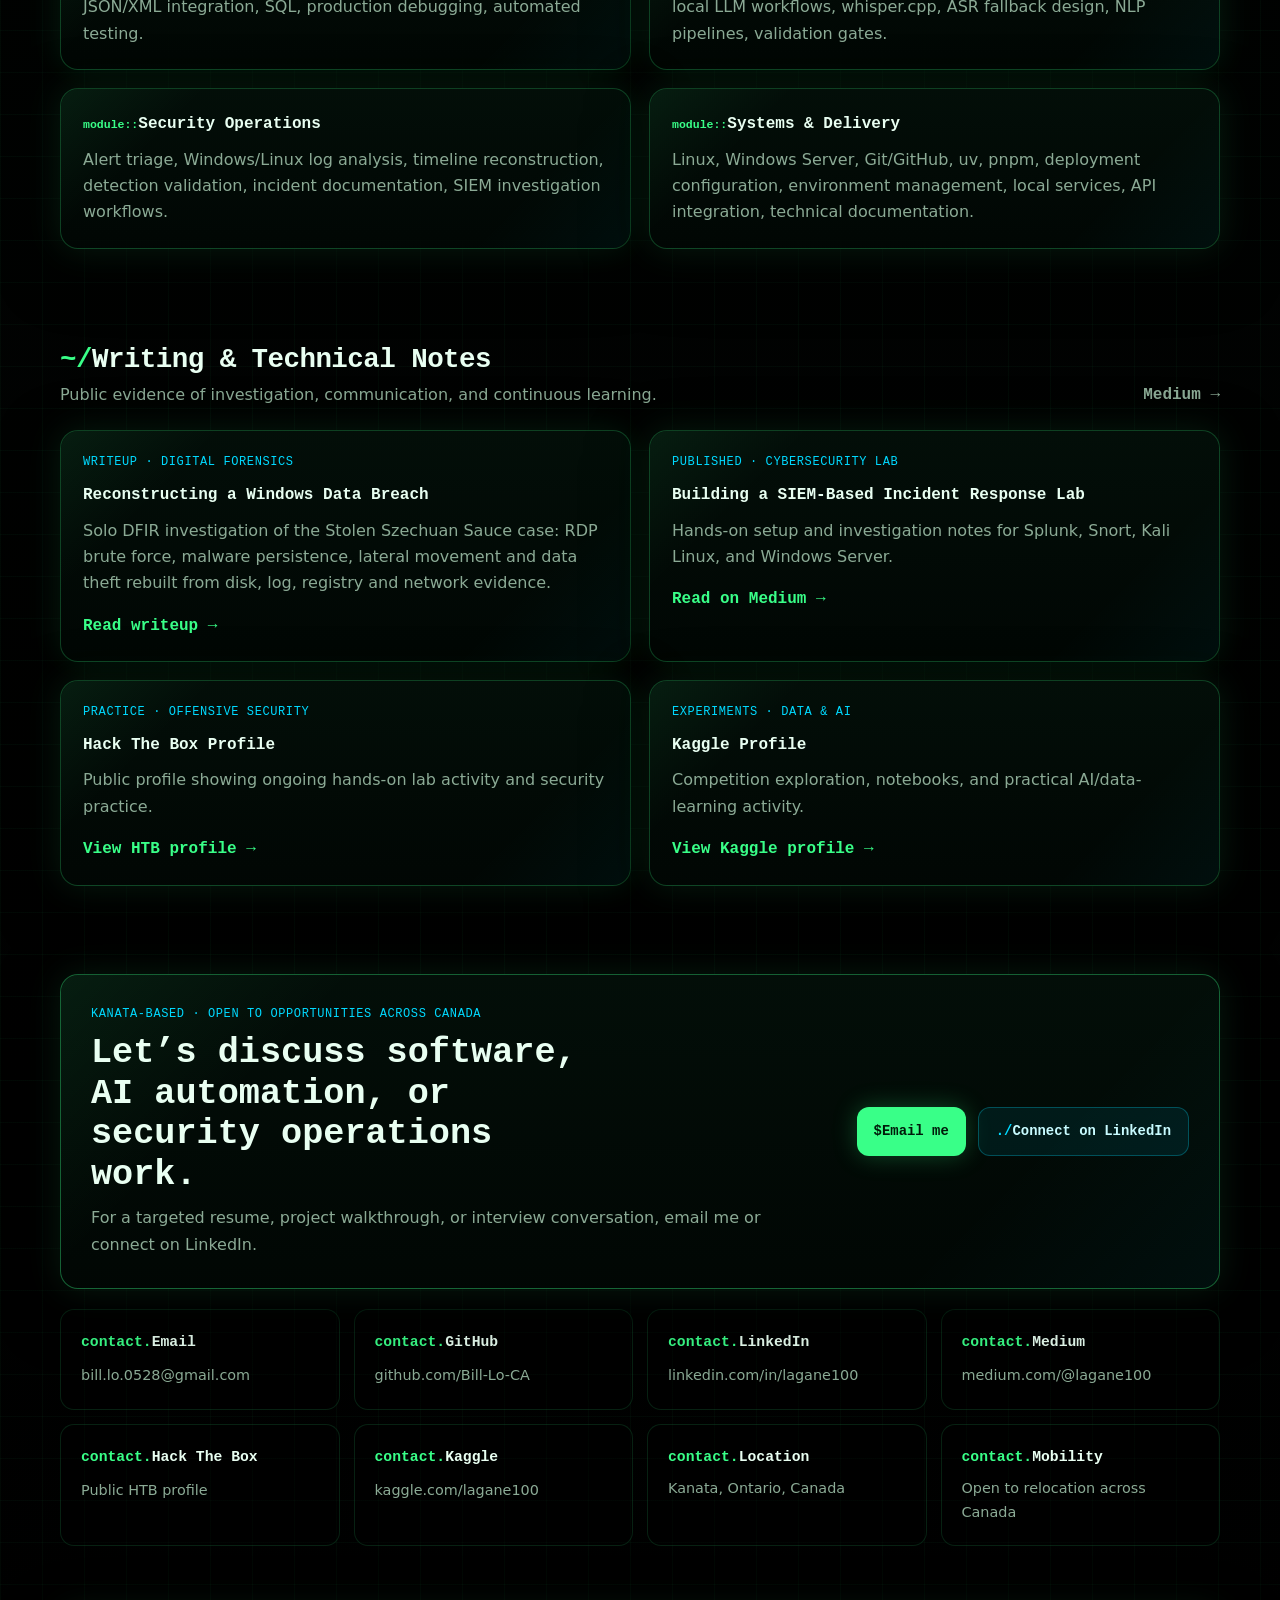
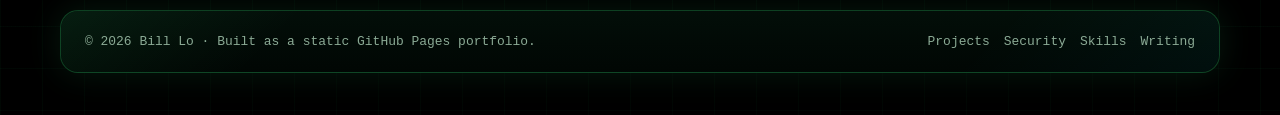
==== commit a9b9da2e: "Feature 2Much2Read on the portfolio Add a project showcase for 2Much2Read ahead of ContextBubble and" ====
--- a/index.html
+++ b/index.html
@@ -132,6 +132,57 @@
           </div>
         </div>
 
+        <article class="project-showcase panel" id="2much2read">
+          <div class="project-header">
+            <div>
+              <div class="project-meta">Featured · Local LLM Pipeline · Hardened Automation</div>
+              <h3>2Much2Read</h3>
+            </div>
+            <span class="status-chip status-active">In daily personal use</span>
+          </div>
+
+          <p class="project-summary">
+            A local-first pipeline that reads selected Gmail newsletters, extracts and ranks stories with local models, and posts one de-duplicated daily digest to a private Discord channel.
+            The same repository runs companion tools for Calendar reminders, to-dos, and screen-time summaries.
+          </p>
+
+          <div class="case-grid">
+            <div class="case-item">
+              <span class="case-label">Problem</span>
+              <p>Daily newsletters overlap heavily, mix in sponsored entries and tracking links, and bury the few stories worth reading.</p>
+            </div>
+            <div class="case-item">
+              <span class="case-label">Built</span>
+              <p>Ollama extraction, a sentence-transformers reranker, and a reviewer model loaded one at a time so they never share memory on an 8 GB GPU; SSRF-safe article fetching with tracker stripping; title checks; checkpointed Discord delivery.</p>
+            </div>
+            <div class="case-item">
+              <span class="case-label">Decision</span>
+              <p>Replaced token-overlap duplicate detection with a yes/no model judgement after measuring that a 0–100 score shifted more from swapping argument order than the gap a threshold would rely on.</p>
+            </div>
+            <div class="case-item">
+              <span class="case-label">Status</span>
+              <p>Runs daily on sandboxed systemd timers; 1,100+ tests, strict mypy, CI on Python 3.11 and 3.13, and weekly mutation testing over the security-boundary modules.</p>
+            </div>
+          </div>
+
+          <div class="flow" aria-label="2Much2Read digest pipeline">
+            <span>Gmail / Hacker News</span><b>→</b><span>Ollama Extract</span><b>→</b><span>Reranker</span><b>→</b><span>Review &amp; Merge</span><b>→</b><span>Discord Digest</span>
+          </div>
+
+          <div class="card-tags">
+            <span class="tag">Python</span>
+            <span class="tag">Ollama</span>
+            <span class="tag">sentence-transformers</span>
+            <span class="tag">Gmail API</span>
+            <span class="tag">SQLite</span>
+            <span class="tag">systemd</span>
+            <span class="tag">Mutation Testing</span>
+          </div>
+          <div class="project-actions">
+            <a class="btn btn-primary" href="https://github.com/Bill-Lo-CA/2Much2Read" target="_blank" rel="noopener noreferrer">View repository</a>
+          </div>
+        </article>
+
         <article class="project-showcase panel" id="contextbubble">
           <div class="project-header">
             <div>
--- a/style.css
+++ b/style.css
@@ -1031,11 +1031,6 @@
   letter-spacing: -0.01em;
 }
 
-.article-body h2::before {
-  content: "## ";
-  color: var(--accent-2);
-}
-
 .article-body h3 {
   margin: 26px 0 10px;
   font-family: var(--mono);
@@ -1146,3 +1141,8 @@
     padding: 24px 20px 30px;
   }
 }
+
+.article-body figure a {
+  display: block;
+  cursor: zoom-in;
+}
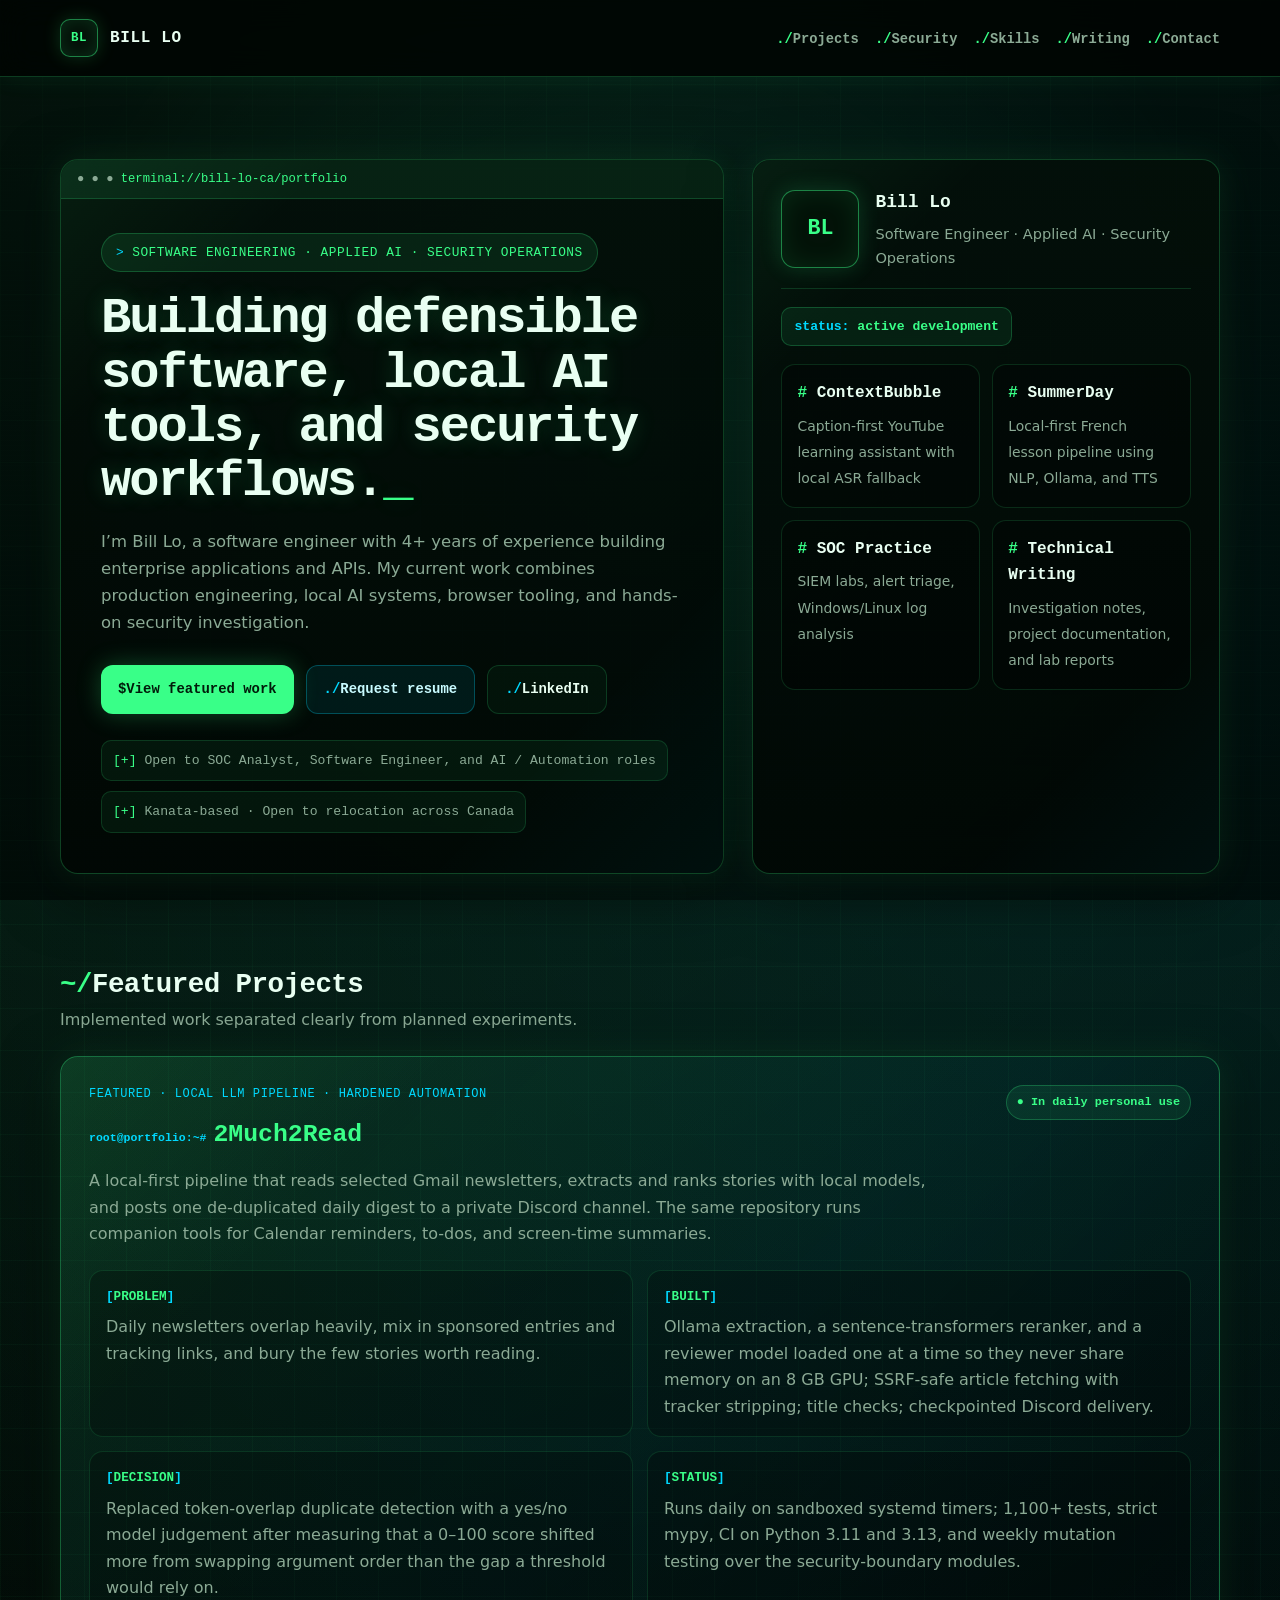
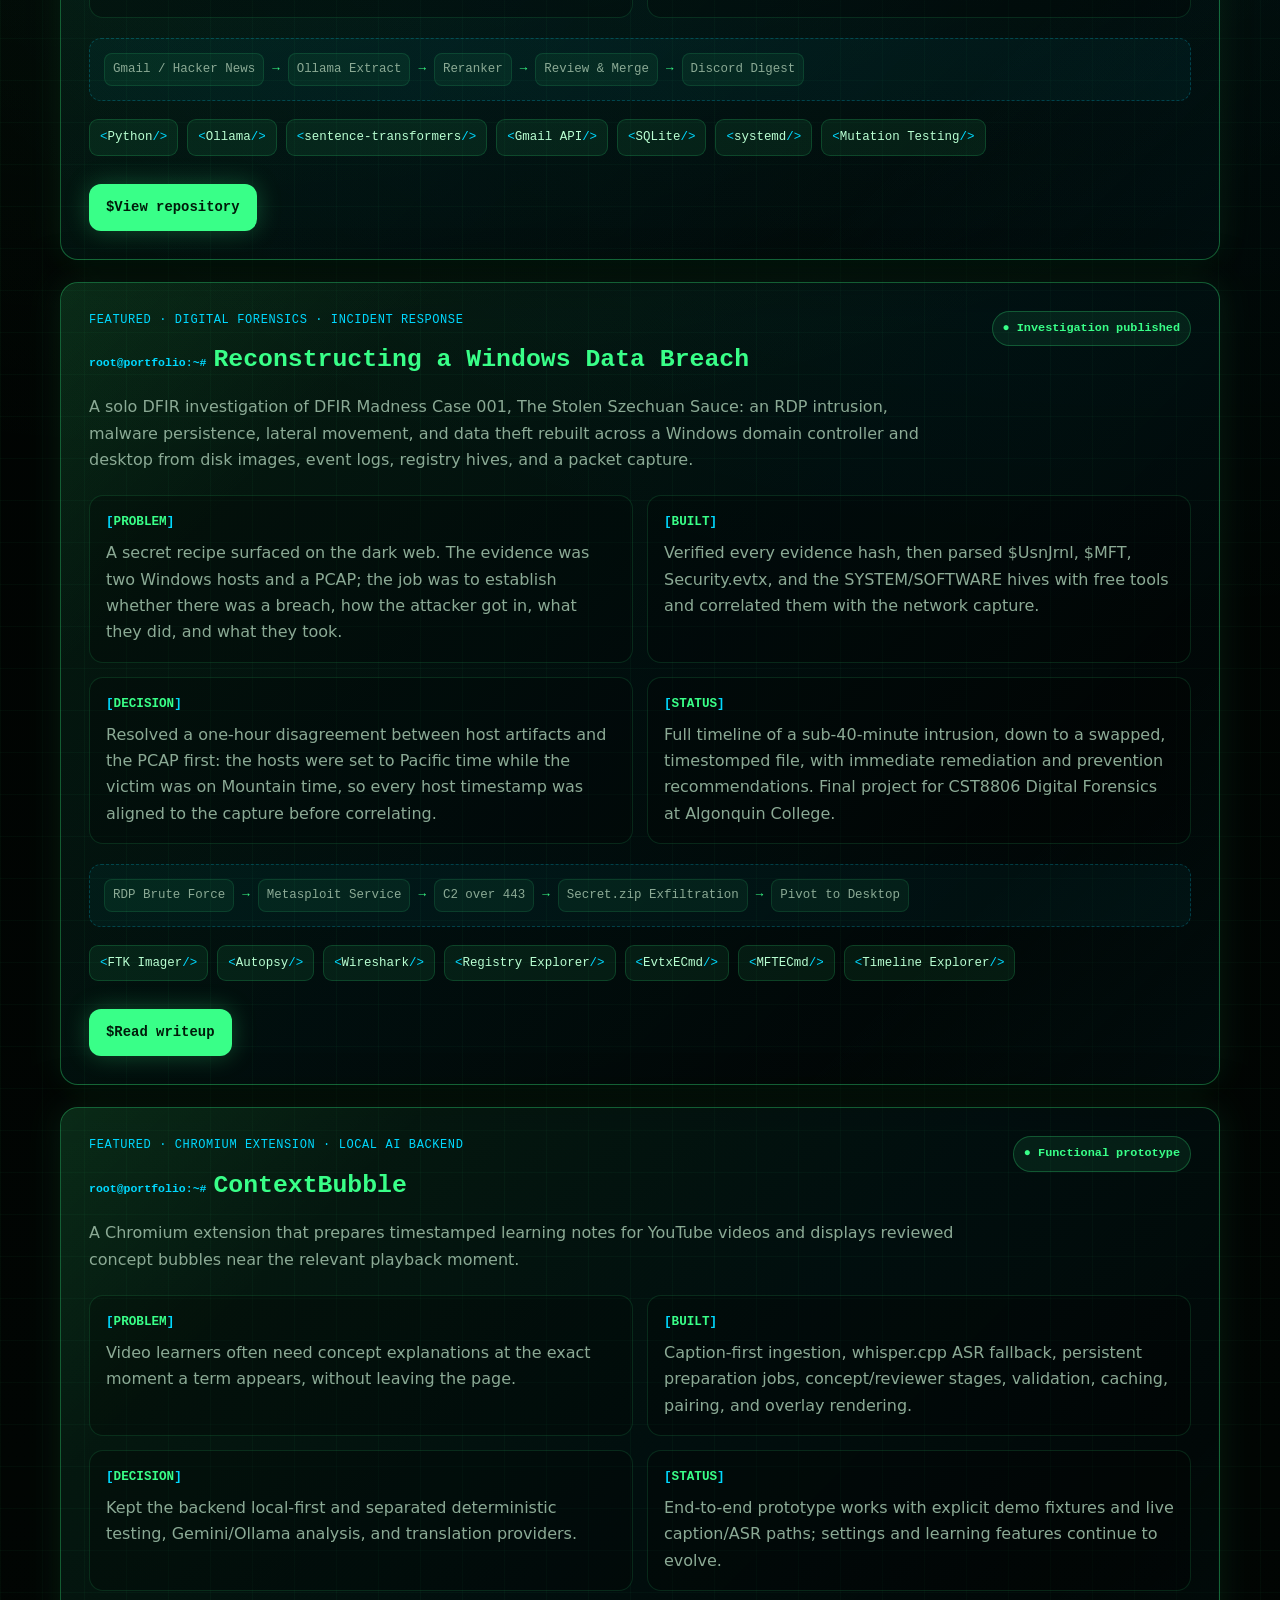
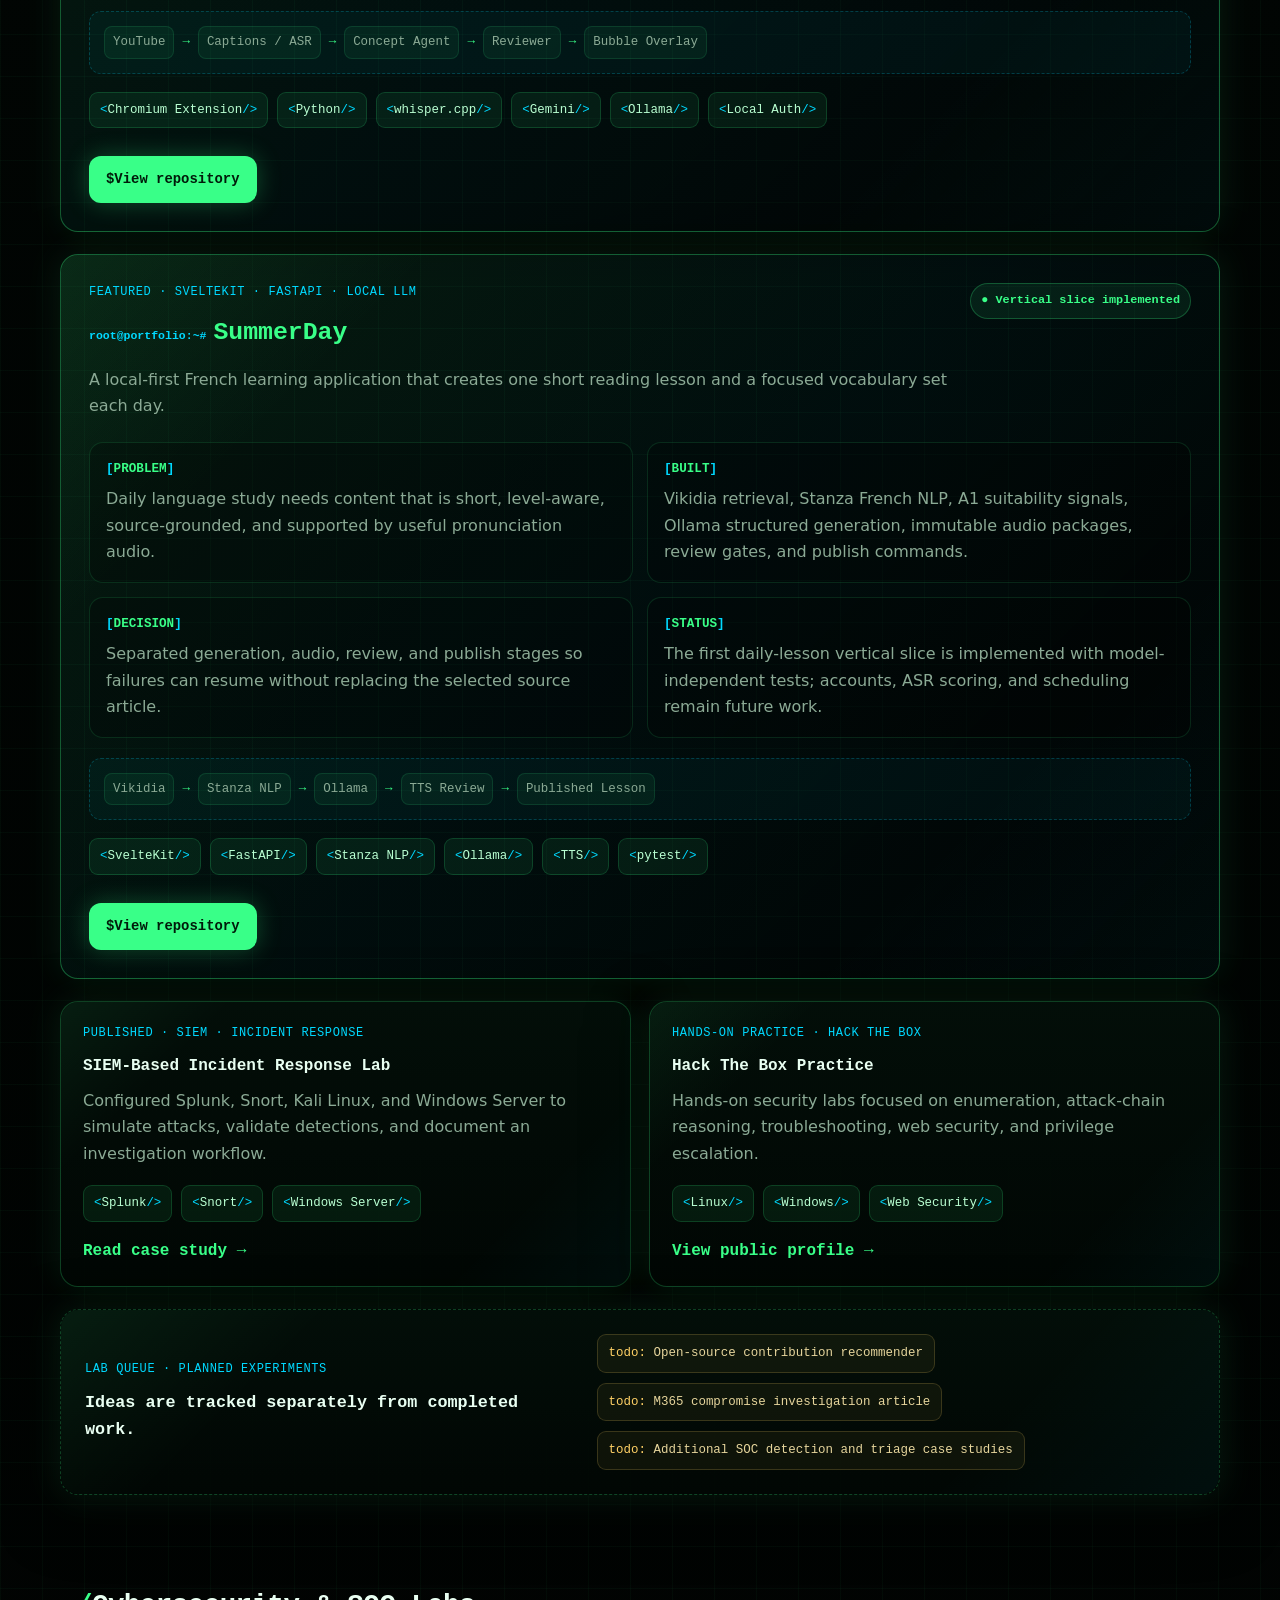
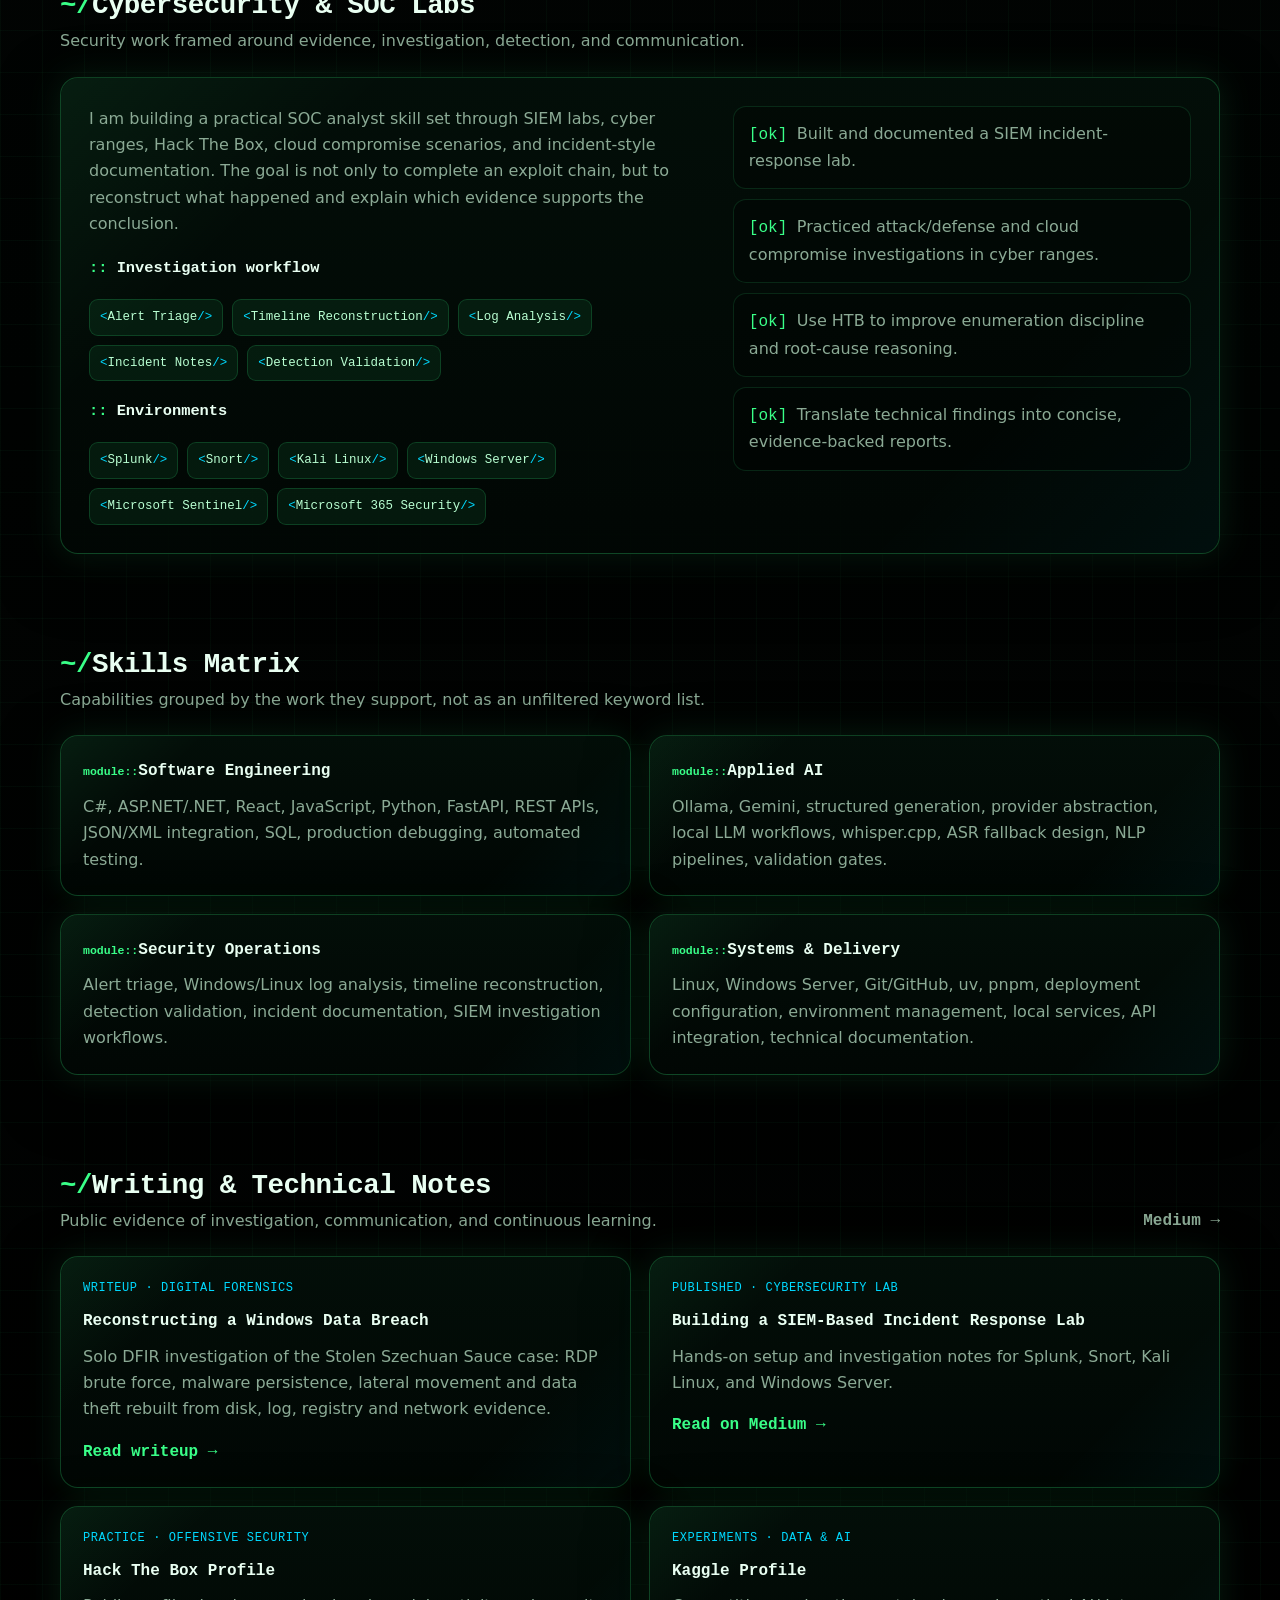
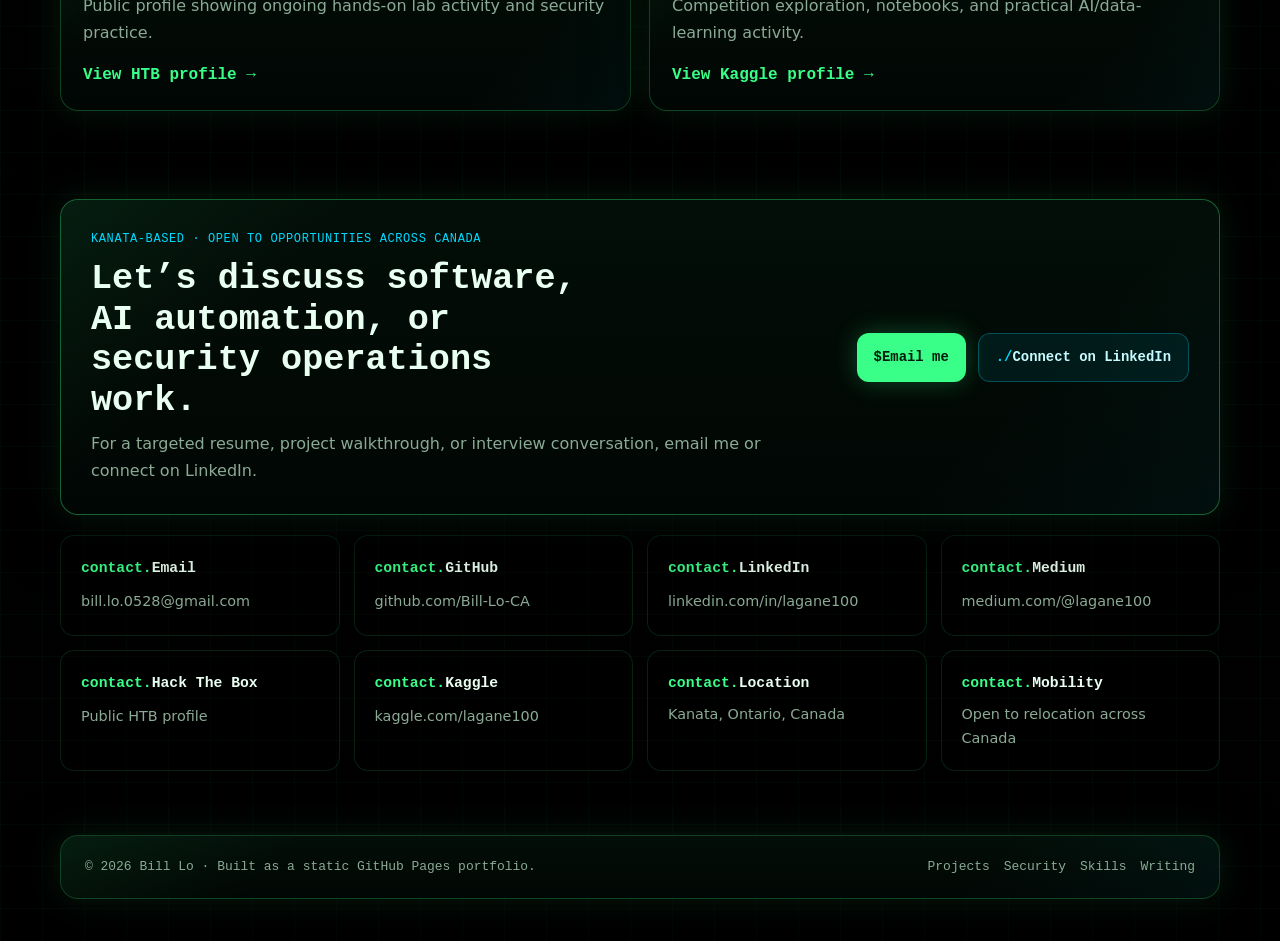
==== commit 87096ae0: "Feature the Szechuan Sauce DFIR case as a project Add a project showcase for the Stolen Szechuan Sau" ====
--- a/index.html
+++ b/index.html
@@ -183,6 +183,56 @@
           </div>
         </article>
 
+        <article class="project-showcase panel" id="szechuan-sauce">
+          <div class="project-header">
+            <div>
+              <div class="project-meta">Featured · Digital Forensics · Incident Response</div>
+              <h3>Reconstructing a Windows Data Breach</h3>
+            </div>
+            <span class="status-chip status-active">Investigation published</span>
+          </div>
+
+          <p class="project-summary">
+            A solo DFIR investigation of DFIR Madness Case 001, The Stolen Szechuan Sauce: an RDP intrusion, malware persistence, lateral movement, and data theft rebuilt across a Windows domain controller and desktop from disk images, event logs, registry hives, and a packet capture.
+          </p>
+
+          <div class="case-grid">
+            <div class="case-item">
+              <span class="case-label">Problem</span>
+              <p>A secret recipe surfaced on the dark web. The evidence was two Windows hosts and a PCAP; the job was to establish whether there was a breach, how the attacker got in, what they did, and what they took.</p>
+            </div>
+            <div class="case-item">
+              <span class="case-label">Built</span>
+              <p>Verified every evidence hash, then parsed $UsnJrnl, $MFT, Security.evtx, and the SYSTEM/SOFTWARE hives with free tools and correlated them with the network capture.</p>
+            </div>
+            <div class="case-item">
+              <span class="case-label">Decision</span>
+              <p>Resolved a one-hour disagreement between host artifacts and the PCAP first: the hosts were set to Pacific time while the victim was on Mountain time, so every host timestamp was aligned to the capture before correlating.</p>
+            </div>
+            <div class="case-item">
+              <span class="case-label">Status</span>
+              <p>Full timeline of a sub-40-minute intrusion, down to a swapped, timestomped file, with immediate remediation and prevention recommendations. Final project for CST8806 Digital Forensics at Algonquin College.</p>
+            </div>
+          </div>
+
+          <div class="flow" aria-label="Attack chain reconstructed in the Szechuan Sauce case">
+            <span>RDP Brute Force</span><b>→</b><span>Metasploit Service</span><b>→</b><span>C2 over 443</span><b>→</b><span>Secret.zip Exfiltration</span><b>→</b><span>Pivot to Desktop</span>
+          </div>
+
+          <div class="card-tags">
+            <span class="tag">FTK Imager</span>
+            <span class="tag">Autopsy</span>
+            <span class="tag">Wireshark</span>
+            <span class="tag">Registry Explorer</span>
+            <span class="tag">EvtxECmd</span>
+            <span class="tag">MFTECmd</span>
+            <span class="tag">Timeline Explorer</span>
+          </div>
+          <div class="project-actions">
+            <a class="btn btn-primary" href="writeups/szechuan-sauce/">Read writeup</a>
+          </div>
+        </article>
+
         <article class="project-showcase panel" id="contextbubble">
           <div class="project-header">
             <div>
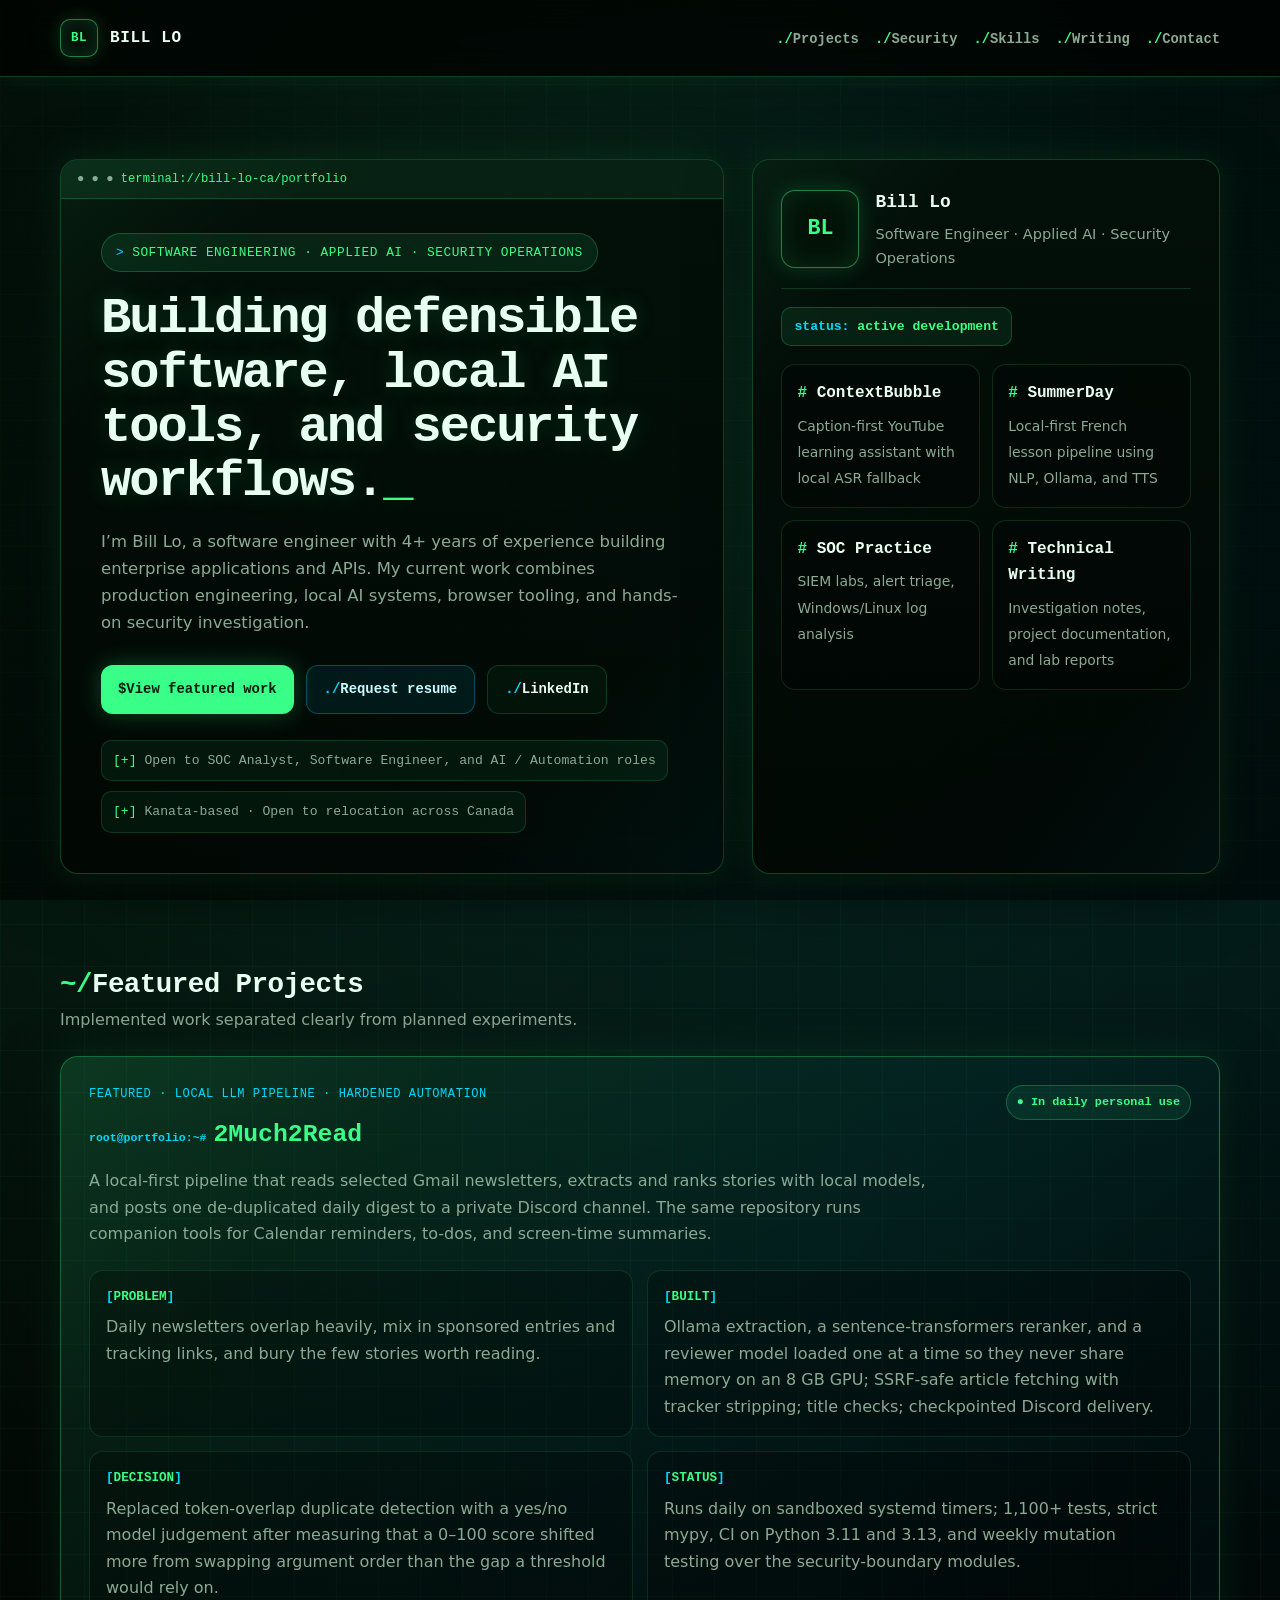
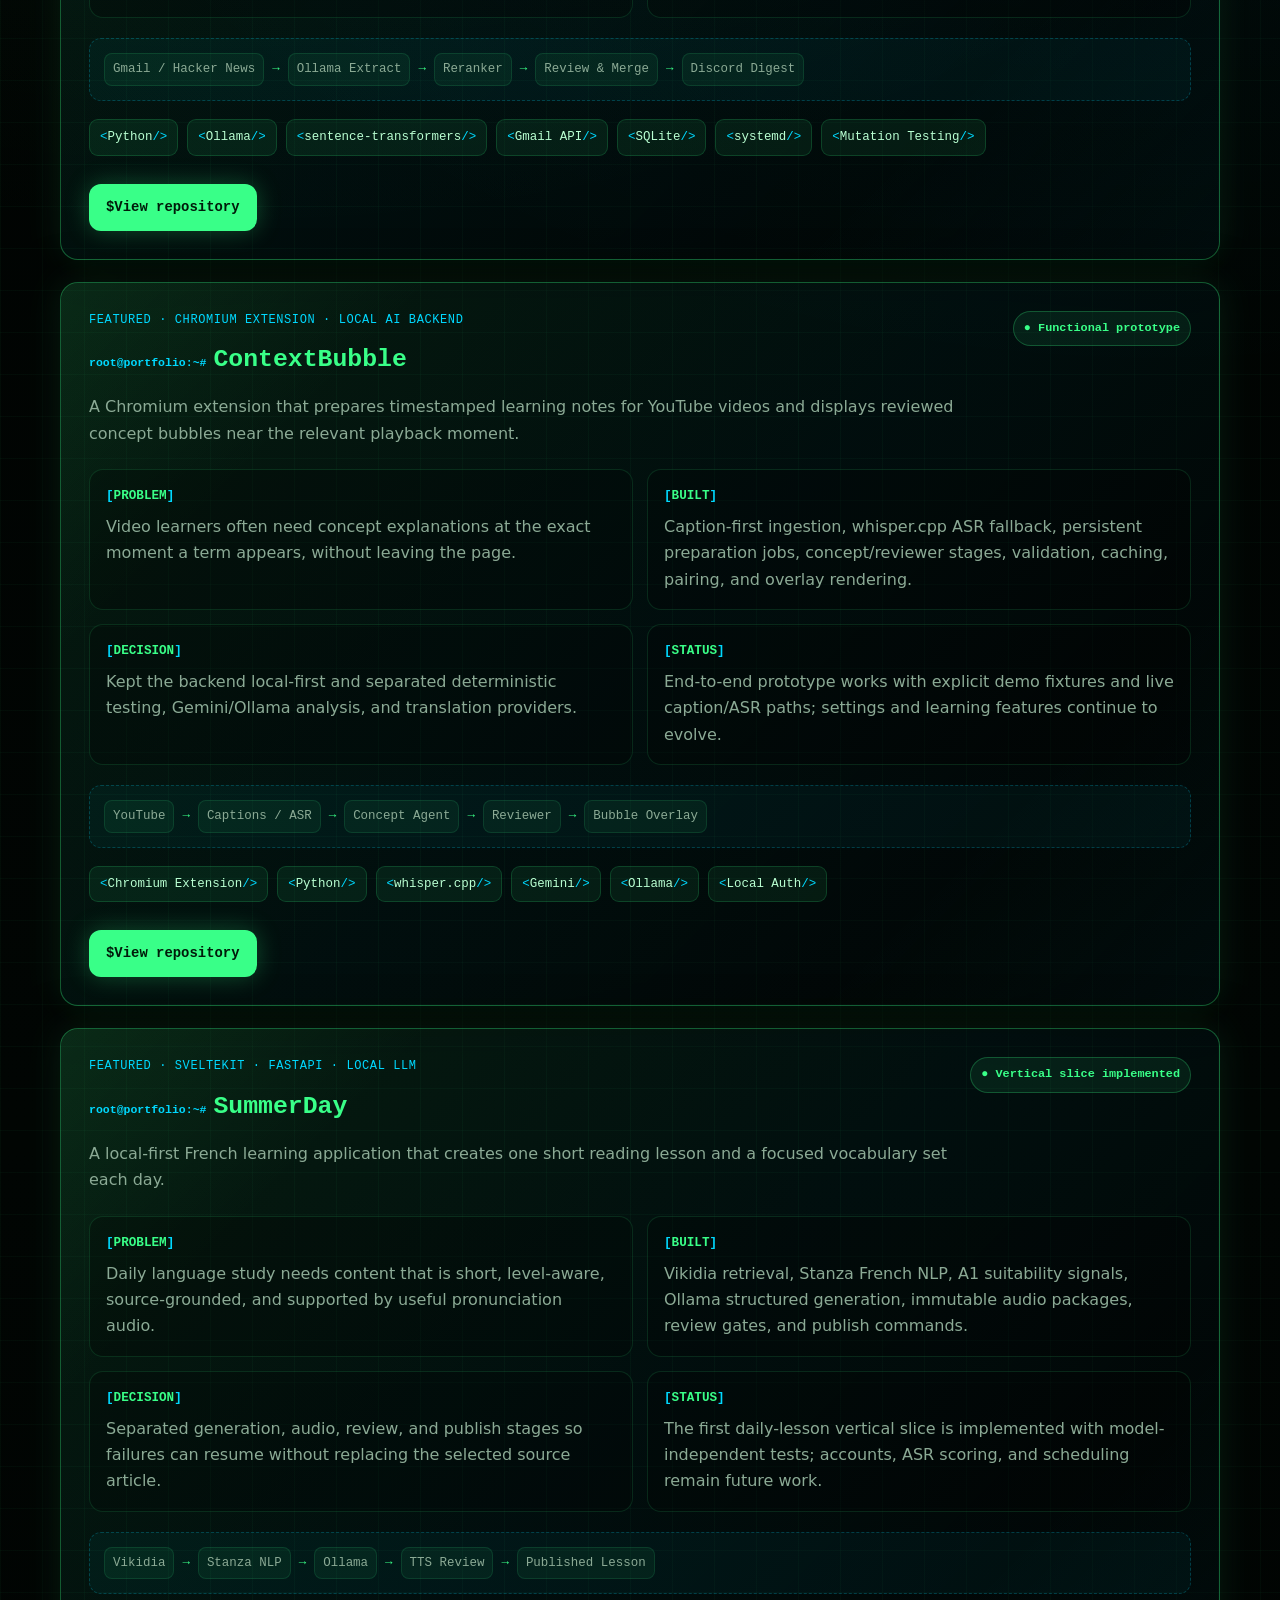
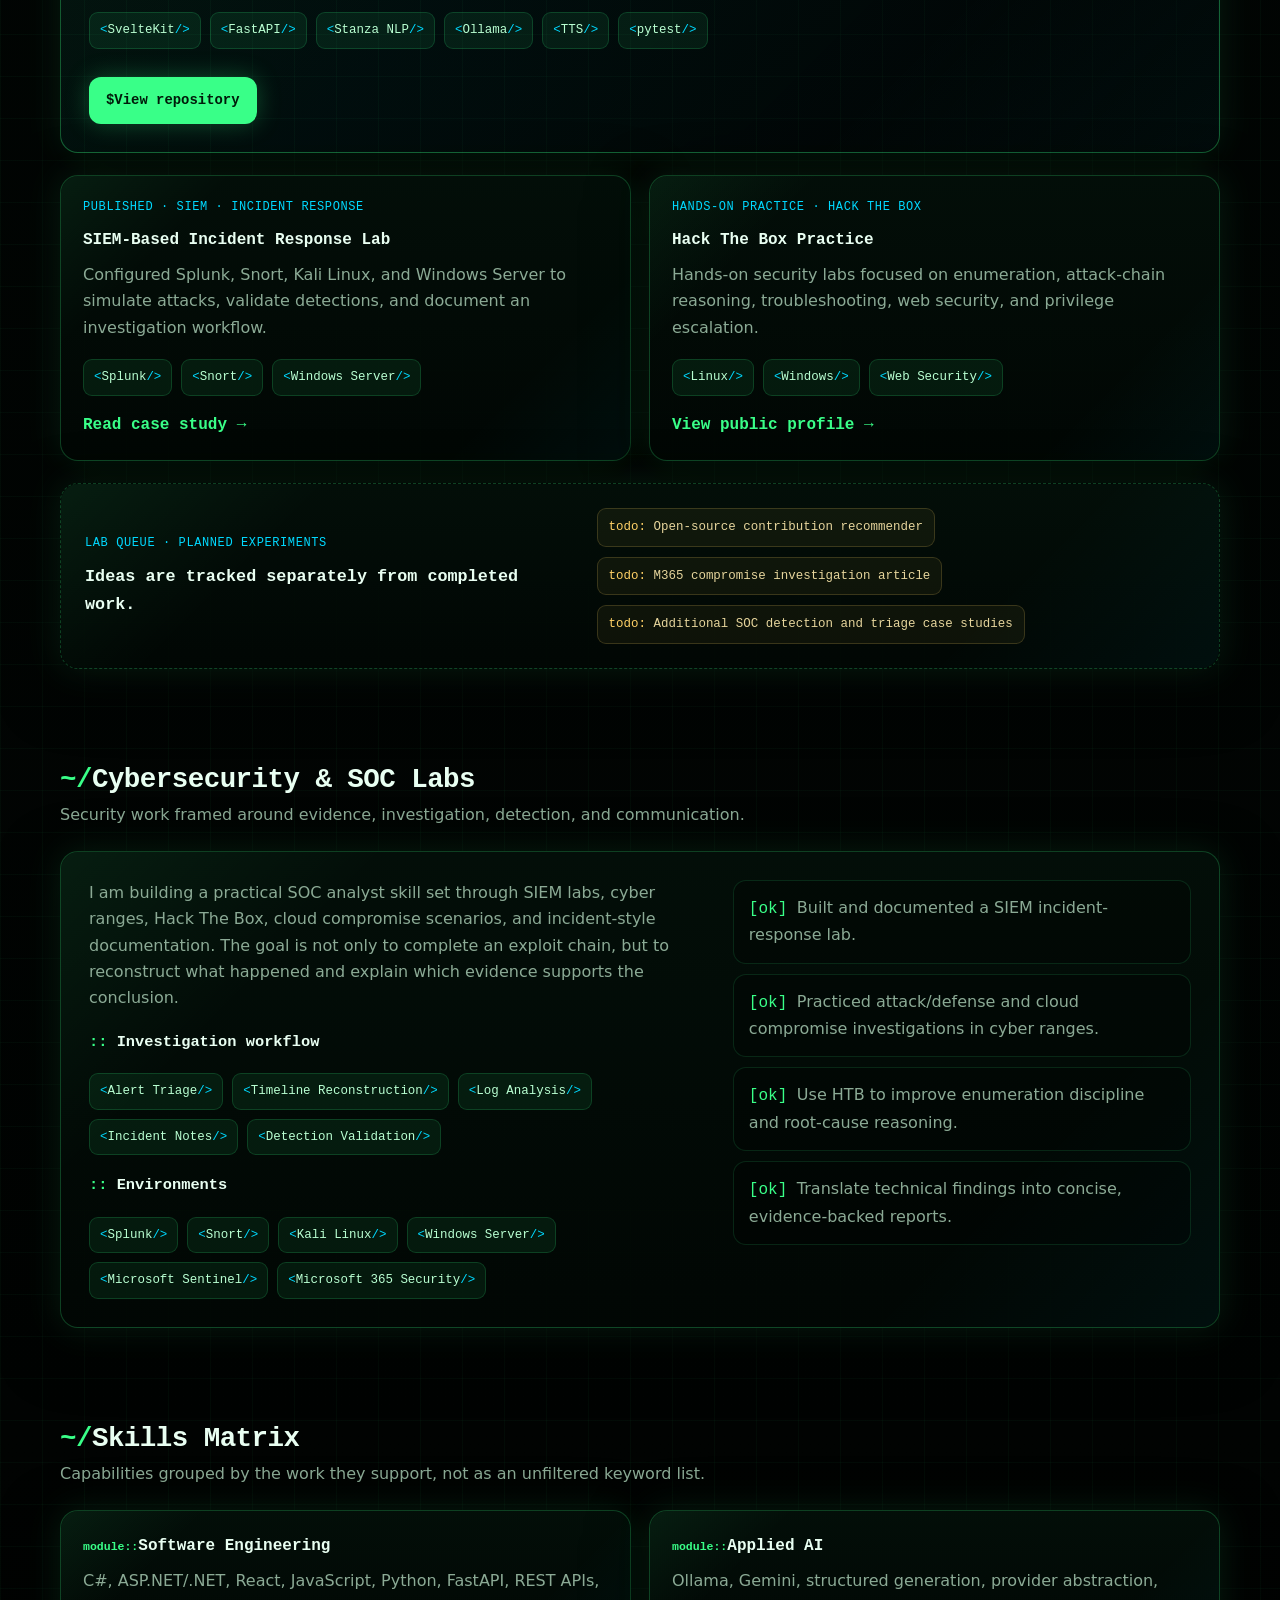
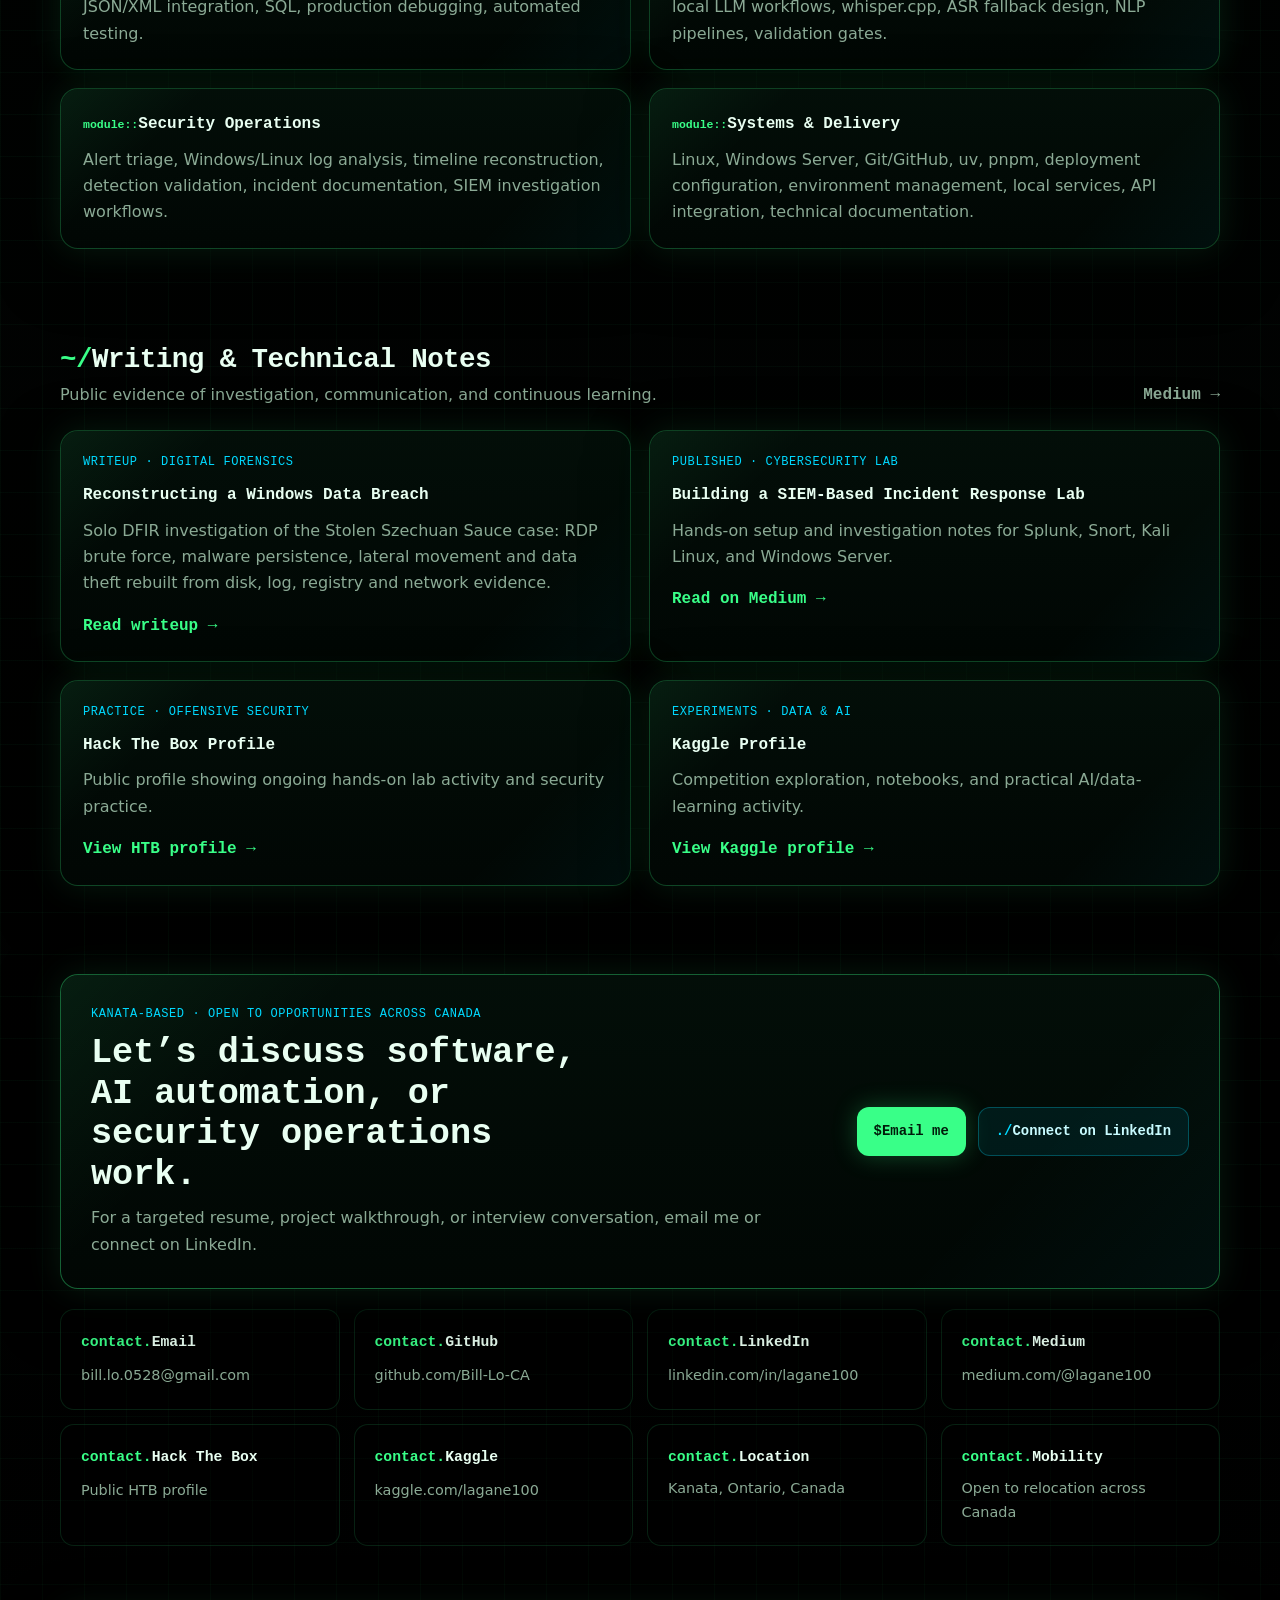
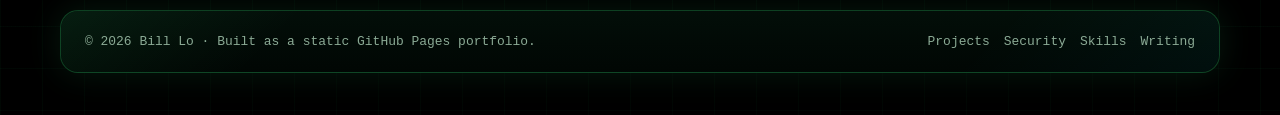
==== commit 72383d5e: "Revert "Feature the Szechuan Sauce DFIR case as a project" This reverts commit 87096ae. The writeup " ====
--- a/index.html
+++ b/index.html
@@ -183,56 +183,6 @@
           </div>
         </article>
 
-        <article class="project-showcase panel" id="szechuan-sauce">
-          <div class="project-header">
-            <div>
-              <div class="project-meta">Featured · Digital Forensics · Incident Response</div>
-              <h3>Reconstructing a Windows Data Breach</h3>
-            </div>
-            <span class="status-chip status-active">Investigation published</span>
-          </div>
-
-          <p class="project-summary">
-            A solo DFIR investigation of DFIR Madness Case 001, The Stolen Szechuan Sauce: an RDP intrusion, malware persistence, lateral movement, and data theft rebuilt across a Windows domain controller and desktop from disk images, event logs, registry hives, and a packet capture.
-          </p>
-
-          <div class="case-grid">
-            <div class="case-item">
-              <span class="case-label">Problem</span>
-              <p>A secret recipe surfaced on the dark web. The evidence was two Windows hosts and a PCAP; the job was to establish whether there was a breach, how the attacker got in, what they did, and what they took.</p>
-            </div>
-            <div class="case-item">
-              <span class="case-label">Built</span>
-              <p>Verified every evidence hash, then parsed $UsnJrnl, $MFT, Security.evtx, and the SYSTEM/SOFTWARE hives with free tools and correlated them with the network capture.</p>
-            </div>
-            <div class="case-item">
-              <span class="case-label">Decision</span>
-              <p>Resolved a one-hour disagreement between host artifacts and the PCAP first: the hosts were set to Pacific time while the victim was on Mountain time, so every host timestamp was aligned to the capture before correlating.</p>
-            </div>
-            <div class="case-item">
-              <span class="case-label">Status</span>
-              <p>Full timeline of a sub-40-minute intrusion, down to a swapped, timestomped file, with immediate remediation and prevention recommendations. Final project for CST8806 Digital Forensics at Algonquin College.</p>
-            </div>
-          </div>
-
-          <div class="flow" aria-label="Attack chain reconstructed in the Szechuan Sauce case">
-            <span>RDP Brute Force</span><b>→</b><span>Metasploit Service</span><b>→</b><span>C2 over 443</span><b>→</b><span>Secret.zip Exfiltration</span><b>→</b><span>Pivot to Desktop</span>
-          </div>
-
-          <div class="card-tags">
-            <span class="tag">FTK Imager</span>
-            <span class="tag">Autopsy</span>
-            <span class="tag">Wireshark</span>
-            <span class="tag">Registry Explorer</span>
-            <span class="tag">EvtxECmd</span>
-            <span class="tag">MFTECmd</span>
-            <span class="tag">Timeline Explorer</span>
-          </div>
-          <div class="project-actions">
-            <a class="btn btn-primary" href="writeups/szechuan-sauce/">Read writeup</a>
-          </div>
-        </article>
-
         <article class="project-showcase panel" id="contextbubble">
           <div class="project-header">
             <div>
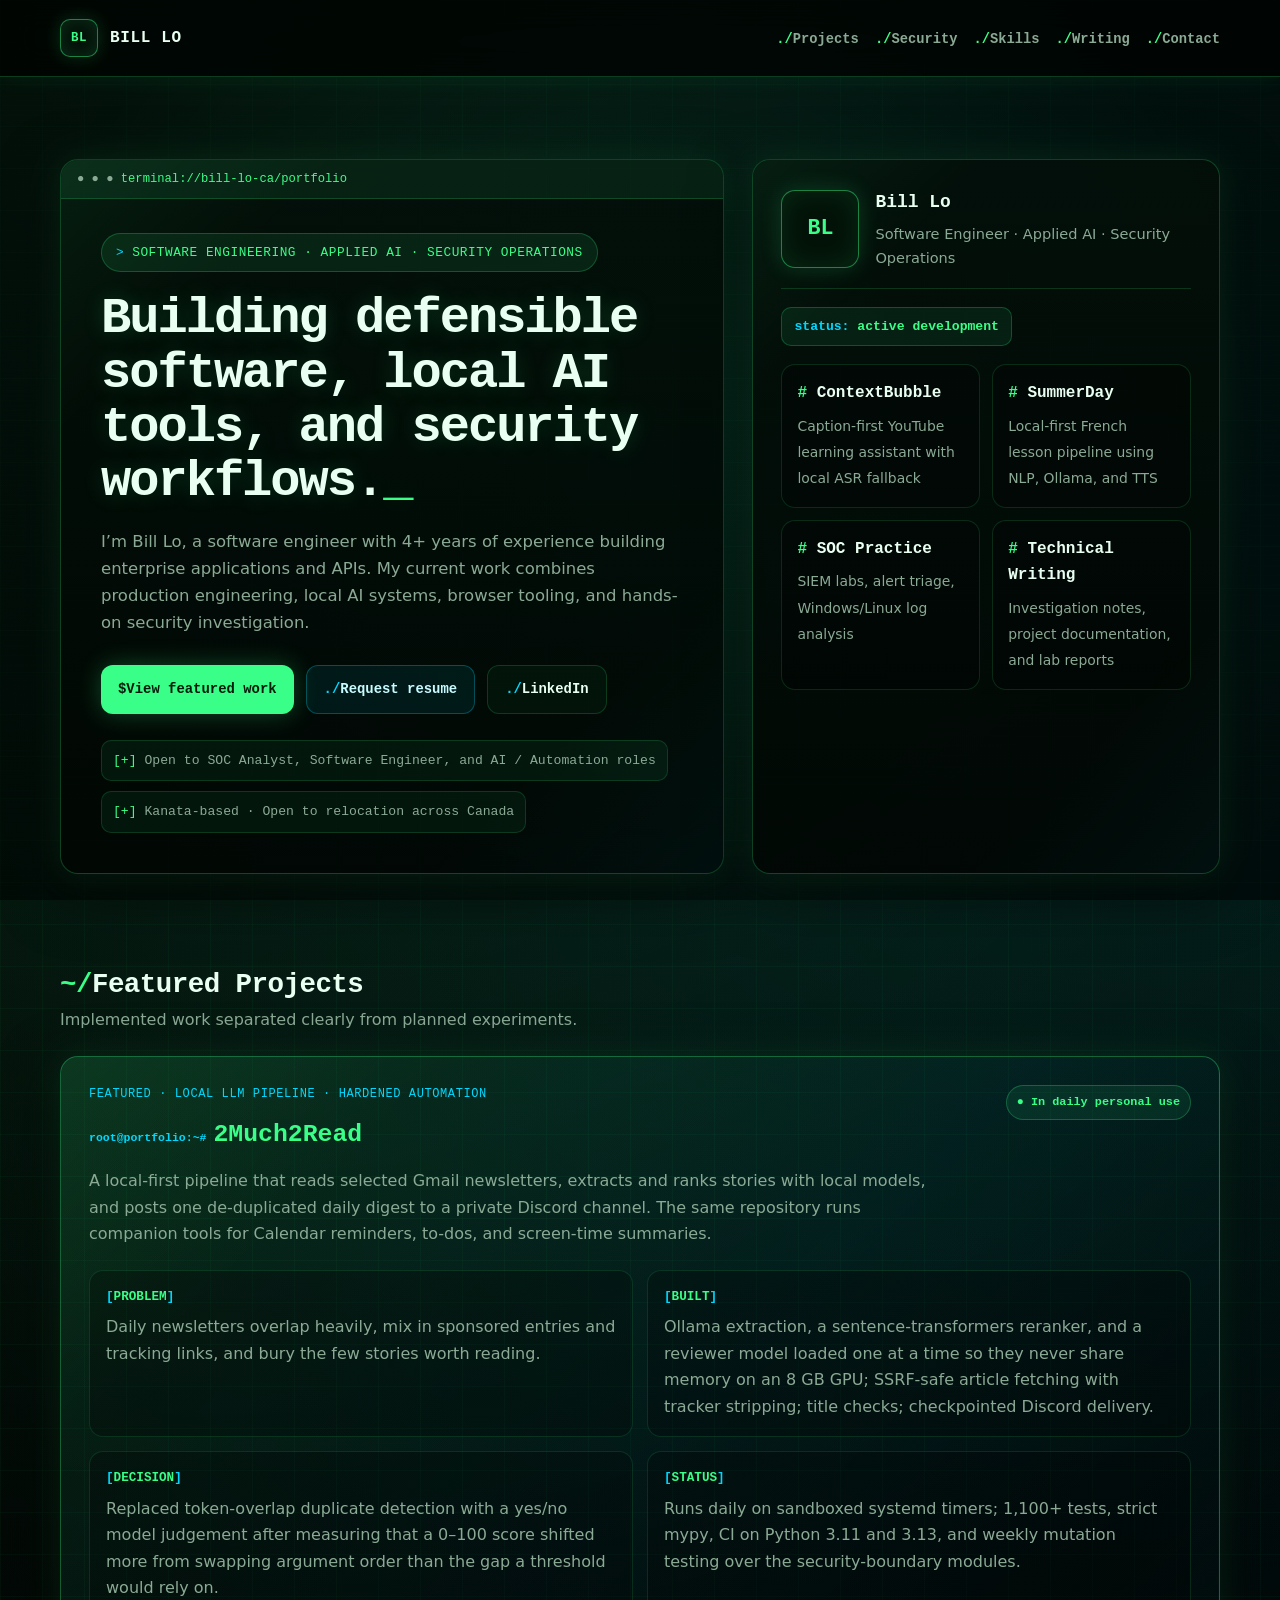
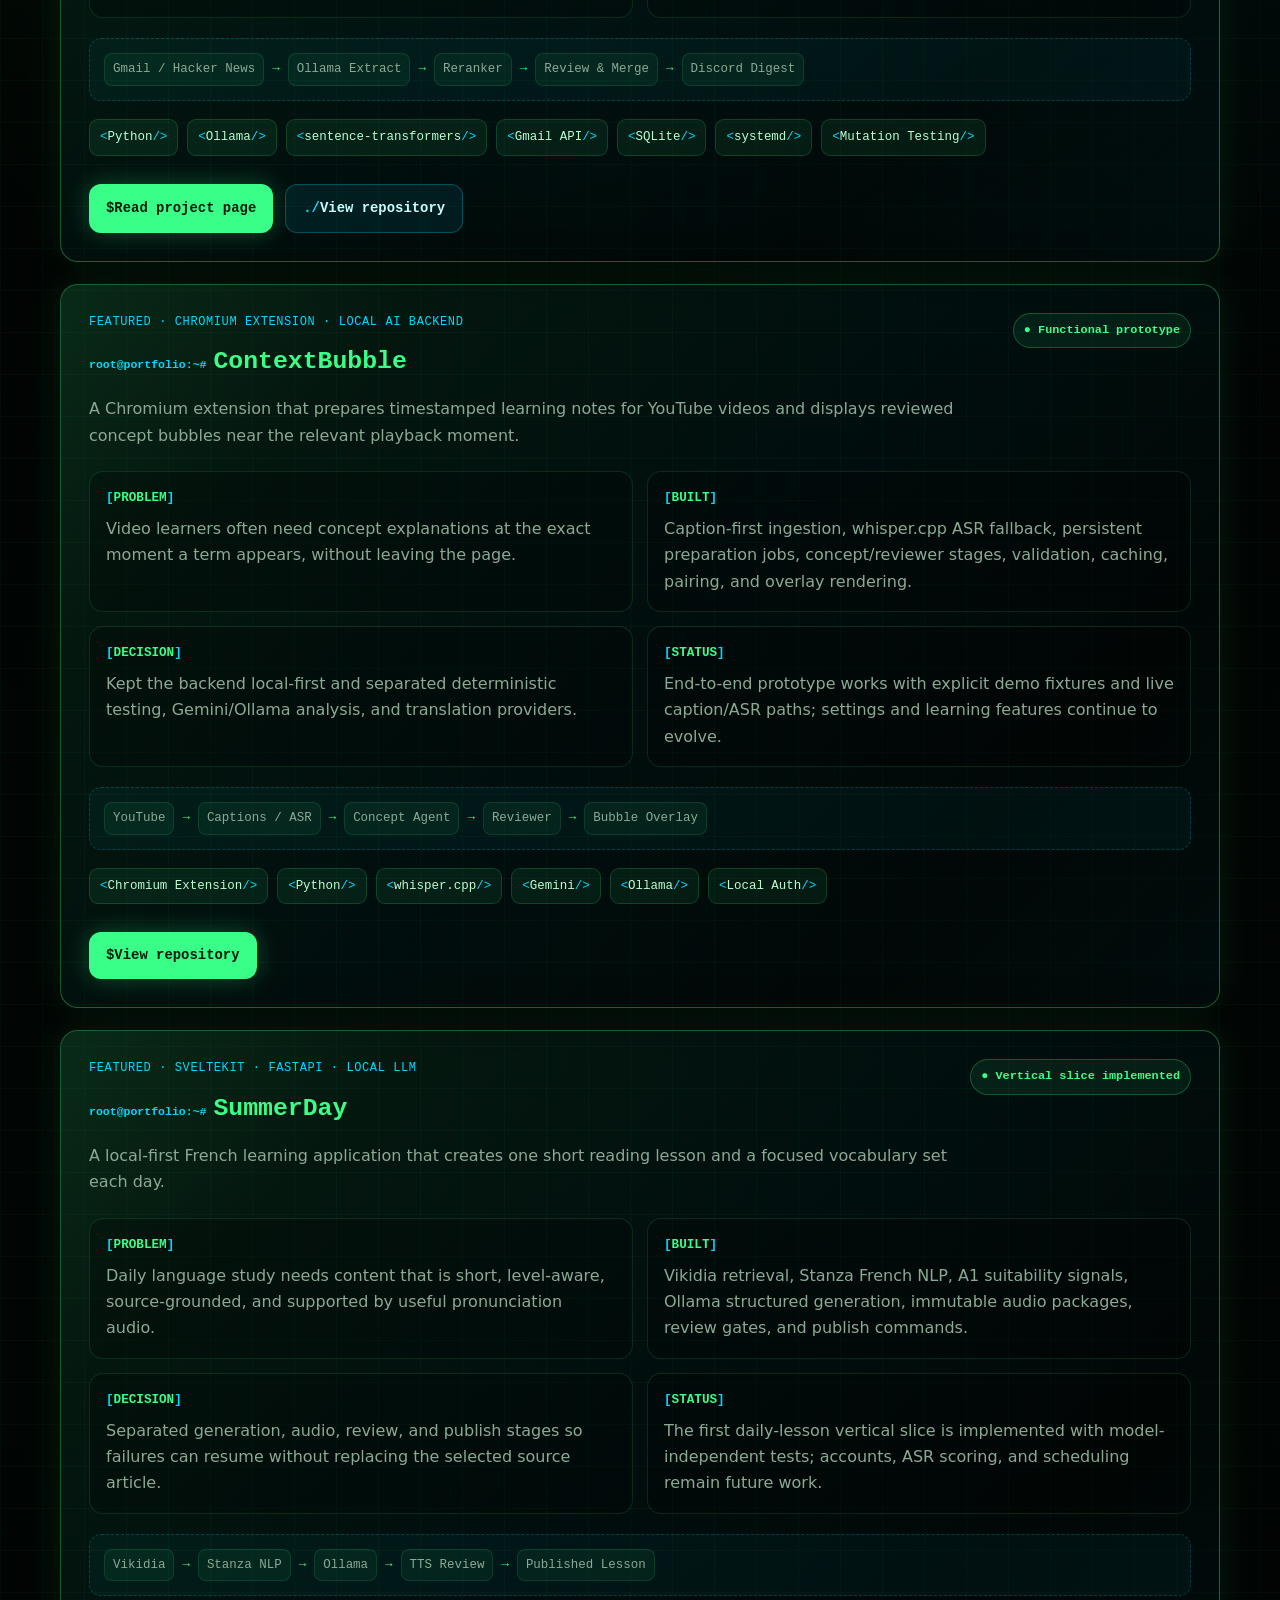
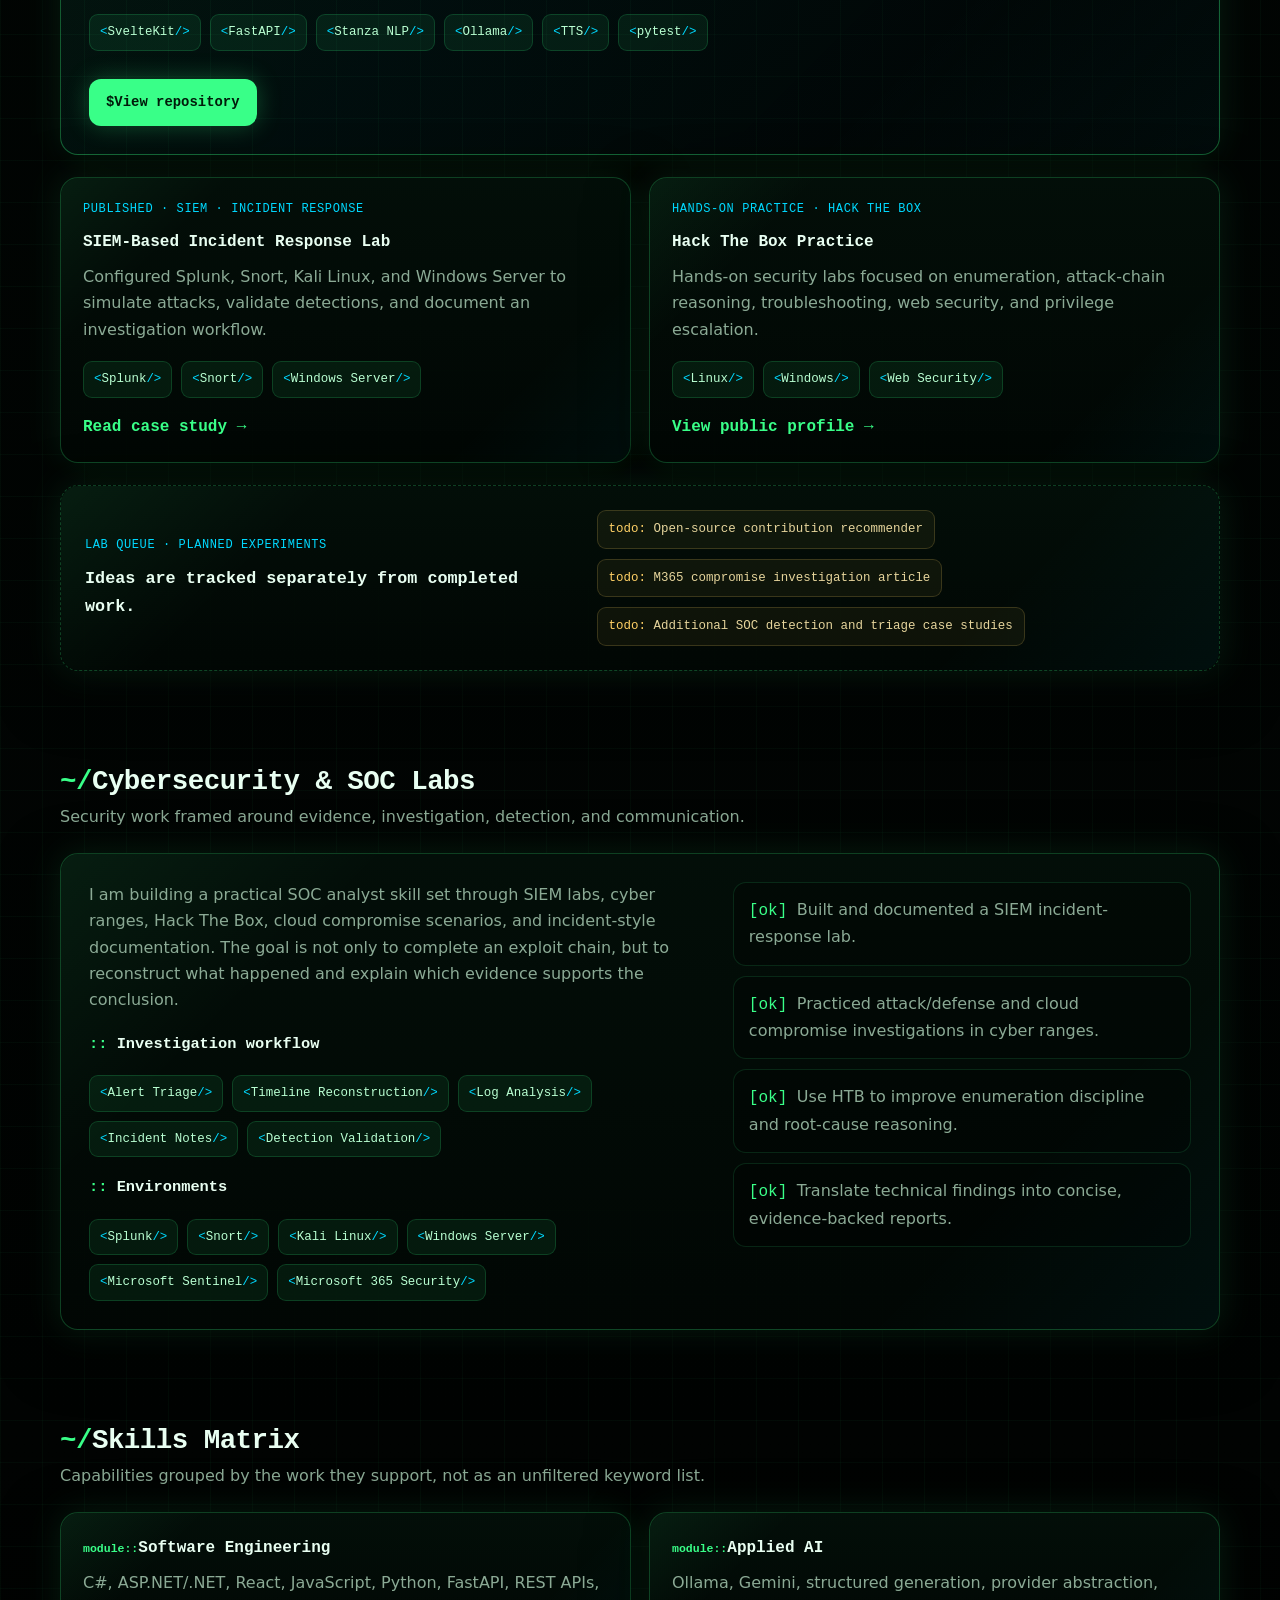
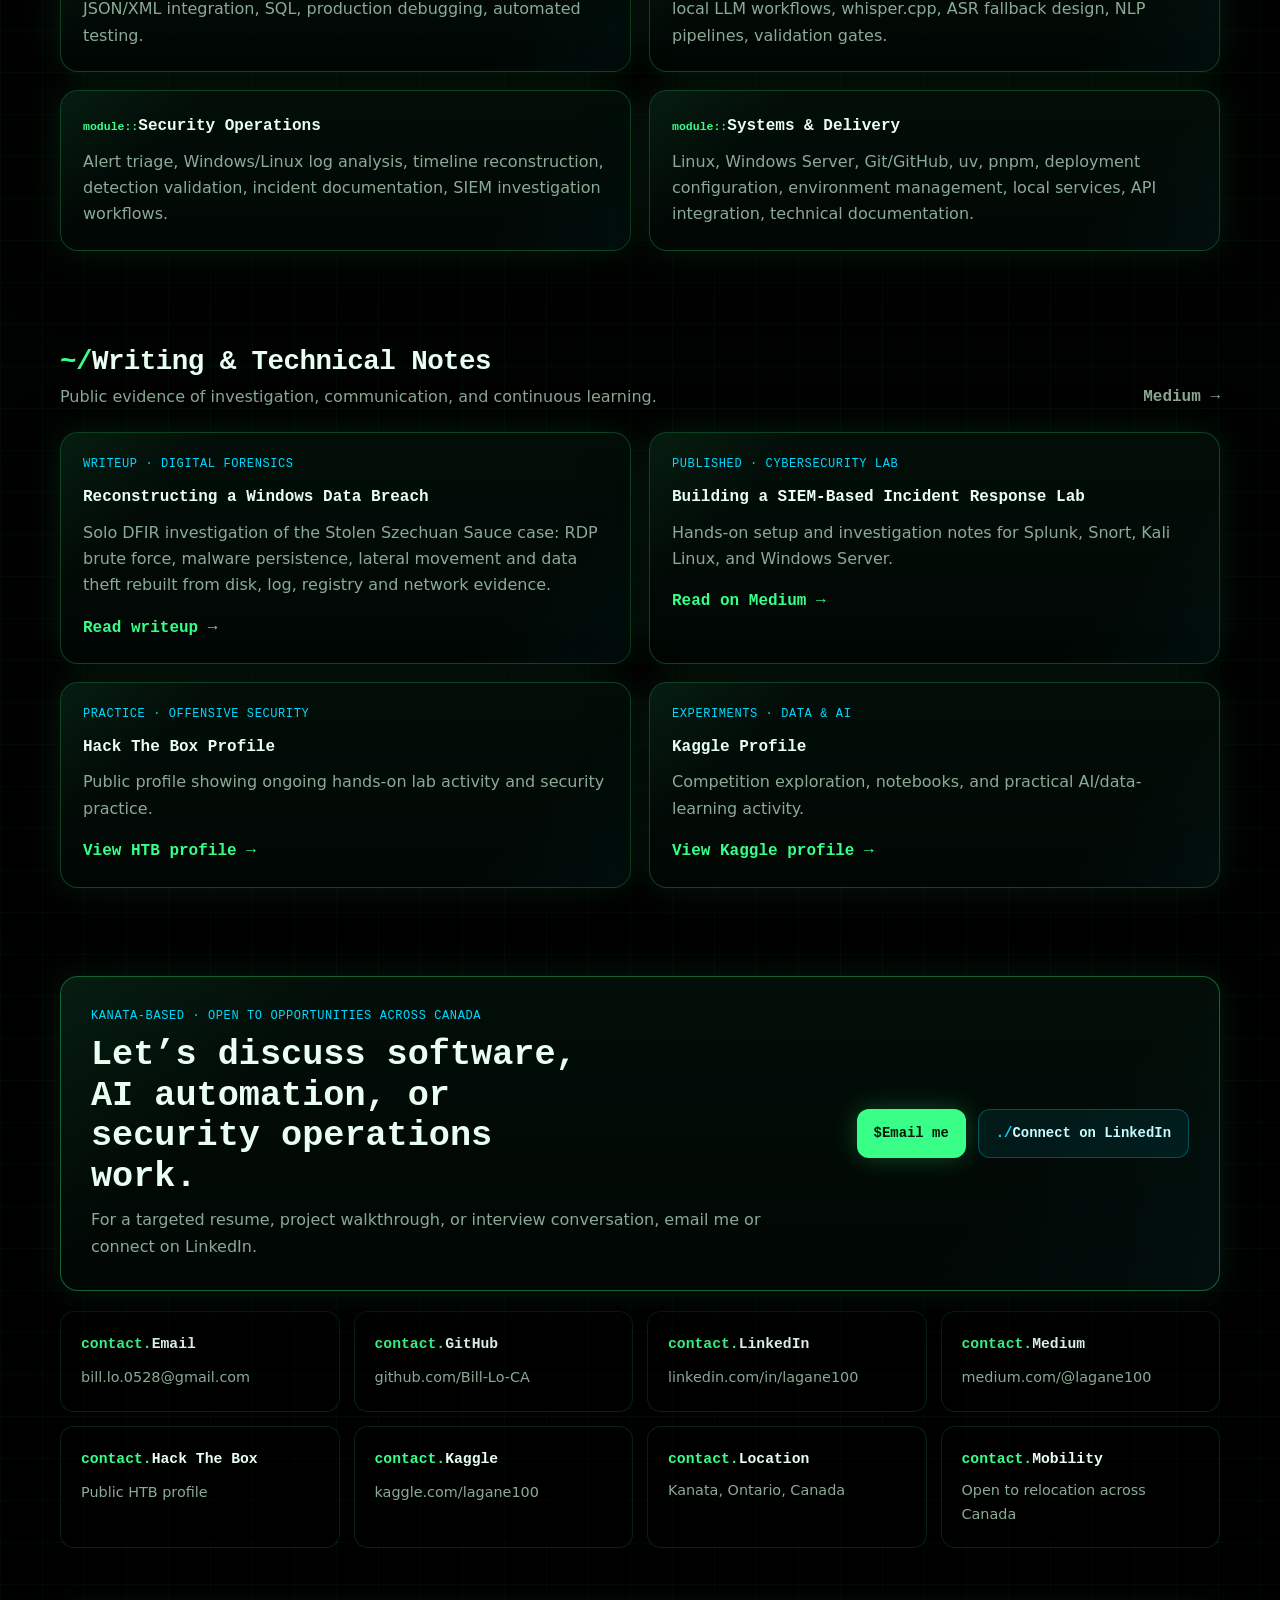
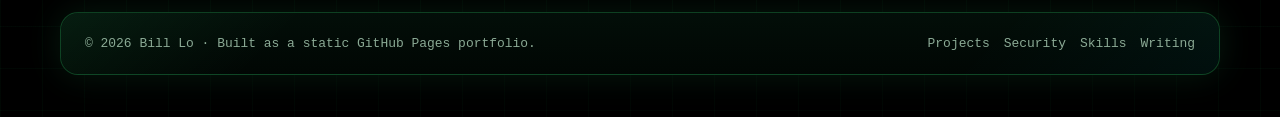
==== commit db879dc4: "Add a long-form 2Much2Read project page under /projects/ Mirror the writeup page format for projects" ====
--- a/index.html
+++ b/index.html
@@ -179,7 +179,8 @@
             <span class="tag">Mutation Testing</span>
           </div>
           <div class="project-actions">
-            <a class="btn btn-primary" href="https://github.com/Bill-Lo-CA/2Much2Read" target="_blank" rel="noopener noreferrer">View repository</a>
+            <a class="btn btn-primary" href="projects/2much2read/">Read project page</a>
+            <a class="btn btn-secondary" href="https://github.com/Bill-Lo-CA/2Much2Read" target="_blank" rel="noopener noreferrer">View repository</a>
           </div>
         </article>
 
--- a/style.css
+++ b/style.css
@@ -1019,7 +1019,9 @@
 .article-body > p,
 .article-body > ul,
 .article-body > ol,
-.article-body > .table-wrap {
+.article-body > .table-wrap,
+.article-body > .flow,
+.article-body > .card-tags {
   margin-bottom: 18px;
 }
 
@@ -1140,6 +1142,10 @@
   .article-body {
     padding: 24px 20px 30px;
   }
+
+  .article-body .wrap-labels td:first-child {
+    white-space: normal;
+  }
 }
 
 .article-body figure a {
